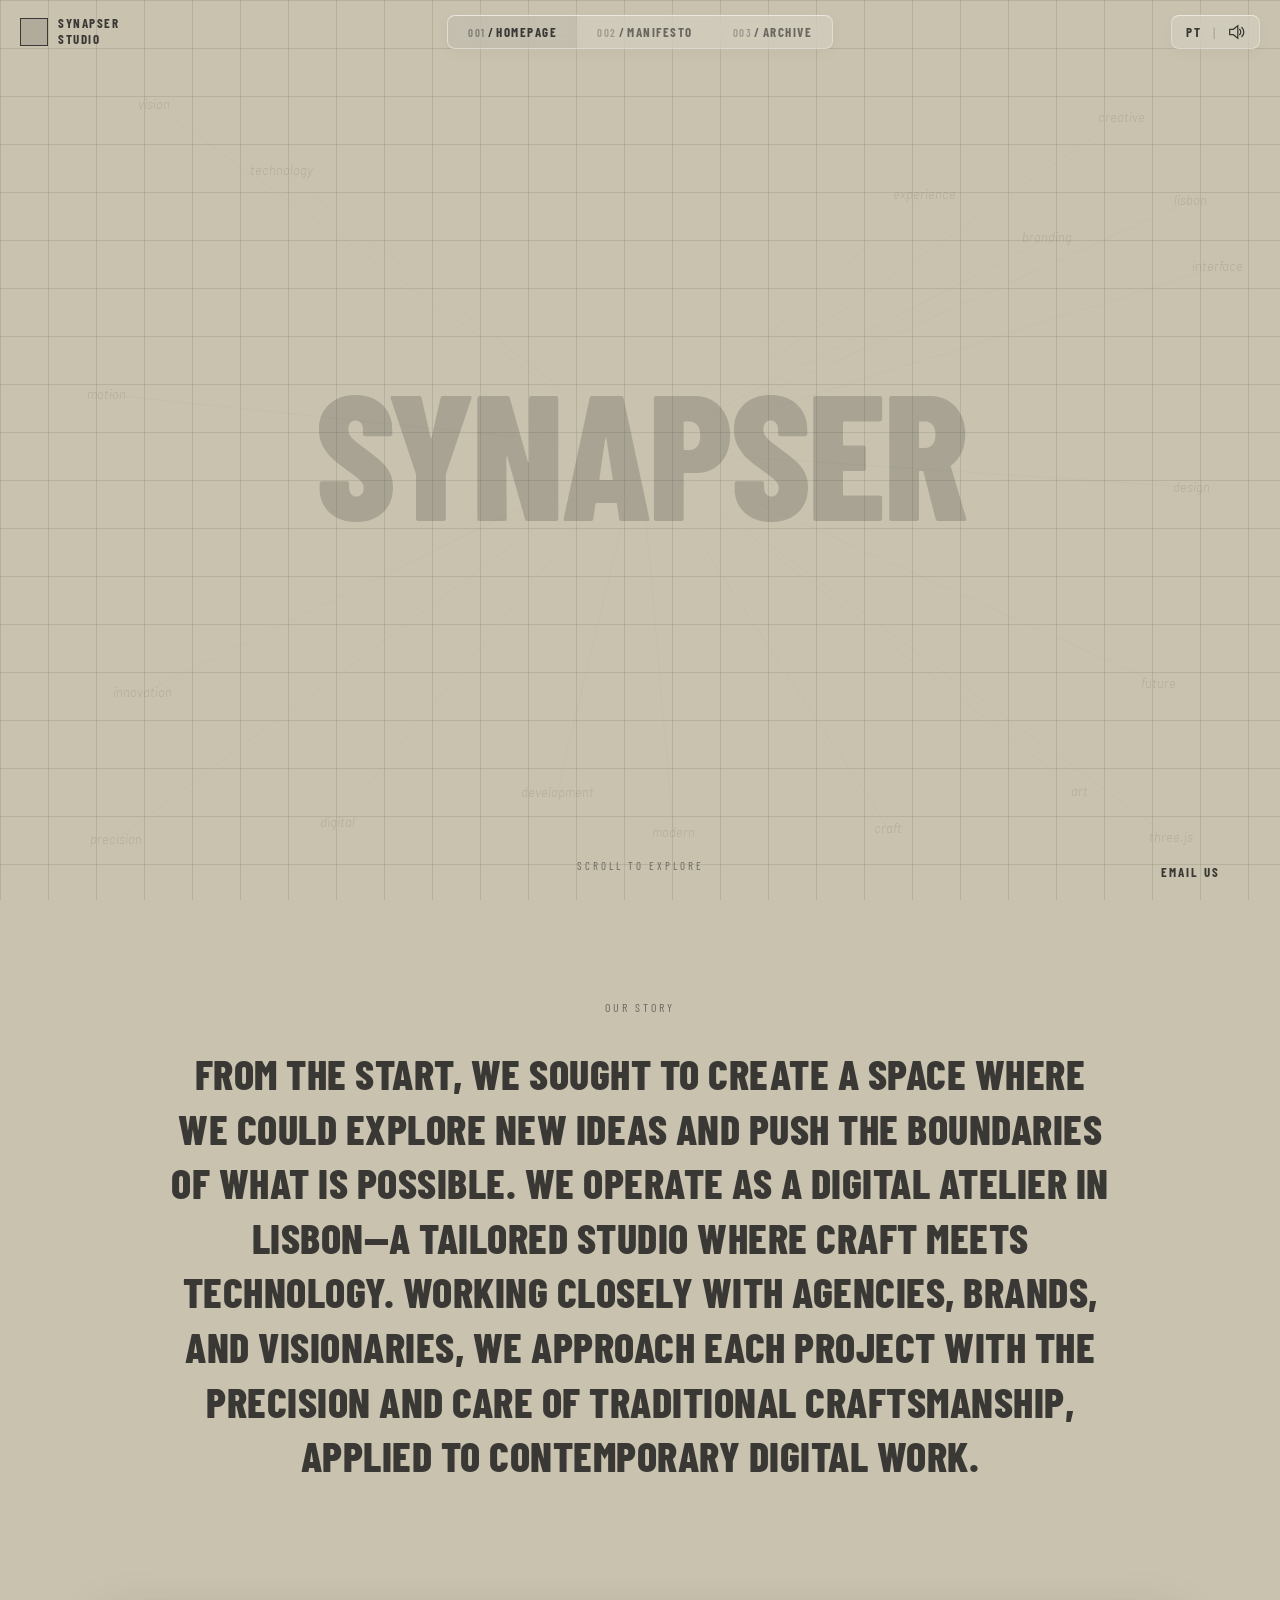
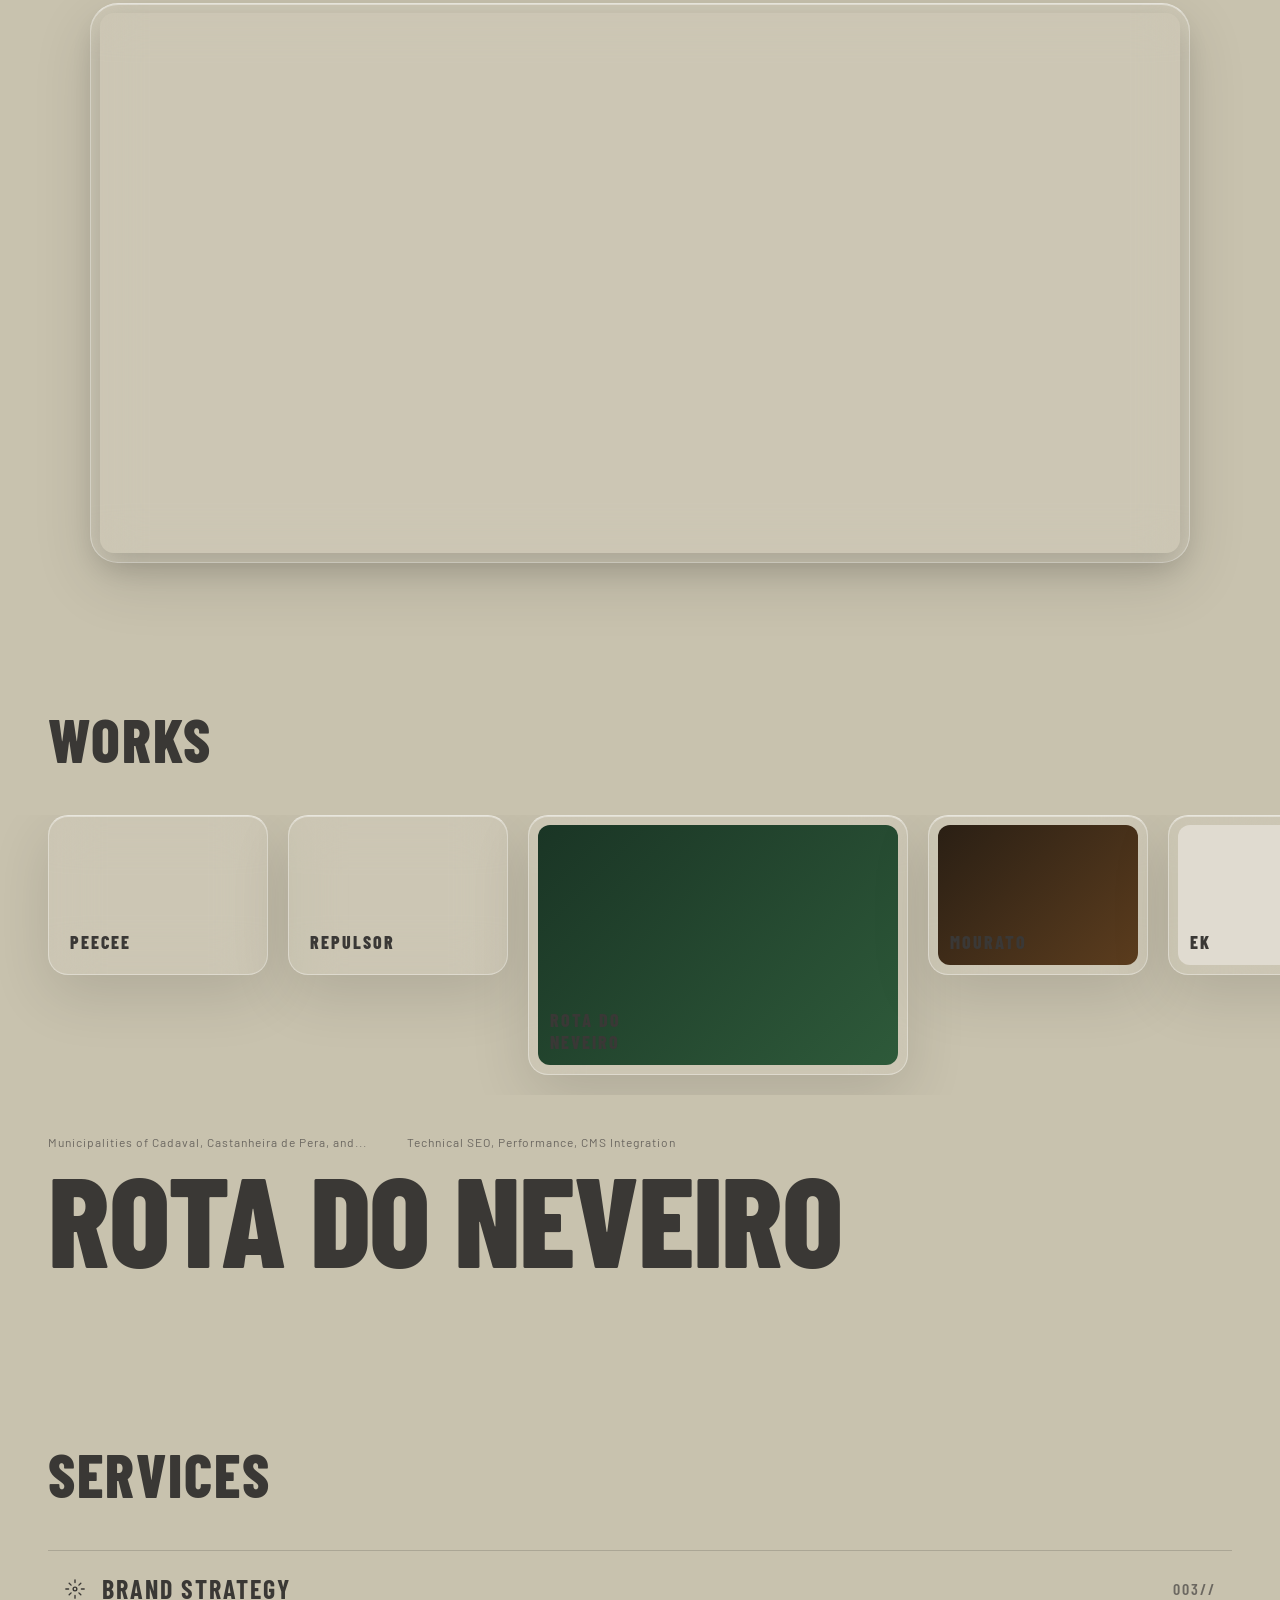
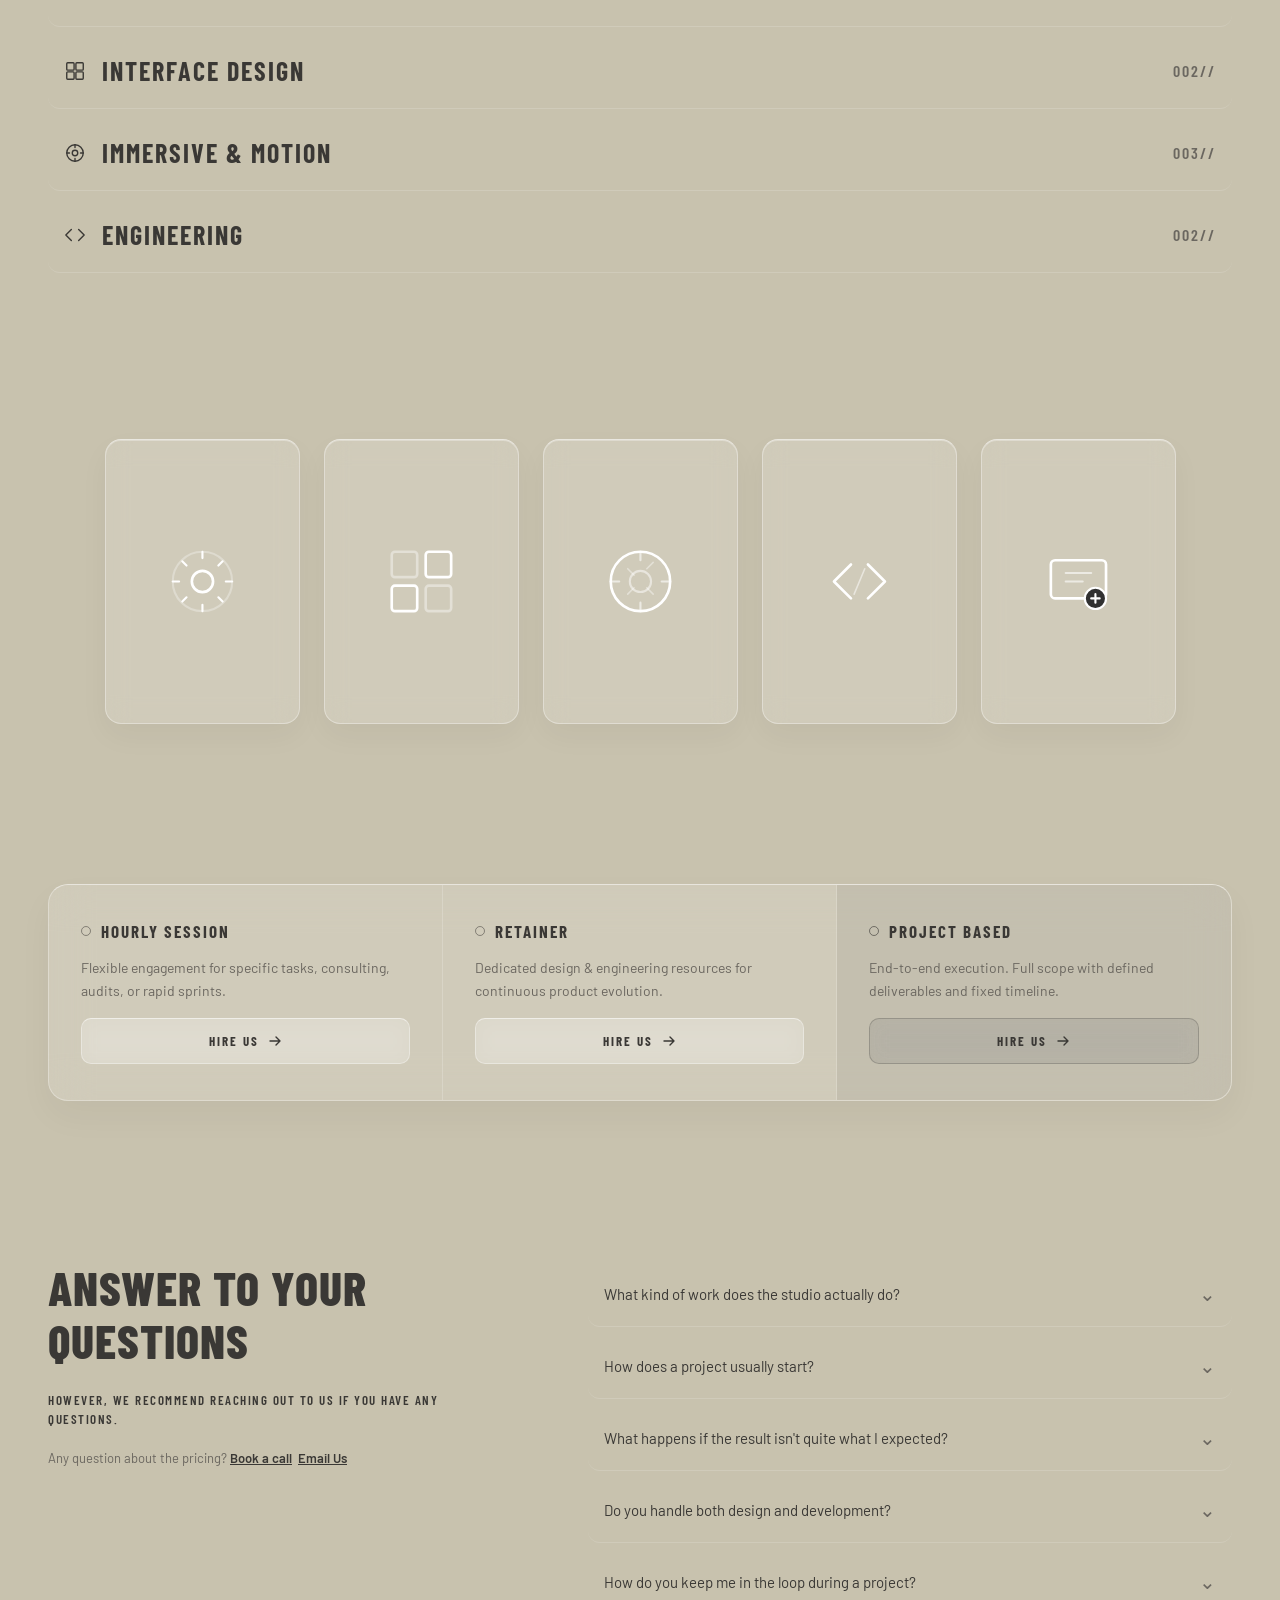
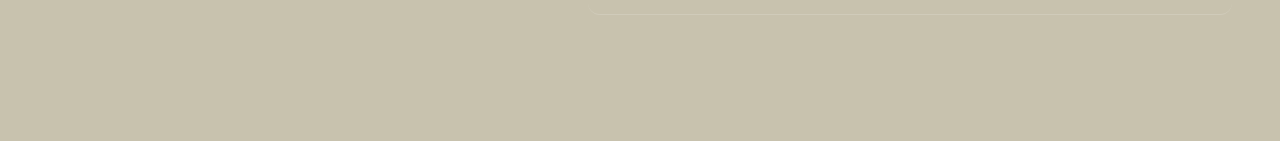
==== index.html @ 46fb8d6a "Initial commit with glassmorphism portfolio site and neuron cards" ====
<!DOCTYPE html>
<html lang="en">

<head>
  <meta charset="UTF-8" />
  <meta name="viewport" content="width=device-width, initial-scale=1.0" />
  <title>Synapser Studio — Digital Atelier Lisbon</title>
  <meta name="description"
    content="Synapser Studio is a digital atelier in Lisbon where craft meets technology. Brand strategy, interface design, immersive motion, and engineering." />
  <link rel="preconnect" href="https://fonts.googleapis.com" />
  <link rel="preconnect" href="https://fonts.gstatic.com" crossorigin />
  <link
    href="https://fonts.googleapis.com/css2?family=Barlow+Condensed:ital,wght@0,300;0,400;0,500;0,600;0,700;0,800;0,900;1,300;1,400;1,600;1,700&family=Barlow:ital,wght@0,300;0,400;0,500;0,600;1,300;1,400&display=swap"
    rel="stylesheet" />
  <link rel="stylesheet" href="style.css" />
</head>

<body>

  <!-- Loader -->
  <div id="loader">
    <div class="loader-logo">
      <div class="spinner loader-spinner">
        <div></div><div></div><div></div><div></div><div></div><div></div>
      </div>
      <span class="loader-text">SYNAPSER STUDIO</span>
    </div>
    <div class="loader-progress">
      <div class="loader-bar" id="loaderBar"></div>
    </div>
  </div>

  <!-- Header -->
  <header id="site-header">
    <div class="header-logo" id="nav-home">
      <div class="spinner logo-spinner">
        <div></div><div></div><div></div><div></div><div></div><div></div>
      </div>
      <div class="logo-text">
        <span>SYNAPSER</span>
        <span>STUDIO</span>
      </div>
    </div>

    <nav class="header-nav">
      <div class="nav-box">
        <a href="#" class="nav-link active" data-page="homepage" id="navHomepage">
          <span class="nav-num">001</span>/<span class="nav-label">HOMEPAGE</span>
        </a>
        <a href="#" class="nav-link" data-page="manifesto" id="navManifesto">
          <span class="nav-num">002</span>/<span class="nav-label">MANIFESTO</span>
        </a>
        <a href="#" class="nav-link" data-page="archive" id="navArchive">
          <span class="nav-num">003</span>/<span class="nav-label">ARCHIVE</span>
        </a>
      </div>
    </nav>

    <div class="header-right">
      <button class="lang-btn" id="langToggle">PT</button>
      <span class="header-divider">|</span>
      <button class="sound-btn" id="soundToggle" title="Toggle sound">
        <svg class="sound-icon" viewBox="0 0 20 20" fill="none" xmlns="http://www.w3.org/2000/svg">
          <path d="M3 7H7L12 3V17L7 13H3V7Z" stroke="#3a3835" stroke-width="1.4" fill="none" />
          <path class="sound-wave-1" d="M14 7C14.8 7.8 15.3 8.8 15.3 10C15.3 11.2 14.8 12.2 14 13" stroke="#3a3835"
            stroke-width="1.4" stroke-linecap="round" />
          <path class="sound-wave-2" d="M16.5 5C17.9 6.4 18.7 8.1 18.7 10C18.7 11.9 17.9 13.6 16.5 15" stroke="#3a3835"
            stroke-width="1.4" stroke-linecap="round" />
        </svg>
      </button>
    </div>
  </header>

  <!-- Footer EMAIL US -->
  <div class="footer-email">
    <a href="mailto:hello@synapserstudio.com">EMAIL US</a>
  </div>

  <!-- ======================== HOMEPAGE ======================== -->
  <div id="page-homepage" class="page active">

    <!-- Hero Section -->
    <section class="hero-section" id="heroSection">
      <canvas id="heroCanvas"></canvas>
      <div class="hero-content">
        <h1 class="hero-title" id="heroTitle">SYNAPSER</h1>
      </div>
      <div class="scroll-cta">SCROLL TO EXPLORE</div>
    </section>

    <!-- Manifesto Teaser -->
    <section class="home-manifesto-section">
      <div class="section-inner">
        <p class="manifesto-label">OUR STORY</p>
        <h2 class="manifesto-body">
          FROM THE START, WE SOUGHT TO CREATE A SPACE WHERE WE COULD EXPLORE NEW IDEAS AND PUSH THE BOUNDARIES OF WHAT
          IS POSSIBLE. WE OPERATE AS A DIGITAL ATELIER IN LISBON—A TAILORED STUDIO WHERE CRAFT MEETS TECHNOLOGY. WORKING
          CLOSELY WITH AGENCIES, BRANDS, AND VISIONARIES, WE APPROACH EACH PROJECT WITH THE PRECISION AND CARE OF
          TRADITIONAL CRAFTSMANSHIP, APPLIED TO CONTEMPORARY DIGITAL WORK.
        </h2>
      </div>
    </section>

    <!-- Video Section -->
    <section class="home-video-section" id="homeVideoSection">
      <div class="glass-wrapper" id="video-player-container">
        <video id="video-player" class="home-video" src="zong.mp4" autoplay muted loop playsinline preload="auto"></video>
        <button id="fullscreen-btn" title="Fullscreen">&#x26F6;</button>
      </div>
    </section>

    <!-- Works Section -->
    <section class="works-section" id="worksSection">
      <div class="section-inner">
        <h2 class="section-title">WORKS</h2>
        <div class="works-track-wrapper">
          <div class="works-track" id="worksTrack">
            <div class="work-item" data-title="MONKEYS STUDIO" data-tags="Branding, Interface Design">
              <div class="glass-wrapper">
                <div class="work-thumb work-thumb-1">
                  <span class="work-name">PEECEE</span>
                </div>
              </div>
            </div>
            <div class="work-item" data-title="REPULSOR" data-tags="Motion, 3D">
              <div class="glass-wrapper">
                <div class="work-thumb work-thumb-2">
                  <span class="work-name">REPULSOR</span>
                </div>
              </div>
            </div>
            <div class="work-item active" data-title="ROTA DO NEVEIRO"
              data-tags="Brand Strategy, Interface, Engineering">
              <div class="glass-wrapper">
                <div class="work-thumb work-thumb-3">
                  <div class="work-thumb-overlay">
                    <!-- <svg width="40" height="40" viewBox="0 0 40 40">
                      <path d="M4 20 L20 4 L36 20" stroke="white" stroke-width="2.5" fill="none" />
                      <path d="M4 30 L20 14 L36 30" stroke="white" stroke-width="2.5" fill="none" />
                    </svg> -->
                    <span class="work-name">ROTA DO<br>NEVEIRO</span>
                  </div>
                </div>
              </div>
            </div>
            <div class="work-item" data-title="MOURATO" data-tags="Branding, Photography">
              <div class="glass-wrapper">
                <div class="work-thumb work-thumb-4">
                  <span class="work-name">MOURATO</span>
                </div>
              </div>
            </div>
            <div class="work-item" data-title="EK STUDIO" data-tags="Interface Design, Development">
              <div class="glass-wrapper">
                <div class="work-thumb work-thumb-5">
                  <span class="work-name">EK</span>
                </div>
              </div>
            </div>
          </div>
        </div>
      </div>
    </section>

    <!-- Featured Work -->
    <section class="featured-work-section" id="featuredWork">
      <div class="featured-meta">
        <span class="feat-category">Municipalities of Cadaval, Castanheira de Pera, and...</span>
        <span class="feat-tags">Technical SEO, Performance, CMS Integration</span>
      </div>
      <h2 class="featured-title">ROTA DO NEVEIRO</h2>
    </section>

    <!-- Services Section -->
    <section class="services-section" id="servicesSection">
      <div class="section-inner">
        <h2 class="section-title">SERVICES</h2>
        <div class="services-list">
          <div class="service-item">
            <div class="service-left">
              <svg class="service-icon" viewBox="0 0 24 24" fill="none">
                <circle cx="12" cy="12" r="2" stroke="#3a3835" stroke-width="1.5" />
                <path
                  d="M12 2v3M12 19v3M2 12h3M19 12h3M5.64 5.64l2.12 2.12M16.24 16.24l2.12 2.12M5.64 18.36l2.12-2.12M16.24 7.76l2.12-2.12"
                  stroke="#3a3835" stroke-width="1.5" stroke-linecap="round" />
              </svg>
              <span class="service-name">BRAND STRATEGY</span>
            </div>
            <span class="service-num">003//</span>
          </div>
          <div class="service-item">
            <div class="service-left">
              <svg class="service-icon" viewBox="0 0 24 24" fill="none">
                <rect x="3" y="3" width="8" height="8" rx="1" stroke="#3a3835" stroke-width="1.5" />
                <rect x="13" y="3" width="8" height="8" rx="1" stroke="#3a3835" stroke-width="1.5" />
                <rect x="3" y="13" width="8" height="8" rx="1" stroke="#3a3835" stroke-width="1.5" />
                <rect x="13" y="13" width="8" height="8" rx="1" stroke="#3a3835" stroke-width="1.5" />
              </svg>
              <span class="service-name">INTERFACE DESIGN</span>
            </div>
            <span class="service-num">002//</span>
          </div>
          <div class="service-item">
            <div class="service-left">
              <svg class="service-icon" viewBox="0 0 24 24" fill="none">
                <circle cx="12" cy="12" r="9" stroke="#3a3835" stroke-width="1.5" />
                <circle cx="12" cy="12" r="3" stroke="#3a3835" stroke-width="1.5" />
                <path d="M12 3v3M12 18v3M3 12h3M18 12h3" stroke="#3a3835" stroke-width="1.5" stroke-linecap="round" />
              </svg>
              <span class="service-name">IMMERSIVE &amp; MOTION</span>
            </div>
            <span class="service-num">003//</span>
          </div>
          <div class="service-item">
            <div class="service-left">
              <svg class="service-icon" viewBox="0 0 24 24" fill="none">
                <polyline points="16 18 22 12 16 6" stroke="#3a3835" stroke-width="1.5" stroke-linecap="round"
                  stroke-linejoin="round" fill="none" />
                <polyline points="8 6 2 12 8 18" stroke="#3a3835" stroke-width="1.5" stroke-linecap="round"
                  stroke-linejoin="round" fill="none" />
              </svg>
              <span class="service-name">ENGINEERING</span>
            </div>
            <span class="service-num">002//</span>
          </div>
        </div>
      </div>
    </section>

    <!-- Cards Section -->
    <section class="cards-section" id="cardsSection">
      <div class="section-inner">
        <div class="cards-row">

          <!-- Card 1 -->
          <div class="card">
            <svg class="img" viewBox="0 0 80 80" fill="none" xmlns="http://www.w3.org/2000/svg">
              <circle cx="40" cy="40" r="28" stroke="white" stroke-width="2" opacity="0.3" />
              <circle cx="40" cy="40" r="10" stroke="white" stroke-width="2.5" />
              <path d="M40 12v6M40 62v6M12 40h6M62 40h6M21 21l4 4M55 55l4 4M21 59l4-4M55 25l4-4" stroke="white"
                stroke-width="2" stroke-linecap="round" />
            </svg>
            <div class="textBox">
              <p class="text head">BRAND STRATEGY</p>
              <p class="text price">003//</p>
              <span>Positioning & Identity Systems</span>
            </div>
          </div>

          <!-- Card 2 -->
          <div class="card">
            <svg class="img" viewBox="0 0 80 80" fill="none" xmlns="http://www.w3.org/2000/svg">
              <rect x="12" y="12" width="24" height="24" rx="3" stroke="white" stroke-width="2.5" opacity="0.4" />
              <rect x="44" y="12" width="24" height="24" rx="3" stroke="white" stroke-width="2.5" />
              <rect x="12" y="44" width="24" height="24" rx="3" stroke="white" stroke-width="2.5" />
              <rect x="44" y="44" width="24" height="24" rx="3" stroke="white" stroke-width="2.5" opacity="0.4" />
            </svg>
            <div class="textBox">
              <p class="text head">INTERFACE DESIGN</p>
              <p class="text price">002//</p>
              <span>UI/UX & Product Design</span>
            </div>
          </div>

          <!-- Card 3 -->
          <div class="card">
            <svg class="img" viewBox="0 0 80 80" fill="none" xmlns="http://www.w3.org/2000/svg">
              <circle cx="40" cy="40" r="28" stroke="white" stroke-width="2.5" />
              <circle cx="40" cy="40" r="10" stroke="white" stroke-width="2" opacity="0.5" />
              <path d="M40 12v8M40 60v8M12 40h8M60 40h8" stroke="white" stroke-width="2" stroke-linecap="round"
                opacity="0.6" />
              <path d="M28 28l6 6M46 46l6 6M28 52l6-6M46 28l6-6" stroke="white" stroke-width="1.5"
                stroke-linecap="round" opacity="0.4" />
            </svg>
            <div class="textBox">
              <p class="text head">IMMERSIVE & MOTION</p>
              <p class="text price">003//</p>
              <span>3D, Animation & Visual Effects</span>
            </div>
          </div>

          <!-- Card 4 -->
          <div class="card">
            <svg class="img" viewBox="0 0 80 80" fill="none" xmlns="http://www.w3.org/2000/svg">
              <polyline points="48 56 64 40 48 24" stroke="white" stroke-width="2.5" stroke-linecap="round"
                stroke-linejoin="round" />
              <polyline points="32 24 16 40 32 56" stroke="white" stroke-width="2.5" stroke-linecap="round"
                stroke-linejoin="round" />
              <line x1="45" y1="28" x2="35" y2="52" stroke="white" stroke-width="1.5" stroke-linecap="round"
                opacity="0.5" />
            </svg>
            <div class="textBox">
              <p class="text head">ENGINEERING</p>
              <p class="text price">002//</p>
              <span>Web Dev & Software Build</span>
            </div>
          </div>

          <!-- Card 5 -->
          <div class="card">
            <svg class="img" viewBox="0 0 80 80" fill="none" xmlns="http://www.w3.org/2000/svg">
              <rect x="14" y="20" width="52" height="36" rx="4" stroke="white" stroke-width="2.5" />
              <path d="M28 32h24M28 40h16" stroke="white" stroke-width="2" stroke-linecap="round" opacity="0.6" />
              <circle cx="56" cy="56" r="10" fill="#313131" stroke="white" stroke-width="2" />
              <path d="M52 56h8M56 52v8" stroke="white" stroke-width="2" stroke-linecap="round" />
            </svg>
            <div class="textBox">
              <p class="text head">DIGITAL SIGNAGE</p>
              <p class="text price">005//</p>
              <span>Display & Content Systems</span>
            </div>
          </div>

        </div>
      </div>
    </section>

    <!-- Hire / Pricing Section -->
    <section class="pricing-section" id="pricingSection">
      <div class="section-inner">
        <div class="pricing-cards">
          <div class="pricing-card">
            <div class="pricing-card-header">
              <div class="pricing-dot"></div>
              <h3 class="pricing-plan">HOURLY SESSION</h3>
            </div>
            <p class="pricing-desc">Flexible engagement for specific tasks, consulting, audits, or rapid sprints.</p>
            <a href="mailto:hello@synapserstudio.com" class="hire-btn">HIRE US <svg viewBox="0 0 16 16" fill="none">
                <path d="M3 8h10M9 4l4 4-4 4" stroke="currentColor" stroke-width="1.4" stroke-linecap="round"
                  stroke-linejoin="round" />
              </svg></a>
          </div>
          <div class="pricing-card">
            <div class="pricing-card-header">
              <div class="pricing-dot"></div>
              <h3 class="pricing-plan">RETAINER</h3>
            </div>
            <p class="pricing-desc">Dedicated design &amp; engineering resources for continuous product evolution.</p>
            <a href="mailto:hello@synapserstudio.com" class="hire-btn">HIRE US <svg viewBox="0 0 16 16" fill="none">
                <path d="M3 8h10M9 4l4 4-4 4" stroke="currentColor" stroke-width="1.4" stroke-linecap="round"
                  stroke-linejoin="round" />
              </svg></a>
          </div>
          <div class="pricing-card pricing-card-dark">
            <div class="pricing-card-header">
              <div class="pricing-dot pricing-dot-light"></div>
              <h3 class="pricing-plan">PROJECT BASED</h3>
            </div>
            <p class="pricing-desc">End-to-end execution. Full scope with defined deliverables and fixed timeline.</p>
            <a href="mailto:hello@synapserstudio.com" class="hire-btn hire-btn-light">HIRE US <svg viewBox="0 0 16 16"
                fill="none">
                <path d="M3 8h10M9 4l4 4-4 4" stroke="currentColor" stroke-width="1.4" stroke-linecap="round"
                  stroke-linejoin="round" />
              </svg></a>
          </div>
        </div>
      </div>
    </section>

    <!-- FAQ Section -->
    <section class="faq-section" id="faqSection">
      <div class="section-inner">
        <div class="faq-layout">
          <div class="faq-left">
            <h2 class="faq-heading">ANSWER TO YOUR<br>QUESTIONS</h2>
            <p class="faq-subtext">HOWEVER, WE RECOMMEND REACHING OUT TO US IF YOU HAVE ANY QUESTIONS.</p>
            <p class="faq-pricing-q">Any question about the pricing? <a href="#">Book a call</a> &nbsp;<a
                href="mailto:hello@synapserstudio.com">Email Us</a></p>
          </div>
          <div class="faq-right">
            <div class="faq-item">
              <button class="faq-question" id="faq1btn">
                What kind of work does the studio actually do?
                <span class="faq-arrow">&#8964;</span>
              </button>
              <div class="faq-answer" id="faq1">
                <p>We design and build digital experiences — from brand identity and UI/UX to immersive 3D environments,
                  motion design, and full-stack engineering. Our work spans websites, apps, interactive installations,
                  and everything in between.</p>
              </div>
            </div>
            <div class="faq-item">
              <button class="faq-question" id="faq2btn">
                How does a project usually start?
                <span class="faq-arrow">&#8964;</span>
              </button>
              <div class="faq-answer" id="faq2">
                <p>It starts with a conversation. We listen to your goals, understand your audience, and map out the
                  scope. From there we define a clear brief, timeline, and proposal before any work begins.</p>
              </div>
            </div>
            <div class="faq-item">
              <button class="faq-question" id="faq3btn">
                What happens if the result isn't quite what I expected?
                <span class="faq-arrow">&#8964;</span>
              </button>
              <div class="faq-answer" id="faq3">
                <p>We iterate together. Our process includes regular checkpoints and feedback loops to make sure the
                  direction is aligned before we go deep. Revisions are part of the collaboration, not an exception.</p>
              </div>
            </div>
            <div class="faq-item">
              <button class="faq-question" id="faq4btn">
                Do you handle both design and development?
                <span class="faq-arrow">&#8964;</span>
              </button>
              <div class="faq-answer" id="faq4">
                <p>Yes — we're a full-service studio. We handle everything from strategy and design to front-end and
                  back-end engineering. You get one unified team, not scattered freelancers.</p>
              </div>
            </div>
            <div class="faq-item">
              <button class="faq-question" id="faq5btn">
                How do you keep me in the loop during a project?
                <span class="faq-arrow">&#8964;</span>
              </button>
              <div class="faq-answer" id="faq5">
                <p>We use shared project boards, regular video calls, and async updates to keep you informed. You'll
                  always know what we're working on, what's next, and how to give feedback.</p>
              </div>
            </div>
          </div>
        </div>
      </div>
    </section>

  </div><!-- end homepage -->


  <!-- ======================== MANIFESTO ======================== -->
  <div id="page-manifesto" class="page">

    <section class="manifesto-section">
      <div class="section-inner">

        <div class="manifesto-block">
          <p class="manifesto-label">OUR STORY</p>
          <h2 class="manifesto-body">
            FROM THE START, WE SOUGHT TO CREATE A SPACE WHERE WE COULD EXPLORE NEW IDEAS AND PUSH THE BOUNDARIES OF WHAT
            IS POSSIBLE. WE OPERATE AS A DIGITAL ATELIER IN LISBON—A TAILORED STUDIO WHERE CRAFT MEETS TECHNOLOGY.
            WORKING CLOSELY WITH AGENCIES, BRANDS, AND VISIONARIES, WE APPROACH EACH PROJECT WITH THE PRECISION AND CARE
            OF TRADITIONAL CRAFTSMANSHIP, APPLIED TO CONTEMPORARY DIGITAL WORK.
          </h2>
        </div>

        <div class="manifesto-block">
          <p class="manifesto-label">OUR CAPABILITIES</p>
          <h2 class="manifesto-caps">
            3D, WEBSITE DESIGN, WEBSITE DEVELOPMENT, SOFTWARE DEVELOPMENT, PHOTOGRAMMETRY, BRANDING, VIDEO EDITING,
            UI/UX DESIGN, DIGITAL SIGNAGE
          </h2>
        </div>

        <div class="manifesto-contact-block">
          <p class="manifesto-label">GET IN TOUCH</p>
          <div class="manifesto-links">
            <a href="mailto:hello@synapserstudio.com" class="manifesto-link">EMAIL US</a>
            <a href="#" class="manifesto-link">BOOK A CALL</a>
            <a href="#" class="manifesto-link">INSTAGRAM</a>
            <a href="#" class="manifesto-link">BEHANCE</a>
          </div>
        </div>

      </div>
    </section>

  </div><!-- end manifesto -->


  <!-- ======================== ARCHIVE ======================== -->
  <div id="page-archive" class="page archive-page">

    <!-- Archive Toolbar -->
    <div class="archive-toolbar" id="archiveToolbar">
      <!-- Network / List toggle -->
      <button class="archive-view-btn active" id="archiveNetwork" title="Network view">
        <svg viewBox="0 0 20 20"><circle cx="10" cy="10" r="2.5" fill="currentColor"/><circle cx="3" cy="4" r="2" fill="currentColor" opacity=".6"/><circle cx="17" cy="4" r="2" fill="currentColor" opacity=".6"/><circle cx="3" cy="16" r="2" fill="currentColor" opacity=".6"/><circle cx="17" cy="16" r="2" fill="currentColor" opacity=".6"/><line x1="10" y1="10" x2="3" y2="4" stroke="currentColor" stroke-width="1.2"/><line x1="10" y1="10" x2="17" y2="4" stroke="currentColor" stroke-width="1.2"/><line x1="10" y1="10" x2="3" y2="16" stroke="currentColor" stroke-width="1.2"/><line x1="10" y1="10" x2="17" y2="16" stroke="currentColor" stroke-width="1.2"/></svg>
      </button>
      <button class="archive-view-btn" id="archiveListBtn" title="List view">
        <svg viewBox="0 0 20 20">
          <rect x="2" y="4" width="16" height="2" rx="1" fill="currentColor" />
          <rect x="2" y="9" width="16" height="2" rx="1" fill="currentColor" />
          <rect x="2" y="14" width="16" height="2" rx="1" fill="currentColor" />
        </svg>
      </button>
      <!-- Category filters (visible in list mode) -->
      <div class="archive-filters" id="archiveFilters">
        <button class="arch-filter active" data-cat="all">ALL</button>
        <button class="arch-filter" data-cat="game">GAME</button>
        <button class="arch-filter" data-cat="design">DESIGN</button>
        <button class="arch-filter" data-cat="code">CODE</button>
      </div>
    </div>

    <!-- Neuron Network View -->
    <div id="archiveNetwork-view">
      <div id="arch-frame">
        <svg id="arch-lines"></svg>
      </div>
      <div class="arch-legend">
        <span><i class="arch-dot dev"></i>Dev / Code</span>
        <span><i class="arch-dot game"></i>Game</span>
        <span><i class="arch-dot design"></i>Design</span>
      </div>
    </div>

    <!-- Archive List View -->
    <div id="archiveListView" style="display:none;">
      <div class="arch-list-inner">
        <div class="arch-list-header">
          <span>PROJECT</span>
          <span>CATEGORY</span>
          <span>YEAR</span>
        </div>
        <div class="arch-list-item" data-cat="design code">
          <span class="ali-name">ROTA DO NEVEIRO</span>
          <span class="ali-cat"><i class="arch-dot design"></i>Design &nbsp;<i class="arch-dot dev"></i>Code</span>
          <span class="ali-year">2024</span>
        </div>
        <div class="arch-list-item" data-cat="design">
          <span class="ali-name">MONKEYS STUDIO</span>
          <span class="ali-cat"><i class="arch-dot design"></i>Design</span>
          <span class="ali-year">2024</span>
        </div>
        <div class="arch-list-item" data-cat="game code">
          <span class="ali-name">REPULSOR</span>
          <span class="ali-cat"><i class="arch-dot game"></i>Game &nbsp;<i class="arch-dot dev"></i>Code</span>
          <span class="ali-year">2023</span>
        </div>
        <div class="arch-list-item" data-cat="design">
          <span class="ali-name">MOURATO</span>
          <span class="ali-cat"><i class="arch-dot design"></i>Design</span>
          <span class="ali-year">2023</span>
        </div>
        <div class="arch-list-item" data-cat="code design">
          <span class="ali-name">EK STUDIO</span>
          <span class="ali-cat"><i class="arch-dot dev"></i>Code &nbsp;<i class="arch-dot design"></i>Design</span>
          <span class="ali-year">2023</span>
        </div>
        <div class="arch-list-item" data-cat="game">
          <span class="ali-name">PEECEE</span>
          <span class="ali-cat"><i class="arch-dot game"></i>Game</span>
          <span class="ali-year">2023</span>
        </div>
        <div class="arch-list-item" data-cat="code">
          <span class="ali-name">ROBOKI</span>
          <span class="ali-cat"><i class="arch-dot dev"></i>Code</span>
          <span class="ali-year">2022</span>
        </div>
      </div>
    </div>

  </div><!-- end archive -->

  <script>
  /* ---- Neuron-cards network for archive page ---- */
  (function(){
    function initNetwork(){
      const frame = document.getElementById('arch-frame');
      if (!frame) return;
      const svg = document.getElementById('arch-lines');

      const nodeData = [
        { cat:'dev',    eyebrow:'Code · 01',    name:'ROTA DO NEVEIRO',  role:'Interface & Engineering' },
        { cat:'dev',    eyebrow:'Code · 02',    name:'EK STUDIO',        role:'Interface, Development' },
        { cat:'dev',    eyebrow:'Code · 03',    name:'ROBOKI',           role:'Software Build' },
        { cat:'game',   eyebrow:'Game · 04',    name:'REPULSOR',         role:'Motion & 3D Physics' },
        { cat:'game',   eyebrow:'Game · 05',    name:'PEECEE',           role:'Game Design & Code' },
        { cat:'design', eyebrow:'Design · 06',  name:'MONKEYS STUDIO',   role:'Branding, Interface' },
        { cat:'design', eyebrow:'Design · 07',  name:'MOURATO',          role:'Branding, Photography' },
      ];
      const ringEdges = [[0,1],[1,2],[2,3],[3,4],[4,5],[5,6],[6,0]];

      let W = frame.clientWidth, H = frame.clientHeight;
      svg.setAttribute('width', W);
      svg.setAttribute('height', H);

      const nodes = nodeData.map((d) => {
        const el = document.createElement('div');
        el.className = 'arch-card ' + d.cat;
        el.innerHTML = `
          <div class="arch-pulse"></div>
          <div class="arch-eyebrow">${d.eyebrow}</div>
          <div class="arch-name">${d.name}</div>
          <div class="arch-role">${d.role}</div>
        `;
        frame.appendChild(el);
        return { el, cat: d.cat, w:172, h:92, x:0, y:0,
          vx:(Math.random()-0.5)*1.6, vy:(Math.random()-0.5)*1.6, r:0 };
      });

      function measure(){
        nodes.forEach(n => { n.w=n.el.offsetWidth; n.h=n.el.offsetHeight; n.r=Math.sqrt(n.w*n.w+n.h*n.h)/2.15; });
      }
      function layoutInitial(){
        const cx=W/2, cy=H/2, R=Math.min(W,H)*0.30;
        nodes.forEach((n,i) => {
          const a=(i/nodes.length)*Math.PI*2-Math.PI/2;
          n.x=cx+Math.cos(a)*R-n.w/2; n.y=cy+Math.sin(a)*R-n.h/2;
        });
      }
      measure(); layoutInitial();
      nodes.forEach(n => { n.x=Math.max(8,Math.min(W-n.w-8,n.x)); n.y=Math.max(8,Math.min(H-n.h-8,n.y)); });

      const SPEED_FLOOR=0.35;
      function step(){
        nodes.forEach(n => {
          if(n.dragging) return;
          n.x+=n.vx; n.y+=n.vy;
          if(n.x<=6){n.x=6; n.vx=Math.abs(n.vx);}
          if(n.x+n.w>=W-6){n.x=W-6-n.w; n.vx=-Math.abs(n.vx);}
          if(n.y<=6){n.y=6; n.vy=Math.abs(n.vy);}
          if(n.y+n.h>=H-6){n.y=H-6-n.h; n.vy=-Math.abs(n.vy);}
        });
        for(let i=0;i<nodes.length;i++){
          for(let j=i+1;j<nodes.length;j++){
            const a=nodes[i],b=nodes[j];
            const acx=a.x+a.w/2,acy=a.y+a.h/2,bcx=b.x+b.w/2,bcy=b.y+b.h/2;
            let dx=bcx-acx,dy=bcy-acy,dist=Math.sqrt(dx*dx+dy*dy)||0.001;
            const minDist=(a.r+b.r);
            if(dist<minDist){
              const overlap=(minDist-dist)/2,nx=dx/dist,ny=dy/dist;
              if(a.dragging){b.x+=nx*overlap*2;b.y+=ny*overlap*2;}
              else if(b.dragging){a.x-=nx*overlap*2;a.y-=ny*overlap*2;}
              else{a.x-=nx*overlap;a.y-=ny*overlap;b.x+=nx*overlap;b.y+=ny*overlap;}
              const avn=a.vx*nx+a.vy*ny,bvn=b.vx*nx+b.vy*ny,diff=bvn-avn;
              if(!a.dragging){a.vx+=diff*nx*0.5;a.vy+=diff*ny*0.5;}
              if(!b.dragging){b.vx-=diff*nx*0.5;b.vy-=diff*ny*0.5;}
            }
          }
        }
        nodes.forEach(n => {
          if(n.dragging) return;
          const sp=Math.sqrt(n.vx*n.vx+n.vy*n.vy);
          if(sp<SPEED_FLOOR){const boost=SPEED_FLOOR/(sp||0.001);n.vx*=boost;n.vy*=boost;}
          const sp2=Math.sqrt(n.vx*n.vx+n.vy*n.vy);
          if(sp2>2.6){n.vx*=2.6/sp2;n.vy*=2.6/sp2;}
          n.el.style.transform=`translate3d(${n.x}px,${n.y}px,0)`;
        });
        drawLines();
        if(frame.closest('.page.active')) requestAnimationFrame(step);
        else { window._archNetworkRunning=false; }
      }

      const NS='http://www.w3.org/2000/svg';
      const defs=document.createElementNS(NS,'defs');
      svg.appendChild(defs);
      const grad=document.createElementNS(NS,'linearGradient');
      grad.setAttribute('id','archGrad');
      grad.innerHTML=`<stop offset="0%" stop-color="#5ee0c0" stop-opacity="0.0"/><stop offset="50%" stop-color="#9fb4ff" stop-opacity="0.55"/><stop offset="100%" stop-color="#ff6f9c" stop-opacity="0.0"/>`;
      defs.appendChild(grad);
      const edgePaths=ringEdges.map(()=>{
        const p=document.createElementNS(NS,'path');
        p.setAttribute('stroke','url(#archGrad)');p.setAttribute('stroke-width','1.4');
        p.setAttribute('fill','none');p.setAttribute('stroke-linecap','round');
        svg.appendChild(p); return p;
      });
      const pulses=ringEdges.map(()=>{
        const c=document.createElementNS(NS,'circle');
        c.setAttribute('r','2.6');c.setAttribute('fill','#eef0f3');
        c.style.filter='drop-shadow(0 0 4px rgba(255,255,255,0.8))';
        svg.appendChild(c); return {el:c,t:Math.random()};
      });
      function drawLines(){
        ringEdges.forEach((edge,idx)=>{
          const a=nodes[edge[0]],b=nodes[edge[1]];
          const ax=a.x+a.w/2,ay=a.y+a.h/2,bx=b.x+b.w/2,by=b.y+b.h/2;
          const mx=(ax+bx)/2,my=(ay+by)/2,dx=bx-ax,dy=by-ay;
          const len=Math.sqrt(dx*dx+dy*dy)||1,nx=-dy/len,ny=dx/len;
          const bend=18*Math.sin(idx*1.7);
          edgePaths[idx].setAttribute('d',`M ${ax} ${ay} Q ${mx+nx*bend} ${my+ny*bend} ${bx} ${by}`);
          const p=pulses[idx];
          p.t+=0.0035+idx*0.0002; if(p.t>1)p.t-=1;
          const t=p.t,cx2=(1-t)*(1-t)*ax+2*(1-t)*t*(mx+nx*bend)+t*t*bx;
          const cy2=(1-t)*(1-t)*ay+2*(1-t)*t*(my+ny*bend)+t*t*by;
          p.el.setAttribute('cx',cx2);p.el.setAttribute('cy',cy2);
        });
      }
      nodes.forEach(n=>{
        n.el.style.cursor='grab';
        let dragging=false,startPX=0,startPY=0,startX=0,startY=0,lastPX=0,lastPY=0,lastT=0,vEstX=0,vEstY=0;
        n.el.addEventListener('pointerdown',e=>{
          nodes.forEach(m=>m.el.classList.remove('arch-active'));
          n.el.classList.add('arch-active');
          dragging=true;n.dragging=true;n.el.style.cursor='grabbing';
          n.el.setPointerCapture(e.pointerId);
          startPX=e.clientX;startPY=e.clientY;startX=n.x;startY=n.y;
          lastPX=e.clientX;lastPY=e.clientY;lastT=performance.now();vEstX=0;vEstY=0;n.vx=0;n.vy=0;
        });
        n.el.addEventListener('pointermove',e=>{
          if(!dragging)return;
          const now=performance.now(),dt=Math.max(now-lastT,1);
          n.x=Math.max(6,Math.min(W-n.w-6,startX+(e.clientX-startPX)));
          n.y=Math.max(6,Math.min(H-n.h-6,startY+(e.clientY-startPY)));
          vEstX=(e.clientX-lastPX)/dt*16;vEstY=(e.clientY-lastPY)/dt*16;
          lastPX=e.clientX;lastPY=e.clientY;lastT=now;
        });
        function release(e){
          if(!dragging)return;
          dragging=false;n.dragging=false;n.el.style.cursor='grab';
          try{n.el.releasePointerCapture(e.pointerId);}catch(err){}
          const MAXV=5.5;
          n.vx=Math.max(-MAXV,Math.min(MAXV,vEstX));
          n.vy=Math.max(-MAXV,Math.min(MAXV,vEstY));
        }
        n.el.addEventListener('pointerup',release);
        n.el.addEventListener('pointercancel',release);
      });
      window.addEventListener('resize',()=>{
        const nW=frame.clientWidth,nH=frame.clientHeight;
        nodes.forEach(n=>{n.x=Math.max(6,Math.min(nW-n.w-6,n.x*(nW/W)));n.y=Math.max(6,Math.min(nH-n.h-6,n.y*(nH/H)));});
        W=nW;H=nH;svg.setAttribute('width',W);svg.setAttribute('height',H);
      });
      window._archNetworkRunning=true;
      requestAnimationFrame(step);
    }

    /* ---- Toolbar toggle logic ---- */
    let networkInited=false;
    const btnNetwork=document.getElementById('archiveNetwork');
    const btnList=document.getElementById('archiveListBtn');
    const networkView=document.getElementById('archiveNetwork-view');
    const listView=document.getElementById('archiveListView');
    const filters=document.querySelectorAll('.arch-filter');

    function showNetwork(){
      networkView.style.display='block';
      listView.style.display='none';
      document.getElementById('archiveFilters').style.visibility='hidden';
      btnNetwork.classList.add('active');
      btnList.classList.remove('active');
      if(!networkInited){ initNetwork(); networkInited=true; }
      else if(!window._archNetworkRunning){
        window._archNetworkRunning=true;
        requestAnimationFrame(function step(){ /* loop will self-restart via flag */ });
      }
    }

    function showList(){
      networkView.style.display='none';
      listView.style.display='block';
      document.getElementById('archiveFilters').style.visibility='visible';
      btnList.classList.add('active');
      btnNetwork.classList.remove('active');
    }

    btnNetwork.addEventListener('click', showNetwork);
    btnList.addEventListener('click', showList);

    /* Category filter */
    filters.forEach(btn=>{
      btn.addEventListener('click',()=>{
        filters.forEach(b=>b.classList.remove('active'));
        btn.classList.add('active');
        const cat=btn.dataset.cat;
        document.querySelectorAll('.arch-list-item').forEach(row=>{
          row.style.display=(cat==='all'||row.dataset.cat.includes(cat))?'grid':'none';
        });
      });
    });

    /* Auto-init when archive page becomes active */
    const archivePage=document.getElementById('page-archive');
    const observer=new MutationObserver(()=>{
      if(archivePage.classList.contains('active')&&!networkInited){
        showNetwork();
      }
    });
    observer.observe(archivePage,{attributes:true,attributeFilter:['class']});
    if(archivePage.classList.contains('active')) showNetwork();
  })();
  </script>

  <script>
  /* ---- Glass Video Player ---- */
  (function(){
    const video = document.getElementById('video-player');
    const playerContainer = document.getElementById('video-player-container');
    const fullscreenBtn = document.getElementById('fullscreen-btn');
    if (!video || !playerContainer || !fullscreenBtn) return;

    // Click video to toggle play/pause
    video.addEventListener('click', () => {
      if (video.paused) { video.play(); }
      else { video.pause(); }
    });

    // Fullscreen toggle
    fullscreenBtn.addEventListener('click', () => {
      if (!document.fullscreenElement) {
        playerContainer.requestFullscreen().catch(err => console.log(err.message));
      } else {
        document.exitFullscreen();
      }
    });
  })();
  </script>

  <script src="main.js"></script>
</body>

</html>
---- style.css ----
/* ============================================
   SYNAPSER STUDIO — CSS Clone
   ============================================ */

*,
*::before,
*::after {
  box-sizing: border-box;
  margin: 0;
  padding: 0;
}

:root {
  --bg: #c8c2ae;
  --bg-dark: #3a3835;
  --text: #3a3835;
  --text-muted: #6b6760;
  --text-light: #9e9890;
  --accent: #3a3835;
  --grid-color: rgba(58, 56, 53, 0.12);
  --font-cond: 'Barlow Condensed', sans-serif;
  --font-body: 'Barlow', sans-serif;
  --header-h: 64px;
}

html {
  scroll-behavior: smooth;
}

body {
  background-color: var(--bg);
  color: var(--text);
  font-family: var(--font-body);
  overflow-x: hidden;
  cursor: none;
}

/* Custom cursor */
body::after {
  content: '';
  position: fixed;
  width: 8px;
  height: 8px;
  background: var(--text);
  border-radius: 50%;
  pointer-events: none;
  z-index: 9999;
  transform: translate(-50%, -50%);
  transition: width 0.2s, height 0.2s, opacity 0.2s;
  top: var(--cy, -20px);
  left: var(--cx, -20px);
}

/* ============================================
   GRID BACKGROUND
   ============================================ */
body::before {
  content: '';
  position: fixed;
  inset: 0;
  background-image:
    linear-gradient(var(--grid-color) 1px, transparent 1px),
    linear-gradient(90deg, var(--grid-color) 1px, transparent 1px);
  background-size: 48px 48px;
  pointer-events: none;
  z-index: 0;
}

/* ============================================
   3D CUBE SPINNER (Uiverse.io by bociKond)
   ============================================ */
.spinner {
  width: 70.4px;
  height: 70.4px;
  --clr: rgb(247, 197, 159);
  --clr-alpha: rgba(247, 197, 159, 0.1);
  animation: spinner 1.6s infinite ease;
  transform-style: preserve-3d;
}

.spinner>div {
  background-color: var(--clr-alpha);
  height: 100%;
  position: absolute;
  width: 100%;
  border: 3.5px solid var(--clr);
}

.spinner div:nth-of-type(1) {
  transform: translateZ(-35.2px) rotateY(180deg);
}

.spinner div:nth-of-type(2) {
  transform: rotateY(-270deg) translateX(50%);
  transform-origin: top right;
}

.spinner div:nth-of-type(3) {
  transform: rotateY(270deg) translateX(-50%);
  transform-origin: center left;
}

.spinner div:nth-of-type(4) {
  transform: rotateX(90deg) translateY(-50%);
  transform-origin: top center;
}

.spinner div:nth-of-type(5) {
  transform: rotateX(-90deg) translateY(50%);
  transform-origin: bottom center;
}

.spinner div:nth-of-type(6) {
  transform: translateZ(35.2px);
}

@keyframes spinner {
  0% {
    transform: rotate(45deg) rotateX(-25deg) rotateY(25deg);
  }

  50% {
    transform: rotate(45deg) rotateX(-385deg) rotateY(25deg);
  }

  100% {
    transform: rotate(45deg) rotateX(-385deg) rotateY(385deg);
  }
}

/* Loader size — larger, warm peach */
.loader-spinner {
  width: 56px;
  height: 56px;
  --clr: rgb(247, 197, 159);
  --clr-alpha: rgba(247, 197, 159, 0.1);
}

.loader-spinner>div {
  border-width: 3px;
}

/* Header logo size — compact, dark studio tone */
.logo-spinner {
  width: 28px;
  height: 28px;
  --clr: #3a3835;
  --clr-alpha: rgba(58, 56, 53, 0.08);
  flex-shrink: 0;
}

.logo-spinner>div {
  border-width: 1.8px;
}



/* ============================================
   LOADER LAYOUT
   ============================================ */
#loader {
  position: fixed;
  inset: 0;
  background: var(--bg);
  z-index: 10000;
  display: flex;
  flex-direction: column;
  align-items: center;
  justify-content: center;
  gap: 40px;
  transition: opacity 0.6s ease, visibility 0.6s ease;
}

#loader.hidden {
  opacity: 0;
  visibility: hidden;
  pointer-events: none;
}

.loader-logo {
  display: flex;
  flex-direction: column;
  align-items: center;
  gap: 24px;
}

.loader-text {
  font-family: var(--font-cond);
  font-weight: 700;
  font-size: 18px;
  letter-spacing: 4px;
  color: var(--text);
  opacity: 0.6;
}

.loader-progress {
  width: 200px;
  height: 1px;
  background: rgba(58, 56, 53, 0.2);
  position: relative;
  overflow: hidden;
}

.loader-bar {
  height: 100%;
  width: 0%;
  background: rgb(247, 197, 159);
  transition: width 0.1s linear;
}

/* ============================================
   HEADER
   ============================================ */
#site-header {
  position: fixed;
  top: 0;
  left: 0;
  right: 0;
  height: var(--header-h);
  display: flex;
  align-items: center;
  justify-content: space-between;
  padding: 0 20px;
  z-index: 1000;
  background: transparent;
}

.header-logo {
  display: flex;
  align-items: center;
  gap: 10px;
  cursor: pointer;
  text-decoration: none;
  color: var(--text);
}

.logo-icon {
  width: 36px;
  height: 36px;
  flex-shrink: 0;
}

.logo-text {
  display: flex;
  flex-direction: column;
  font-family: var(--font-cond);
  font-weight: 700;
  font-size: 13px;
  letter-spacing: 1.5px;
  line-height: 1.2;
}

.header-nav {
  position: absolute;
  left: 50%;
  transform: translateX(-50%);
}

.nav-box {
  display: flex;
  align-items: center;
  background: rgba(255, 255, 255, 0.15);
  backdrop-filter: blur(10px);
  -webkit-backdrop-filter: blur(10px);
  border: 1px solid rgba(255, 255, 255, 0.35);
  border-top: 1px solid rgba(255, 255, 255, 0.55);
  border-radius: 8px;
  overflow: hidden;
  box-shadow: 0 4px 15px rgba(0, 0, 0, 0.03);
}

.nav-link {
  padding: 8px 20px;
  font-family: var(--font-cond);
  font-weight: 600;
  font-size: 13px;
  letter-spacing: 1.5px;
  color: var(--text-muted);
  text-decoration: none;
  transition: color 0.2s, background 0.2s;
  display: flex;
  align-items: center;
  gap: 2px;
  cursor: pointer;
  position: relative;
}

.nav-link:hover {
  color: var(--text);
}

.nav-link.active {
  color: var(--text);
  background: rgba(58, 56, 53, 0.08);
}

.nav-num {
  opacity: 0.5;
  font-size: 11px;
}

.nav-label {
  font-weight: 700;
}

.header-right {
  display: flex;
  align-items: center;
  gap: 12px;
  background: rgba(255, 255, 255, 0.15);
  backdrop-filter: blur(10px);
  -webkit-backdrop-filter: blur(10px);
  border: 1px solid rgba(255, 255, 255, 0.35);
  border-top: 1px solid rgba(255, 255, 255, 0.55);
  border-radius: 8px;
  padding: 7px 14px;
  box-shadow: 0 4px 15px rgba(0, 0, 0, 0.03);
}

.lang-btn,
.sound-btn {
  background: none;
  border: none;
  cursor: pointer;
  font-family: var(--font-cond);
  font-weight: 700;
  font-size: 13px;
  letter-spacing: 1.5px;
  color: var(--text);
  padding: 0;
  display: flex;
  align-items: center;
}

.sound-icon {
  width: 18px;
  height: 18px;
}

.header-divider {
  color: rgba(58, 56, 53, 0.3);
  font-size: 14px;
}

/* ============================================
   HONORS BADGE
   ============================================ */
.honors-badge {
  position: fixed;
  right: 0;
  top: 50%;
  transform: translateY(-50%);
  background: var(--bg-dark);
  color: white;
  width: 40px;
  display: flex;
  flex-direction: column;
  align-items: center;
  padding: 14px 0 12px;
  z-index: 500;
  gap: 10px;
}

.honors-w {
  font-family: var(--font-cond);
  font-weight: 800;
  font-size: 15px;
  letter-spacing: 0.5px;
}

.honors-label {
  font-family: var(--font-cond);
  font-size: 11px;
  letter-spacing: 2px;
  writing-mode: vertical-rl;
  text-orientation: mixed;
  transform: rotate(180deg);
  opacity: 0.8;
}

/* ============================================
   FOOTER EMAIL
   ============================================ */
.footer-email {
  position: fixed;
  bottom: 20px;
  right: 60px;
  z-index: 500;
}

.footer-email a {
  font-family: var(--font-cond);
  font-weight: 700;
  font-size: 13px;
  letter-spacing: 2px;
  color: var(--text);
  text-decoration: none;
  transition: opacity 0.2s;
}

.footer-email a:hover {
  opacity: 0.6;
}

/* ============================================
   PAGES
   ============================================ */
.page {
  display: none;
  min-height: 100vh;
  position: relative;
  z-index: 1;
}

.page.active {
  display: block;
}

.section-inner {
  max-width: 1400px;
  margin: 0 auto;
  padding: 0 48px;
}

/* ============================================
   HERO SECTION
   ============================================ */
.hero-section {
  position: relative;
  height: 100vh;
  display: flex;
  align-items: center;
  justify-content: center;
  overflow: hidden;
}

#heroCanvas {
  position: absolute;
  inset: 0;
  width: 100%;
  height: 100%;
  pointer-events: none;
}

.hero-content {
  position: relative;
  z-index: 2;
  text-align: center;
}

.hero-title {
  font-family: var(--font-cond);
  font-weight: 800;
  font-size: clamp(80px, 14vw, 200px);
  letter-spacing: -0.02em;
  color: var(--text);
  opacity: 0.22;
  line-height: 1;
  user-select: none;
  transition: opacity 0.4s;
}

.hero-title:hover {
  opacity: 0.35;
}

.scroll-cta {
  position: absolute;
  bottom: 28px;
  left: 50%;
  transform: translateX(-50%);
  font-family: var(--font-cond);
  font-size: 11px;
  letter-spacing: 3px;
  color: var(--text-muted);
  animation: scrollBounce 2s ease-in-out infinite;
}

@keyframes scrollBounce {

  0%,
  100% {
    transform: translateX(-50%) translateY(0);
  }

  50% {
    transform: translateX(-50%) translateY(-5px);
  }
}

/* ============================================
   HOME MANIFESTO TEASER
   ============================================ */
.home-manifesto-section {
  padding: 100px 0 80px;
  text-align: center;
}

.home-manifesto-section .manifesto-label {
  margin-bottom: 32px;
}

.home-manifesto-section .manifesto-body {
  text-align: center;
  max-width: 940px;
  margin: 0 auto;
}

/* ============================================
   HOME VIDEO SECTION — Glass Player
   ============================================ */
.home-video-section {
  width: 100%;
  padding: 40px 48px 60px;
  display: flex;
  justify-content: center;
  align-items: center;
}

/* Glass outer frame */
.glass-wrapper {
  position: relative;
  width: 100%;
  max-width: 1100px;
  padding: 9px;
  background: rgba(255, 255, 255, 0.08);
  backdrop-filter: blur(25px);
  -webkit-backdrop-filter: blur(25px);
  border: 1px solid rgba(255, 255, 255, 0.35);
  border-top: 1px solid rgba(255, 255, 255, 0.55);
  border-radius: 28px;
  box-shadow:
    0 20px 60px rgba(0, 0, 0, 0.12),
    inset 0 1px 0 rgba(255, 255, 255, 0.4);
}

.home-video {
  width: 100%;
  display: block;
  border-radius: 14px;
  box-shadow: 0 12px 32px rgba(0, 0, 0, 0.18);
  cursor: pointer;
  object-fit: cover;
  max-height: 65vh;
}

/* Floating fullscreen button */
#fullscreen-btn {
  position: absolute;
  bottom: 34px;
  right: 34px;
  background: rgba(255, 255, 255, 0.15);
  backdrop-filter: blur(30px) saturate(150%);
  -webkit-backdrop-filter: blur(30px) saturate(150%);
  border: 1px solid rgba(255, 255, 255, 0.45);
  border-top: 1px solid rgba(255, 255, 255, 0.7);
  color: white;
  font-size: 16px;
  padding: 10px 14px;
  border-radius: 12px;
  cursor: pointer;
  line-height: 1;
  box-shadow: 0 8px 24px rgba(0, 0, 0, 0.15);
  opacity: 0;
  visibility: hidden;
  transition: all 0.25s ease;
}

.glass-wrapper:hover #fullscreen-btn {
  opacity: 1;
  visibility: visible;
}

#fullscreen-btn:hover {
  background: rgba(255, 255, 255, 0.28);
  border-color: rgba(255, 255, 255, 0.65);
  transform: translateY(-2px);
  box-shadow: 0 5px 16px rgba(255, 255, 255, 0.18);
}


/* ============================================
   WORKS SECTION
   ============================================ */
.works-section {
  padding: 80px 0 40px;
}

.section-title {
  font-family: var(--font-cond);
  font-weight: 800;
  font-size: clamp(36px, 5vw, 60px);
  letter-spacing: 2px;
  color: var(--text);
  margin-bottom: 40px;
}

.works-track-wrapper {
  overflow-x: auto;
  overflow-y: hidden;
  scrollbar-width: none;
  -ms-overflow-style: none;
  cursor: grab;
  margin: 0 -48px;
  padding: 0 48px;
}

.works-track-wrapper::-webkit-scrollbar {
  display: none;
}

.works-track-wrapper.grabbing {
  cursor: grabbing;
}

.works-track {
  display: flex;
  gap: 20px;
  width: max-content;
  padding-bottom: 20px;
}

.work-item {
  position: relative;
  flex-shrink: 0;
  transition: transform 0.3s;
}

.work-item:hover {
  transform: scale(1.02);
}

.work-item .glass-wrapper {
  width: fit-content;
  max-width: none;
  border-radius: 20px;
  transition: all 0.35s cubic-bezier(0.25, 1, 0.5, 1);
}

.work-thumb {
  width: 200px;
  height: 140px;
  background: var(--bg-dark);
  display: flex;
  align-items: flex-end;
  padding: 12px;
  position: relative;
  overflow: hidden;
  border-radius: 12px;
  border: none;
  box-shadow: none;
  transition: width 0.35s cubic-bezier(0.25, 1, 0.5, 1), height 0.35s cubic-bezier(0.25, 1, 0.5, 1);
}

.work-item.active .work-thumb {
  width: 360px;
  height: 240px;
}

.work-thumb-1 {
  background: url('pc main.png') center center / cover no-repeat;
}

.work-thumb-2 {
  background: url('roboki.png') center center / cover no-repeat;
}

.work-thumb-3 {
  background: linear-gradient(135deg, #1a3525, #2e5a3a);
}

.work-thumb-4 {
  background: linear-gradient(135deg, #2a1f14, #5c3d1e);
}

.work-thumb-5 {
  background: #e0dbd0;
}

.work-name {
  font-family: var(--font-cond);
  font-weight: 800;
  font-size: 18px;
  letter-spacing: 2px;
  color: #3a3836;
}

.work-thumb-5 .work-name {
  color: var(--text);
}

.work-thumb-overlay {
  position: absolute;
  inset: 0;
  display: flex;
  flex-direction: column;
  /* align-items: center; */
  justify-content: flex-end;
  padding: 12px;
}

.work-name-overlay {
  font-family: var(--font-cond);
  font-weight: 800;
  font-size: 22px;
  letter-spacing: 2px;
  color: white;
  text-align: center;
  line-height: 1.2;
}

/* ============================================
   FEATURED WORK
   ============================================ */
.featured-work-section {
  padding: 0 48px 80px;
}

.featured-meta {
  display: flex;
  gap: 40px;
  margin-bottom: 8px;
}

.feat-category,
.feat-tags {
  font-family: var(--font-body);
  font-size: 12px;
  letter-spacing: 1px;
  color: var(--text-muted);
}

.featured-title {
  font-family: var(--font-cond);
  font-weight: 800;
  font-size: clamp(50px, 10vw, 130px);
  letter-spacing: -0.01em;
  color: var(--text);
  line-height: 0.95;
}

/* ============================================
   SERVICES
   ============================================ */
.services-section {
  padding: 80px 0;
}

.services-list {
  border-top: 1px solid rgba(58, 56, 53, 0.2);
}

.service-item {
  display: flex;
  align-items: center;
  justify-content: space-between;
  padding: 22px 16px;
  border-bottom: 1px solid rgba(255, 255, 255, 0.15);
  cursor: pointer;
  transition: all 0.3s cubic-bezier(0.25, 1, 0.5, 1);
  border-radius: 12px;
  margin-bottom: 6px;
}

.service-item:hover {
  background: rgba(255, 255, 255, 0.22);
  backdrop-filter: blur(10px);
  -webkit-backdrop-filter: blur(10px);
  border-bottom: 1px solid rgba(255, 255, 255, 0.35);
  border-top: 1px solid rgba(255, 255, 255, 0.45);
  box-shadow: 
    0 12px 30px rgba(0, 0, 0, 0.03),
    inset 0 1px 0 rgba(255, 255, 255, 0.3);
  transform: translateY(-2px);
}

.service-left {
  display: flex;
  align-items: center;
  gap: 16px;
}

.service-icon {
  width: 22px;
  height: 22px;
  flex-shrink: 0;
}

.service-name {
  font-family: var(--font-cond);
  font-weight: 700;
  font-size: clamp(18px, 2.5vw, 26px);
  letter-spacing: 2px;
  color: var(--text);
}

.service-num {
  font-family: var(--font-cond);
  font-weight: 600;
  font-size: 16px;
  letter-spacing: 2px;
  color: var(--text-muted);
}

/* ============================================
   CARDS SECTION (Uiverse hover cards)
   ============================================ */
.cards-section {
  padding: 80px 0;
}

.cards-row {
  display: flex;
  justify-content: center;
  align-items: center;
  gap: 24px;
  flex-wrap: wrap;
}

/* From Uiverse.io by JohnnyCSilva */
.card {
  width: 195px;
  height: 285px;
  background: rgba(255, 255, 255, 0.15);
  backdrop-filter: blur(12px);
  -webkit-backdrop-filter: blur(12px);
  border-radius: 16px;
  display: flex;
  flex-direction: column;
  align-items: center;
  justify-content: center;
  color: #3a3836;
  transition: all 0.25s ease-in-out;
  position: relative;
  overflow: hidden;
  flex-shrink: 0;
  border: 1px solid rgba(255, 255, 255, 0.35);
  border-top: 1px solid rgba(255, 255, 255, 0.55);
  box-shadow: 
    0 12px 30px rgba(0, 0, 0, 0.04),
    inset 0 1px 0 rgba(255, 255, 255, 0.3);
}

.card .img {
  height: 30%;
  width: auto;
  position: absolute;
  transition: 0.2s ease-in-out;
  z-index: 1;
}

.card .textBox {
  opacity: 0;
  color: #3a3836;
  display: flex;
  flex-direction: column;
  align-items: center;
  justify-content: center;
  gap: 15px;
  transition: 0.2s ease-in-out;
  z-index: 2;
  padding: 0 16px;
  text-align: center;
}

.card .textBox>.text {
  font-weight: bold;
}

.card .textBox>.head {
  font-size: 14px;
  letter-spacing: 1.5px;
  font-family: var(--font-cond);
}

.card .textBox>.price {
  font-size: 17px;
  font-family: var(--font-cond);
  opacity: 0.6;
}

.card .textBox>span {
  font-size: 12px;
  color: #3a3836;
  font-family: var(--font-body);
  line-height: 1.5;
}

.card:hover>.textBox {
  opacity: 1;
}

.card:hover>.img {
  height: 65%;
  filter: blur(7px);
  animation: cardIconFloat 3s infinite;
}

@keyframes cardIconFloat {
  0% {
    transform: translateY(0);
  }

  50% {
    transform: translateY(-20px);
  }

  100% {
    transform: translateY(0);
  }
}

.card:hover {
  transform: scale(1.04) rotate(-1deg);
}

/* ============================================
   PRICING CARDS
   ============================================ */
.pricing-section {
  padding: 80px 0;
}

.pricing-cards {
  display: grid;
  grid-template-columns: repeat(3, 1fr);
  gap: 0;
  background: rgba(255, 255, 255, 0.15);
  backdrop-filter: blur(20px);
  -webkit-backdrop-filter: blur(20px);
  border: 1px solid rgba(255, 255, 255, 0.3);
  border-top: 1px solid rgba(255, 255, 255, 0.5);
  border-radius: 20px;
  overflow: hidden;
  box-shadow: 0 15px 35px rgba(0, 0, 0, 0.04);
}

.pricing-card {
  padding: 36px 32px;
  border-right: 1px solid rgba(255, 255, 255, 0.2);
  display: flex;
  flex-direction: column;
  gap: 16px;
  transition: all 0.3s ease;
}

.pricing-card:last-child {
  border-right: none;
}

.pricing-card:hover {
  background: rgba(255, 255, 255, 0.1);
}

.pricing-card-dark {
  background: rgba(58, 56, 53, 0.08);
  color: var(--text);
}

.pricing-card-header {
  display: flex;
  align-items: center;
  gap: 10px;
}

.pricing-dot {
  width: 10px;
  height: 10px;
  border: 1.5px solid rgba(58, 56, 53, 0.5);
  border-radius: 50%;
  flex-shrink: 0;
}

.pricing-dot-light {
  border-color: rgba(58, 56, 53, 0.6);
}

.pricing-plan {
  font-family: var(--font-cond);
  font-weight: 700;
  font-size: 17px;
  letter-spacing: 2px;
}

.pricing-desc {
  font-family: var(--font-body);
  font-size: 14px;
  line-height: 1.6;
  color: var(--text-muted);
  flex: 1;
}

.pricing-card-dark .pricing-desc {
  color: var(--text-muted);
}

.hire-btn {
  display: flex;
  align-items: center;
  justify-content: center;
  gap: 8px;
  padding: 14px 20px;
  background: rgba(255, 255, 255, 0.2);
  backdrop-filter: blur(10px);
  -webkit-backdrop-filter: blur(10px);
  border: 1px solid rgba(255, 255, 255, 0.35);
  border-top: 1px solid rgba(255, 255, 255, 0.55);
  border-radius: 10px;
  font-family: var(--font-cond);
  font-weight: 700;
  font-size: 13px;
  letter-spacing: 2px;
  color: var(--text);
  text-decoration: none;
  transition: all 0.25s ease;
  cursor: pointer;
}

.hire-btn:hover {
  background: var(--text);
  color: var(--bg);
  transform: translateY(-2px);
  box-shadow: 0 8px 20px rgba(0, 0, 0, 0.1);
}

.hire-btn svg {
  width: 16px;
  height: 16px;
}

.hire-btn-light {
  background: rgba(58, 56, 53, 0.08);
  border-color: rgba(58, 56, 53, 0.25);
  color: var(--text);
}

.hire-btn-light:hover {
  background: var(--text);
  color: white;
}

/* ============================================
   FAQ
   ============================================ */
.faq-section {
  padding: 80px 0 120px;
}

.faq-layout {
  display: grid;
  grid-template-columns: 1fr 1.4fr;
  gap: 80px;
  align-items: start;
}

.faq-heading {
  font-family: var(--font-cond);
  font-weight: 800;
  font-size: clamp(28px, 4vw, 48px);
  letter-spacing: 1px;
  line-height: 1.1;
  margin-bottom: 24px;
  color: var(--text);
}

.faq-subtext {
  font-family: var(--font-cond);
  font-weight: 600;
  font-size: 13px;
  letter-spacing: 1.5px;
  color: var(--text);
  margin-bottom: 20px;
  line-height: 1.5;
}

.faq-pricing-q {
  font-family: var(--font-body);
  font-size: 13px;
  color: var(--text-muted);
}

.faq-pricing-q a {
  color: var(--text);
  font-weight: 600;
  text-decoration: underline;
  cursor: pointer;
}

.faq-item {
  border-bottom: 1px solid rgba(255, 255, 255, 0.15);
  border-radius: 12px;
  margin-bottom: 6px;
  padding: 0 16px;
  transition: all 0.3s cubic-bezier(0.25, 1, 0.5, 1);
}

.faq-item:hover, .faq-item.open {
  background: rgba(255, 255, 255, 0.2);
  backdrop-filter: blur(10px);
  -webkit-backdrop-filter: blur(10px);
  border-bottom: 1px solid rgba(255, 255, 255, 0.35);
  border-top: 1px solid rgba(255, 255, 255, 0.45);
  box-shadow: 
    0 10px 30px rgba(0, 0, 0, 0.02),
    inset 0 1px 0 rgba(255, 255, 255, 0.35);
}

.faq-question {
  width: 100%;
  background: none;
  border: none;
  display: flex;
  align-items: center;
  justify-content: space-between;
  padding: 20px 0;
  font-family: var(--font-body);
  font-size: 15px;
  color: var(--text);
  cursor: pointer;
  text-align: left;
  gap: 20px;
}

.faq-arrow {
  font-size: 20px;
  flex-shrink: 0;
  transition: transform 0.3s;
  color: var(--text-muted);
}

.faq-item.open .faq-arrow {
  transform: rotate(180deg);
}

.faq-answer {
  max-height: 0;
  overflow: hidden;
  transition: max-height 0.4s ease, padding 0.3s;
}

.faq-item.open .faq-answer {
  max-height: 300px;
  padding-bottom: 20px;
}

.faq-answer p {
  font-family: var(--font-body);
  font-size: 14px;
  line-height: 1.7;
  color: var(--text-muted);
}

/* ============================================
   MANIFESTO PAGE
   ============================================ */
.manifesto-section {
  padding: 120px 0;
}

.manifesto-block {
  margin-bottom: 80px;
}

.manifesto-label {
  font-family: var(--font-cond);
  font-size: 12px;
  letter-spacing: 3px;
  color: var(--text-muted);
  margin-bottom: 28px;
}

.manifesto-body {
  font-family: var(--font-cond);
  font-weight: 800;
  font-size: clamp(22px, 3.5vw, 42px);
  letter-spacing: 0.5px;
  line-height: 1.3;
  color: var(--text);
  text-align: center;
  max-width: 1000px;
  margin: 0 auto;
}

.manifesto-caps {
  font-family: var(--font-cond);
  font-weight: 800;
  font-size: clamp(28px, 4.5vw, 60px);
  letter-spacing: 0.5px;
  line-height: 1.15;
  color: var(--text);
  text-align: center;
}

.manifesto-contact-block {
  text-align: center;
  padding-top: 40px;
}

.manifesto-links {
  display: flex;
  flex-direction: column;
  align-items: center;
  gap: 4px;
  margin-top: 24px;
}

.manifesto-link {
  font-family: var(--font-cond);
  font-weight: 800;
  font-size: clamp(32px, 5vw, 68px);
  letter-spacing: 2px;
  color: var(--text);
  text-decoration: underline;
  text-underline-offset: 6px;
  transition: opacity 0.2s;
  line-height: 1.15;
}

.manifesto-link:hover {
  opacity: 0.5;
}

/* ============================================
   ARCHIVE PAGE — Neuron Network
   ============================================ */
.archive-page {
  background:
    radial-gradient(ellipse at 20% 10%, #949080 0%, transparent 55%),
    radial-gradient(ellipse at 85% 90%, #737064 0%, transparent 55%),
    #c8c2ae;
  min-height: 100vh;
  position: relative;
  overflow: hidden;
  color: #eef0f3;
}

/* Network full-screen frame */
#archiveNetwork-view {
  position: fixed;
  inset: 0;
}

#arch-frame {
  position: absolute;
  inset: 0;
}

#arch-lines {
  position: absolute;
  inset: 0;
  pointer-events: none;
}

/* Neuron cards */
.arch-card {
  position: absolute;
  width: 172px;
  border-radius: 14px;
  background: linear-gradient(165deg, rgba(255, 255, 255, 0.05), rgba(255, 255, 255, 0.015));
  border: 1px solid #1b1f29;
  backdrop-filter: blur(6px);
  padding: 14px 16px 16px;
  cursor: default;
  user-select: none;
  will-change: transform;
  transition: border-color .25s ease, box-shadow .25s ease;
}

.arch-card .arch-eyebrow {
  font-size: 10px;
  letter-spacing: 0.14em;
  text-transform: uppercase;
  opacity: 0.75;
  margin-bottom: 6px;
  display: flex;
  align-items: center;
  gap: 6px;
  font-family: 'JetBrains Mono', 'Courier New', monospace;
}

.arch-card .arch-name {
  font-size: 13px;
  font-weight: 700;
  line-height: 1.25;
  color: #3a3836;
  margin-bottom: 4px;
  letter-spacing: 0.5px;
}

.arch-card .arch-role {
  font-size: 11px;
  color: #7b8190;
  line-height: 1.4;
}

.arch-card .arch-pulse {
  position: absolute;
  top: 14px;
  right: 14px;
  width: 8px;
  height: 8px;
  border-radius: 50%;
  animation: archPulse 2.4s ease-in-out infinite;
}

@keyframes archPulse {

  0%,
  100% {
    opacity: .55;
    transform: scale(1);
  }

  50% {
    opacity: 1;
    transform: scale(1.35);
  }
}

.arch-card.dev {
  border-color: rgba(58, 56, 54, 1);
}

.arch-card.dev .arch-pulse {
  background: #5ee0c0;
  box-shadow: 0 0 10px rgba(58, 56, 54, 1);
}

.arch-card.dev .arch-eyebrow {
  color: #479983;
}

.arch-card.game {
  border-color: rgba(58, 56, 54, 1);
}

.arch-card.game .arch-pulse {
  background: #ff6f9c;
  box-shadow: 0 0 10px rgba(58, 56, 54, 1);
}

.arch-card.game .arch-eyebrow {
  color: #9e4863;
}

.arch-card.design {
  border-color: rgba(58, 56, 54, 1);
}

.arch-card.design .arch-pulse {
  background: #ffb35e;
  box-shadow: 0 0 10px rgba(58, 56, 54, 1);
}

.arch-card.design .arch-eyebrow {
  color: #9c6f3c;
}

.arch-card.arch-active {
  z-index: 10;
  border-color: rgba(255, 255, 255, 0.5) !important;
  box-shadow: 0 0 28px rgba(58, 56, 54, 1);
}

/* Toolbar */
.archive-toolbar {
  position: fixed;
  bottom: 32px;
  left: 50%;
  transform: translateX(-50%);
  display: flex;
  align-items: center;
  z-index: 200;
  border: 1px solid rgba(255, 255, 255, 0.35);
  border-top: 1px solid rgba(255, 255, 255, 0.55);
  background: rgba(255, 255, 255, 0.15);
  backdrop-filter: blur(15px);
  -webkit-backdrop-filter: blur(15px);
  border-radius: 12px;
  padding: 6px;
  gap: 4px;
  box-shadow: 0 10px 30px rgba(0, 0, 0, 0.05);
}

.archive-view-btn {
  background: transparent;
  border: none;
  padding: 10px 14px;
  color: rgba(58, 56, 53, 0.6);
  cursor: pointer;
  transition: all 0.2s ease;
  display: flex;
  align-items: center;
  justify-content: center;
  border-radius: 8px;
}

.archive-view-btn svg {
  width: 18px;
  height: 18px;
}

.archive-view-btn.active,
.archive-view-btn:hover {
  background: rgba(255, 255, 255, 0.4);
  color: var(--text);
}

/* Category filter pills */
.archive-filters {
  display: flex;
  gap: 4px;
  padding-left: 6px;
  border-left: 1px solid rgba(255, 255, 255, 0.3);
  visibility: hidden;
}

.arch-filter {
  background: transparent;
  border: 1px solid rgba(58, 56, 53, 0.18);
  color: rgba(58, 56, 53, 0.6);
  font-family: var(--font-cond);
  font-size: 11px;
  font-weight: 700;
  letter-spacing: 1.5px;
  padding: 6px 12px;
  border-radius: 6px;
  cursor: pointer;
  transition: all 0.2s ease;
}

.arch-filter:hover {
  color: var(--text);
  border-color: rgba(58, 56, 53, 0.4);
}

.arch-filter.active[data-cat="all"] {
  background: rgba(255, 255, 255, 0.4);
  color: var(--text);
  border-color: rgba(58, 56, 53, 0.3);
}

.arch-filter.active[data-cat="game"] {
  background: rgba(255, 111, 156, 0.2);
  color: #9e4863;
  border-color: #ff6f9c;
}

.arch-filter.active[data-cat="design"] {
  background: rgba(255, 179, 94, 0.25);
  color: #9c6f3c;
  border-color: #ffb35e;
}

.arch-filter.active[data-cat="code"] {
  background: rgba(94, 224, 192, 0.25);
  color: #479983;
  border-color: #5ee0c0;
}

/* Legend bottom-left */
.arch-legend {
  position: fixed;
  bottom: 32px;
  left: 32px;
  display: flex;
  gap: 18px;
  font-family: 'JetBrains Mono', 'Courier New', monospace;
  font-size: 11px;
  letter-spacing: 0.08em;
  text-transform: uppercase;
  color: #7b8190;
  z-index: 100;
  pointer-events: none;
}

.arch-legend span {
  display: flex;
  align-items: center;
  gap: 7px;
}

/* Dot indicators */
.arch-dot {
  display: inline-block;
  width: 7px;
  height: 7px;
  border-radius: 50%;
  flex-shrink: 0;
}

.arch-dot.dev {
  background: #5ee0c0;
  box-shadow: 0 0 6px rgba(94, 224, 192, 0.6);
}

.arch-dot.game {
  background: #ff6f9c;
  box-shadow: 0 0 6px rgba(255, 111, 156, 0.6);
}

.arch-dot.design {
  background: #ffb35e;
  box-shadow: 0 0 6px rgba(255, 179, 94, 0.6);
}

/* List view */
#archiveListView {
  position: fixed;
  inset: 0;
  overflow-y: auto;
  padding-top: var(--header-h);
}

.arch-list-inner {
  max-width: 900px;
  margin: 80px auto 160px;
  padding: 40px 48px;
  background: rgba(255, 255, 255, 0.15);
  backdrop-filter: blur(15px);
  -webkit-backdrop-filter: blur(15px);
  border: 1px solid rgba(255, 255, 255, 0.3);
  border-top: 1px solid rgba(255, 255, 255, 0.5);
  border-radius: 24px;
  box-shadow: 0 15px 35px rgba(0, 0, 0, 0.04);
}

.arch-list-header {
  display: grid;
  grid-template-columns: 2fr 2fr 1fr;
  gap: 20px;
  padding: 12px 16px;
  border-bottom: 1px solid rgba(255, 255, 255, 0.15);
  font-family: var(--font-cond);
  font-size: 11px;
  letter-spacing: 2px;
  color: rgba(58, 56, 53, 0.4);
  margin-bottom: 8px;
}

.arch-list-item {
  display: grid;
  grid-template-columns: 2fr 2fr 1fr;
  gap: 20px;
  padding: 20px 16px;
  border-bottom: 1px solid rgba(255, 255, 255, 0.1);
  cursor: pointer;
  transition: all 0.25s ease;
  align-items: center;
  border-radius: 10px;
  margin-bottom: 4px;
}

.arch-list-item:hover {
  background: rgba(255, 255, 255, 0.22);
  transform: translateX(4px);
  opacity: 1;
}

.ali-name {
  font-family: var(--font-cond);
  font-weight: 700;
  font-size: 20px;
  letter-spacing: 1.5px;
  color: var(--text);
}

.ali-cat {
  font-family: var(--font-body);
  font-size: 13px;
  color: var(--text-muted);
  display: flex;
  align-items: center;
  gap: 8px;
}

.ali-year {
  font-family: var(--font-body);
  font-size: 13px;
  color: var(--text-light);
  display: flex;
  align-items: center;
}

/* Archive page header overrides */
.archive-page #site-header .logo-icon rect,
.archive-page #site-header .logo-text,
.archive-page #site-header .nav-link,
.archive-page #site-header .lang-btn {
  color: var(--text);
}

/* ============================================
   ANIMATIONS & TRANSITIONS
   ============================================ */
@keyframes fadeInUp {
  from {
    opacity: 0;
    transform: translateY(24px);
  }

  to {
    opacity: 1;
    transform: translateY(0);
  }
}

@keyframes fadeIn {
  from {
    opacity: 0;
  }

  to {
    opacity: 1;
  }
}

.page.active .section-title {
  animation: fadeInUp 0.7s ease both;
}

.page.active .featured-title {
  animation: fadeInUp 0.7s 0.1s ease both;
}

.page.active .manifesto-body,
.page.active .manifesto-caps {
  animation: fadeInUp 0.7s ease both;
}

/* ============================================
   SCROLL ANIMATIONS (JS adds these classes)
   ============================================ */
.reveal {
  opacity: 0;
  transform: translateY(32px);
  transition: opacity 0.7s ease, transform 0.7s ease;
}

.reveal.visible {
  opacity: 1;
  transform: none;
}

/* ============================================
   RESPONSIVE
   ============================================ */
@media (max-width: 900px) {
  .faq-layout {
    grid-template-columns: 1fr;
    gap: 40px;
  }

  .pricing-cards {
    grid-template-columns: 1fr;
  }

  .pricing-card {
    border-right: none;
    border-bottom: 1px solid rgba(58, 56, 53, 0.25);
  }

  .header-nav {
    display: none;
  }

  .section-inner {
    padding: 0 24px;
  }

  .featured-work-section {
    padding: 0 24px 60px;
  }

  .featured-meta {
    flex-direction: column;
    gap: 4px;
  }

  .honors-badge {
    display: none;
  }
}

@media (max-width: 600px) {
  #site-header {
    padding: 0 12px;
  }
  .header-right {
    gap: 8px;
    padding: 5px 10px;
  }
  .hero-title {
    font-size: 60px;
  }
  .featured-title {
    font-size: 44px;
  }
  .works-section {
    padding: 60px 0 20px;
  }
  .section-title {
    font-size: 36px;
  }
  .home-manifesto-section {
    padding: 60px 0 40px;
  }
  .home-video-section {
    padding: 20px 16px 30px;
  }
  .glass-wrapper {
    padding: 10px;
    border-radius: 18px;
  }
  .home-video {
    border-radius: 10px;
  }
  
  /* Archive Network phone overrides */
  .arch-legend {
    display: none;
  }
  .arch-card {
    width: 138px;
    padding: 10px 12px;
    border-radius: 10px;
  }
  .arch-card .arch-name {
    font-size: 11px;
  }
  .arch-card .arch-role {
    font-size: 9.5px;
  }
  .arch-card .arch-eyebrow {
    font-size: 9px;
    margin-bottom: 4px;
  }
  
  /* Archive List phone overrides */
  .arch-list-inner {
    padding: 24px 16px;
    margin: 40px auto 120px;
    border-radius: 16px;
  }
  .arch-list-header {
    display: none;
  }
  .arch-list-item {
    grid-template-columns: 1fr;
    gap: 8px;
    padding: 14px 12px;
  }
  .ali-name {
    font-size: 16px;
  }
  .ali-cat {
    font-size: 11px;
  }
  .ali-year {
    font-size: 11px;
    margin-top: 2px;
  }
  
  /* Archive Toolbar phone overrides */
  .archive-toolbar {
    bottom: 16px;
    padding: 4px;
    gap: 2px;
    border-radius: 8px;
  }
  .archive-view-btn {
    padding: 8px 10px;
  }
  .arch-filter {
    padding: 5px 8px;
    font-size: 10px;
    letter-spacing: 0.8px;
  }
}
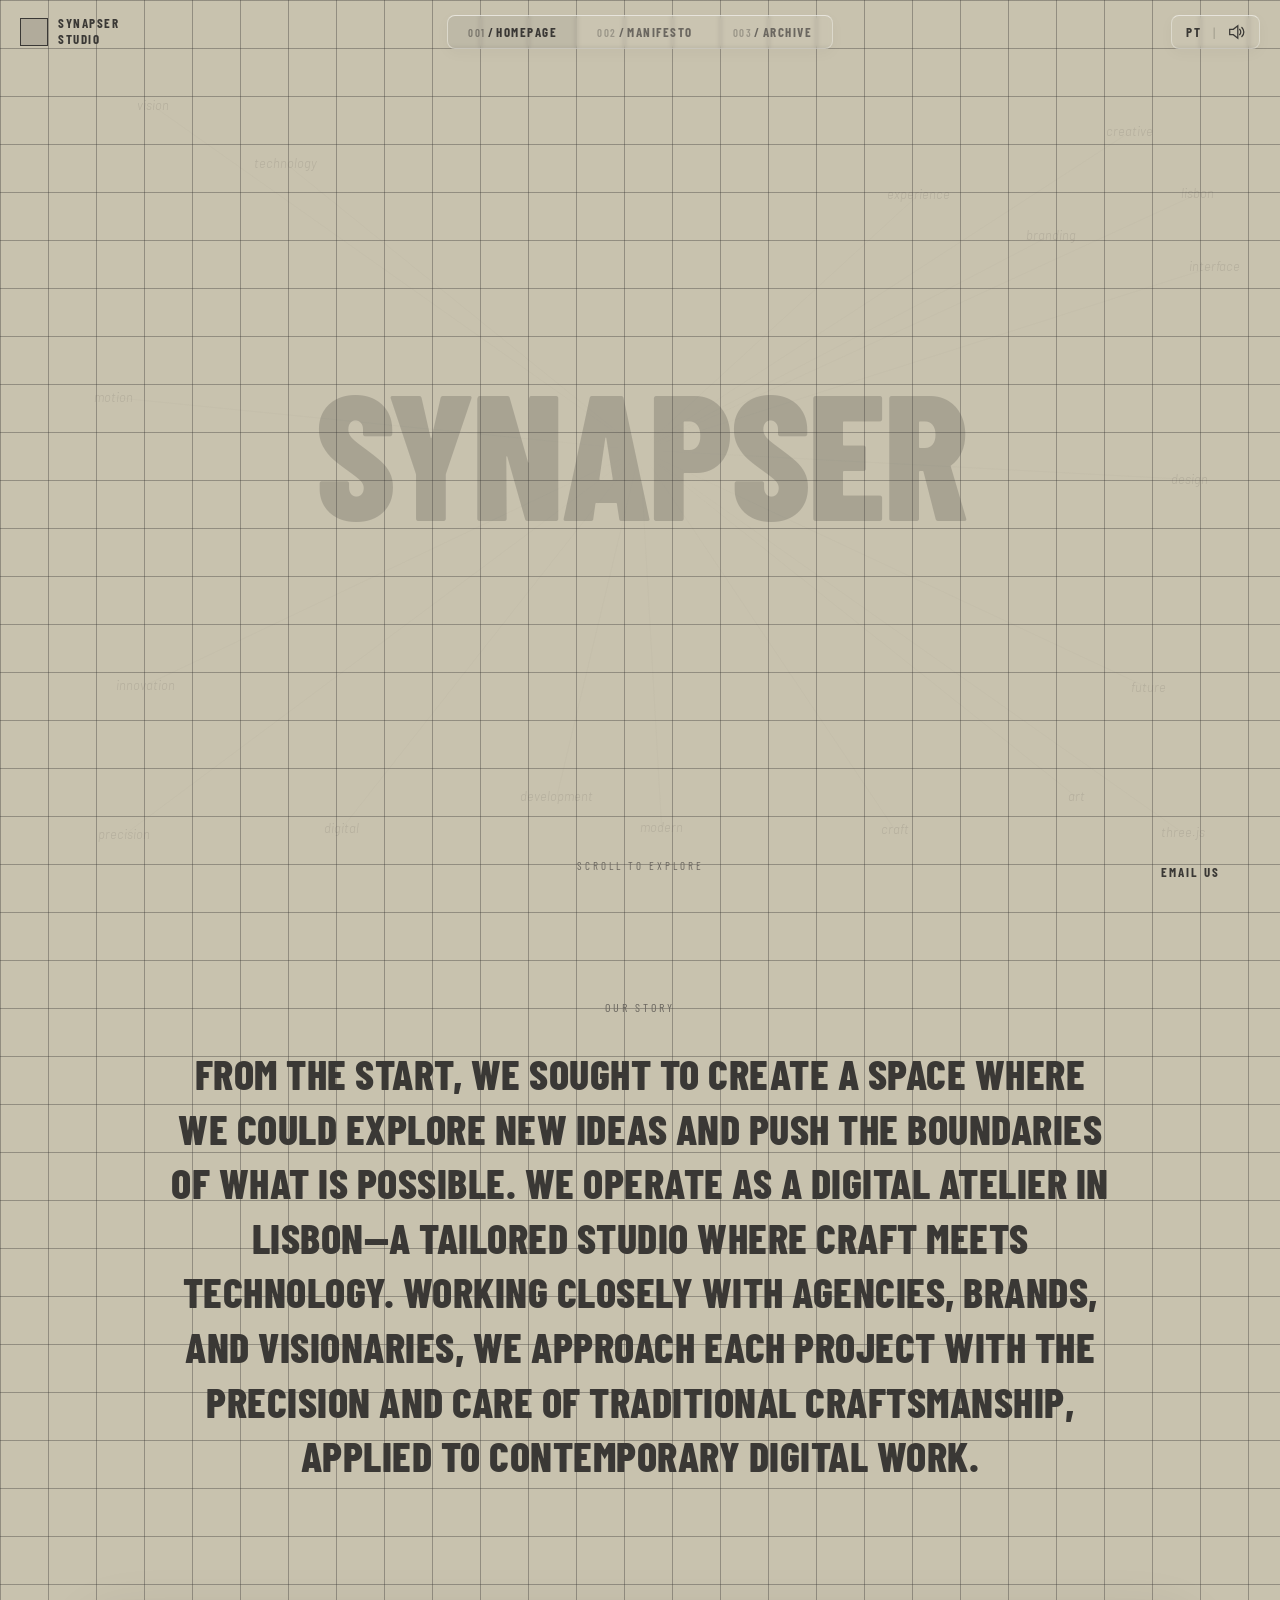
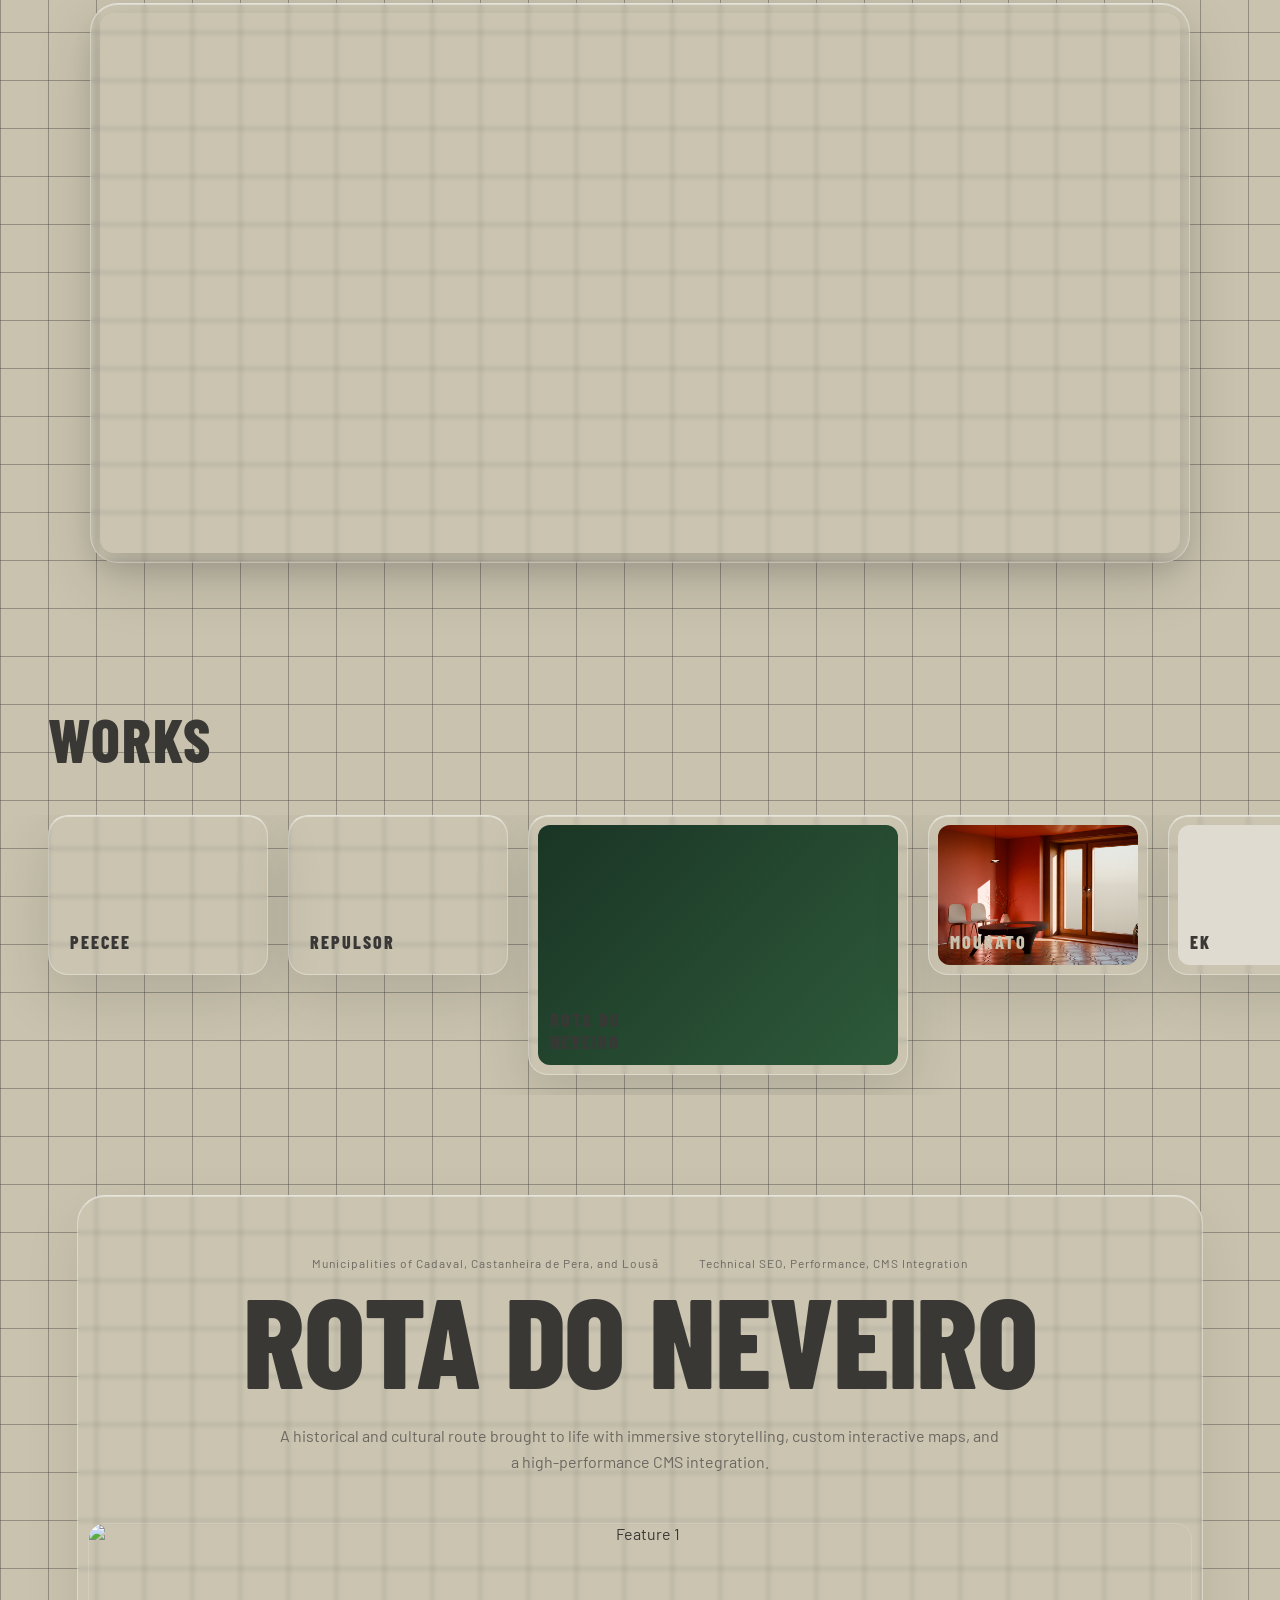
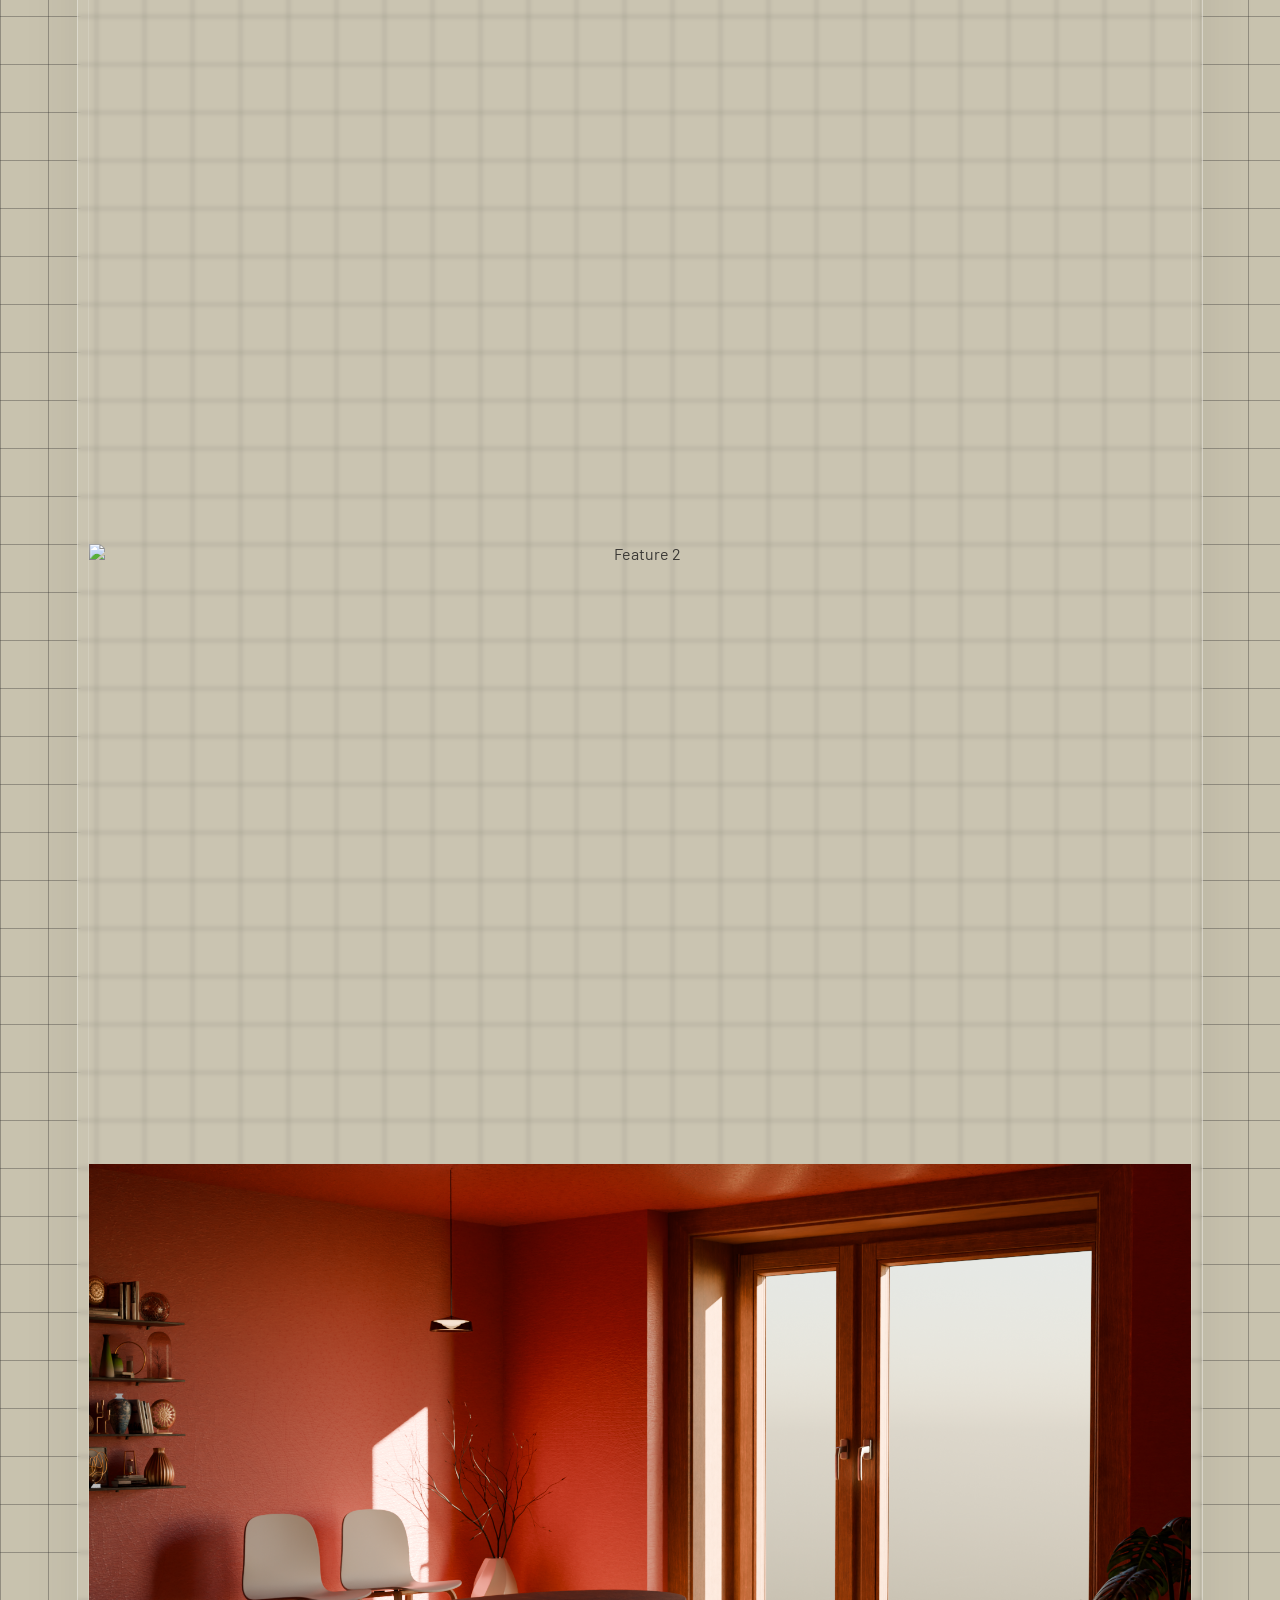
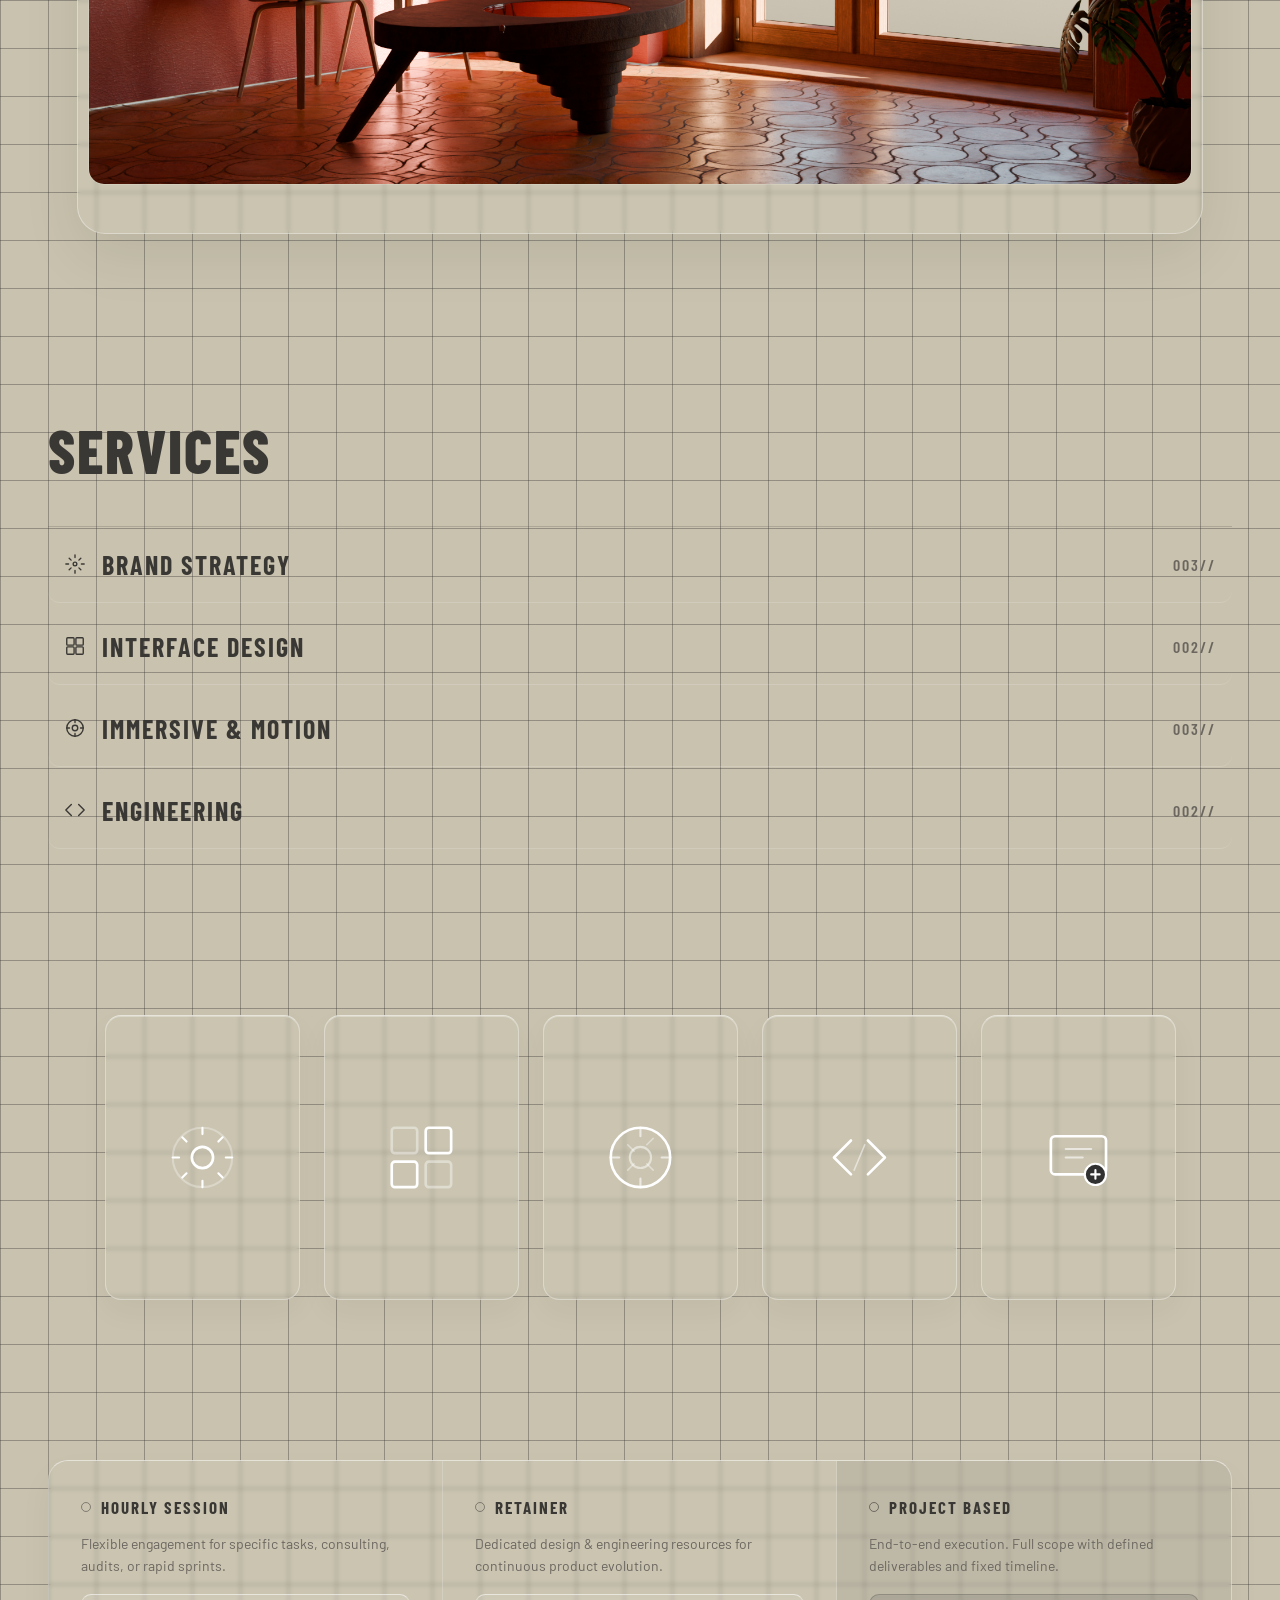
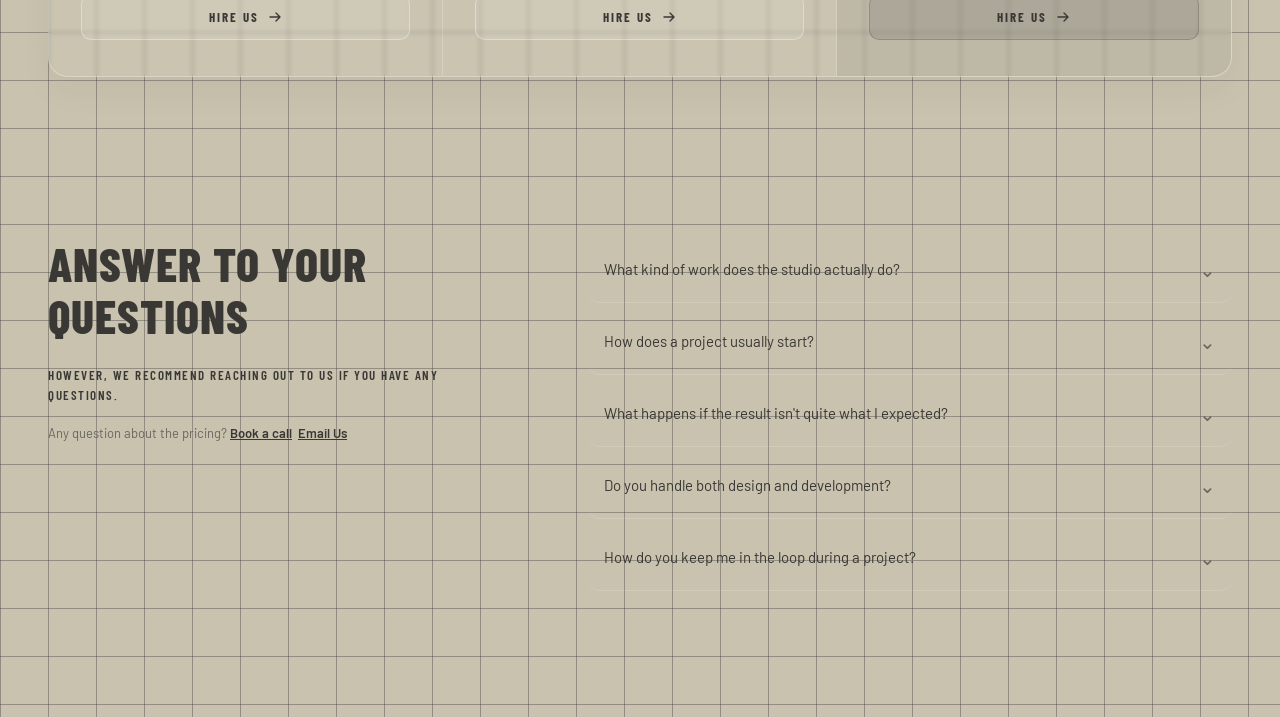
==== commit e6d00353: "feat: update featured work layout and refine UI glassmorphism and grid styles" ====
--- a/index.html
+++ b/index.html
@@ -164,11 +164,19 @@
 
     <!-- Featured Work -->
     <section class="featured-work-section" id="featuredWork">
-      <div class="featured-meta">
-        <span class="feat-category">Municipalities of Cadaval, Castanheira de Pera, and...</span>
-        <span class="feat-tags">Technical SEO, Performance, CMS Integration</span>
-      </div>
-      <h2 class="featured-title">ROTA DO NEVEIRO</h2>
+      <div class="featured-text-content">
+        <div class="featured-meta">
+          <span class="feat-category">Municipalities of Cadaval, Castanheira de Pera, and Lousã</span>
+          <span class="feat-tags">Technical SEO, Performance, CMS Integration</span>
+        </div>
+        <h2 class="featured-title">ROTA DO NEVEIRO</h2>
+        <p class="featured-description">A historical and cultural route brought to life with immersive storytelling, custom interactive maps, and a high-performance CMS integration.</p>
+      </div>
+      <div class="featured-images">
+        <div class="feat-img-wrapper"><img src="ring1.png" alt="Feature 1" class="feat-img" /></div>
+        <div class="feat-img-wrapper"><img src="pc main.png" alt="Feature 2" class="feat-img" /></div>
+        <div class="feat-img-wrapper"><img src="sofa3.png" alt="Feature 3" class="feat-img" /></div>
+      </div>
     </section>
 
     <!-- Services Section -->
--- a/style.css
+++ b/style.css
@@ -17,7 +17,7 @@
   --text-muted: #6b6760;
   --text-light: #9e9890;
   --accent: #3a3835;
-  --grid-color: rgba(58, 56, 53, 0.12);
+  --grid-color: rgba(58, 56, 53, 0.38);
   --font-cond: 'Barlow Condensed', sans-serif;
   --font-body: 'Barlow', sans-serif;
   --header-h: 64px;
@@ -29,6 +29,10 @@
 
 body {
   background-color: var(--bg);
+  background-image:
+    linear-gradient(var(--grid-color) 1px, transparent 1px),
+    linear-gradient(90deg, var(--grid-color) 1px, transparent 1px);
+  background-size: 48px 48px;
   color: var(--text);
   font-family: var(--font-body);
   overflow-x: hidden;
@@ -52,21 +56,6 @@
 }
 
 /* ============================================
-   GRID BACKGROUND
-   ============================================ */
-body::before {
-  content: '';
-  position: fixed;
-  inset: 0;
-  background-image:
-    linear-gradient(var(--grid-color) 1px, transparent 1px),
-    linear-gradient(90deg, var(--grid-color) 1px, transparent 1px);
-  background-size: 48px 48px;
-  pointer-events: none;
-  z-index: 0;
-}
-
-/* ============================================
    3D CUBE SPINNER (Uiverse.io by bociKond)
    ============================================ */
 .spinner {
@@ -259,9 +248,9 @@
 .nav-box {
   display: flex;
   align-items: center;
-  background: rgba(255, 255, 255, 0.15);
-  backdrop-filter: blur(10px);
-  -webkit-backdrop-filter: blur(10px);
+  background: rgba(255, 255, 255, 0.04);
+  backdrop-filter: blur(2px);
+  -webkit-backdrop-filter: blur(2px);
   border: 1px solid rgba(255, 255, 255, 0.35);
   border-top: 1px solid rgba(255, 255, 255, 0.55);
   border-radius: 8px;
@@ -307,9 +296,9 @@
   display: flex;
   align-items: center;
   gap: 12px;
-  background: rgba(255, 255, 255, 0.15);
-  backdrop-filter: blur(10px);
-  -webkit-backdrop-filter: blur(10px);
+  background: rgba(255, 255, 255, 0.04);
+  backdrop-filter: blur(2px);
+  -webkit-backdrop-filter: blur(2px);
   border: 1px solid rgba(255, 255, 255, 0.35);
   border-top: 1px solid rgba(255, 255, 255, 0.55);
   border-radius: 8px;
@@ -523,9 +512,9 @@
   width: 100%;
   max-width: 1100px;
   padding: 9px;
-  background: rgba(255, 255, 255, 0.08);
-  backdrop-filter: blur(25px);
-  -webkit-backdrop-filter: blur(25px);
+  background: rgba(255, 255, 255, 0.04);
+  backdrop-filter: blur(2px);
+  -webkit-backdrop-filter: blur(2px);
   border: 1px solid rgba(255, 255, 255, 0.35);
   border-top: 1px solid rgba(255, 255, 255, 0.55);
   border-radius: 28px;
@@ -662,15 +651,16 @@
 }
 
 .work-thumb-2 {
-  background: url('roboki.png') center center / cover no-repeat;
+  background: url('ring2.png') center center / cover no-repeat;
 }
 
 .work-thumb-3 {
+
   background: linear-gradient(135deg, #1a3525, #2e5a3a);
 }
 
 .work-thumb-4 {
-  background: linear-gradient(135deg, #2a1f14, #5c3d1e);
+  background: url('sofa3.png') center center / cover no-repeat;
 }
 
 .work-thumb-5 {
@@ -687,6 +677,12 @@
 
 .work-thumb-5 .work-name {
   color: var(--text);
+}
+
+
+
+.work-thumb-4 .work-name {
+  color: #c8c2ae;
 }
 
 .work-thumb-overlay {
@@ -713,13 +709,40 @@
    FEATURED WORK
    ============================================ */
 .featured-work-section {
-  padding: 0 48px 80px;
+  max-width: 88%;
+  margin: 60px auto 100px;
+  background: rgba(255, 255, 255, 0.04);
+  backdrop-filter: blur(2px);
+  -webkit-backdrop-filter: blur(2px);
+  border: 1px solid rgba(255, 255, 255, 0.35);
+  border-top: 1px solid rgba(255, 255, 255, 0.55);
+  border-radius: 28px;
+  box-shadow:
+    0 20px 60px rgba(0, 0, 0, 0.08),
+    inset 0 1px 0 rgba(255, 255, 255, 0.4);
+  display: flex;
+  flex-direction: column;
+  align-items: center;
+  text-align: center;
+  overflow: hidden;
+  padding: 60px 10px 48px;
+}
+
+.featured-text-content {
+  padding: 0;
+  width: 100%;
+  display: flex;
+  flex-direction: column;
+  align-items: center;
+  box-sizing: border-box;
 }
 
 .featured-meta {
   display: flex;
+  justify-content: center;
   gap: 40px;
   margin-bottom: 8px;
+  width: 100%;
 }
 
 .feat-category,
@@ -737,6 +760,57 @@
   letter-spacing: -0.01em;
   color: var(--text);
   line-height: 0.95;
+}
+
+.featured-description {
+  font-family: var(--font-body);
+  font-size: 16px;
+  line-height: 1.6;
+  color: var(--text-muted);
+  max-width: 720px;
+  margin-top: 24px;
+  margin-bottom: 0;
+  transition: opacity 0.4s ease, transform 0.4s ease;
+}
+
+.featured-images {
+  display: flex;
+  flex-direction: column;
+  gap: 0;
+  margin-top: 48px;
+  width: 100%;
+  border-radius: 16px;
+  overflow: hidden;
+  border: 1px solid rgba(255, 255, 255, 0.15);
+}
+
+.feat-img-wrapper {
+  width: 100%;
+  aspect-ratio: 16 / 9;
+  overflow: hidden;
+  border-radius: 0;
+  background: transparent;
+  border: none;
+  box-shadow: none;
+  transition: transform 0.5s cubic-bezier(0.25, 1, 0.5, 1), opacity 0.4s ease;
+}
+
+.feat-img {
+  width: 100%;
+  height: 100%;
+  object-fit: cover;
+  display: block;
+  transition: transform 0.8s cubic-bezier(0.25, 1, 0.5, 1);
+}
+
+.feat-img-wrapper:hover .feat-img {
+  transform: scale(1.02);
+}
+
+@media (max-width: 768px) {
+  .featured-images {
+    gap: 24px;
+  }
 }
 
 /* ============================================
@@ -764,11 +838,11 @@
 
 .service-item:hover {
   background: rgba(255, 255, 255, 0.22);
-  backdrop-filter: blur(10px);
-  -webkit-backdrop-filter: blur(10px);
+  backdrop-filter: blur(4px);
+  -webkit-backdrop-filter: blur(4px);
   border-bottom: 1px solid rgba(255, 255, 255, 0.35);
   border-top: 1px solid rgba(255, 255, 255, 0.45);
-  box-shadow: 
+  box-shadow:
     0 12px 30px rgba(0, 0, 0, 0.03),
     inset 0 1px 0 rgba(255, 255, 255, 0.3);
   transform: translateY(-2px);
@@ -821,9 +895,9 @@
 .card {
   width: 195px;
   height: 285px;
-  background: rgba(255, 255, 255, 0.15);
-  backdrop-filter: blur(12px);
-  -webkit-backdrop-filter: blur(12px);
+  background: rgba(255, 255, 255, 0.04);
+  backdrop-filter: blur(2px);
+  -webkit-backdrop-filter: blur(2px);
   border-radius: 16px;
   display: flex;
   flex-direction: column;
@@ -836,7 +910,7 @@
   flex-shrink: 0;
   border: 1px solid rgba(255, 255, 255, 0.35);
   border-top: 1px solid rgba(255, 255, 255, 0.55);
-  box-shadow: 
+  box-shadow:
     0 12px 30px rgba(0, 0, 0, 0.04),
     inset 0 1px 0 rgba(255, 255, 255, 0.3);
 }
@@ -925,9 +999,9 @@
   display: grid;
   grid-template-columns: repeat(3, 1fr);
   gap: 0;
-  background: rgba(255, 255, 255, 0.15);
-  backdrop-filter: blur(20px);
-  -webkit-backdrop-filter: blur(20px);
+  background: rgba(255, 255, 255, 0.04);
+  backdrop-filter: blur(2px);
+  -webkit-backdrop-filter: blur(2px);
   border: 1px solid rgba(255, 255, 255, 0.3);
   border-top: 1px solid rgba(255, 255, 255, 0.5);
   border-radius: 20px;
@@ -1000,9 +1074,9 @@
   justify-content: center;
   gap: 8px;
   padding: 14px 20px;
-  background: rgba(255, 255, 255, 0.2);
-  backdrop-filter: blur(10px);
-  -webkit-backdrop-filter: blur(10px);
+  background: rgba(255, 255, 255, 0.06);
+  backdrop-filter: blur(2px);
+  -webkit-backdrop-filter: blur(2px);
   border: 1px solid rgba(255, 255, 255, 0.35);
   border-top: 1px solid rgba(255, 255, 255, 0.55);
   border-radius: 10px;
@@ -1094,13 +1168,14 @@
   transition: all 0.3s cubic-bezier(0.25, 1, 0.5, 1);
 }
 
-.faq-item:hover, .faq-item.open {
-  background: rgba(255, 255, 255, 0.2);
-  backdrop-filter: blur(10px);
-  -webkit-backdrop-filter: blur(10px);
+.faq-item:hover,
+.faq-item.open {
+  background: rgba(255, 255, 255, 0.04);
+  backdrop-filter: blur(2px);
+  -webkit-backdrop-filter: blur(2px);
   border-bottom: 1px solid rgba(255, 255, 255, 0.35);
   border-top: 1px solid rgba(255, 255, 255, 0.45);
-  box-shadow: 
+  box-shadow:
     0 10px 30px rgba(0, 0, 0, 0.02),
     inset 0 1px 0 rgba(255, 255, 255, 0.35);
 }
@@ -1686,81 +1761,99 @@
   #site-header {
     padding: 0 12px;
   }
+
   .header-right {
     gap: 8px;
     padding: 5px 10px;
   }
+
   .hero-title {
     font-size: 60px;
   }
+
   .featured-title {
     font-size: 44px;
   }
+
   .works-section {
     padding: 60px 0 20px;
   }
+
   .section-title {
     font-size: 36px;
   }
+
   .home-manifesto-section {
     padding: 60px 0 40px;
   }
+
   .home-video-section {
     padding: 20px 16px 30px;
   }
+
   .glass-wrapper {
     padding: 10px;
     border-radius: 18px;
   }
+
   .home-video {
     border-radius: 10px;
   }
-  
+
   /* Archive Network phone overrides */
   .arch-legend {
     display: none;
   }
+
   .arch-card {
     width: 138px;
     padding: 10px 12px;
     border-radius: 10px;
   }
+
   .arch-card .arch-name {
     font-size: 11px;
   }
+
   .arch-card .arch-role {
     font-size: 9.5px;
   }
+
   .arch-card .arch-eyebrow {
     font-size: 9px;
     margin-bottom: 4px;
   }
-  
+
   /* Archive List phone overrides */
   .arch-list-inner {
     padding: 24px 16px;
     margin: 40px auto 120px;
     border-radius: 16px;
   }
+
   .arch-list-header {
     display: none;
   }
+
   .arch-list-item {
     grid-template-columns: 1fr;
     gap: 8px;
     padding: 14px 12px;
   }
+
   .ali-name {
     font-size: 16px;
   }
+
   .ali-cat {
     font-size: 11px;
   }
+
   .ali-year {
     font-size: 11px;
     margin-top: 2px;
   }
-  
+
   /* Archive Toolbar phone overrides */
   .archive-toolbar {
     bottom: 16px;
@@ -1768,9 +1861,11 @@
     gap: 2px;
     border-radius: 8px;
   }
+
   .archive-view-btn {
     padding: 8px 10px;
   }
+
   .arch-filter {
     padding: 5px 8px;
     font-size: 10px;
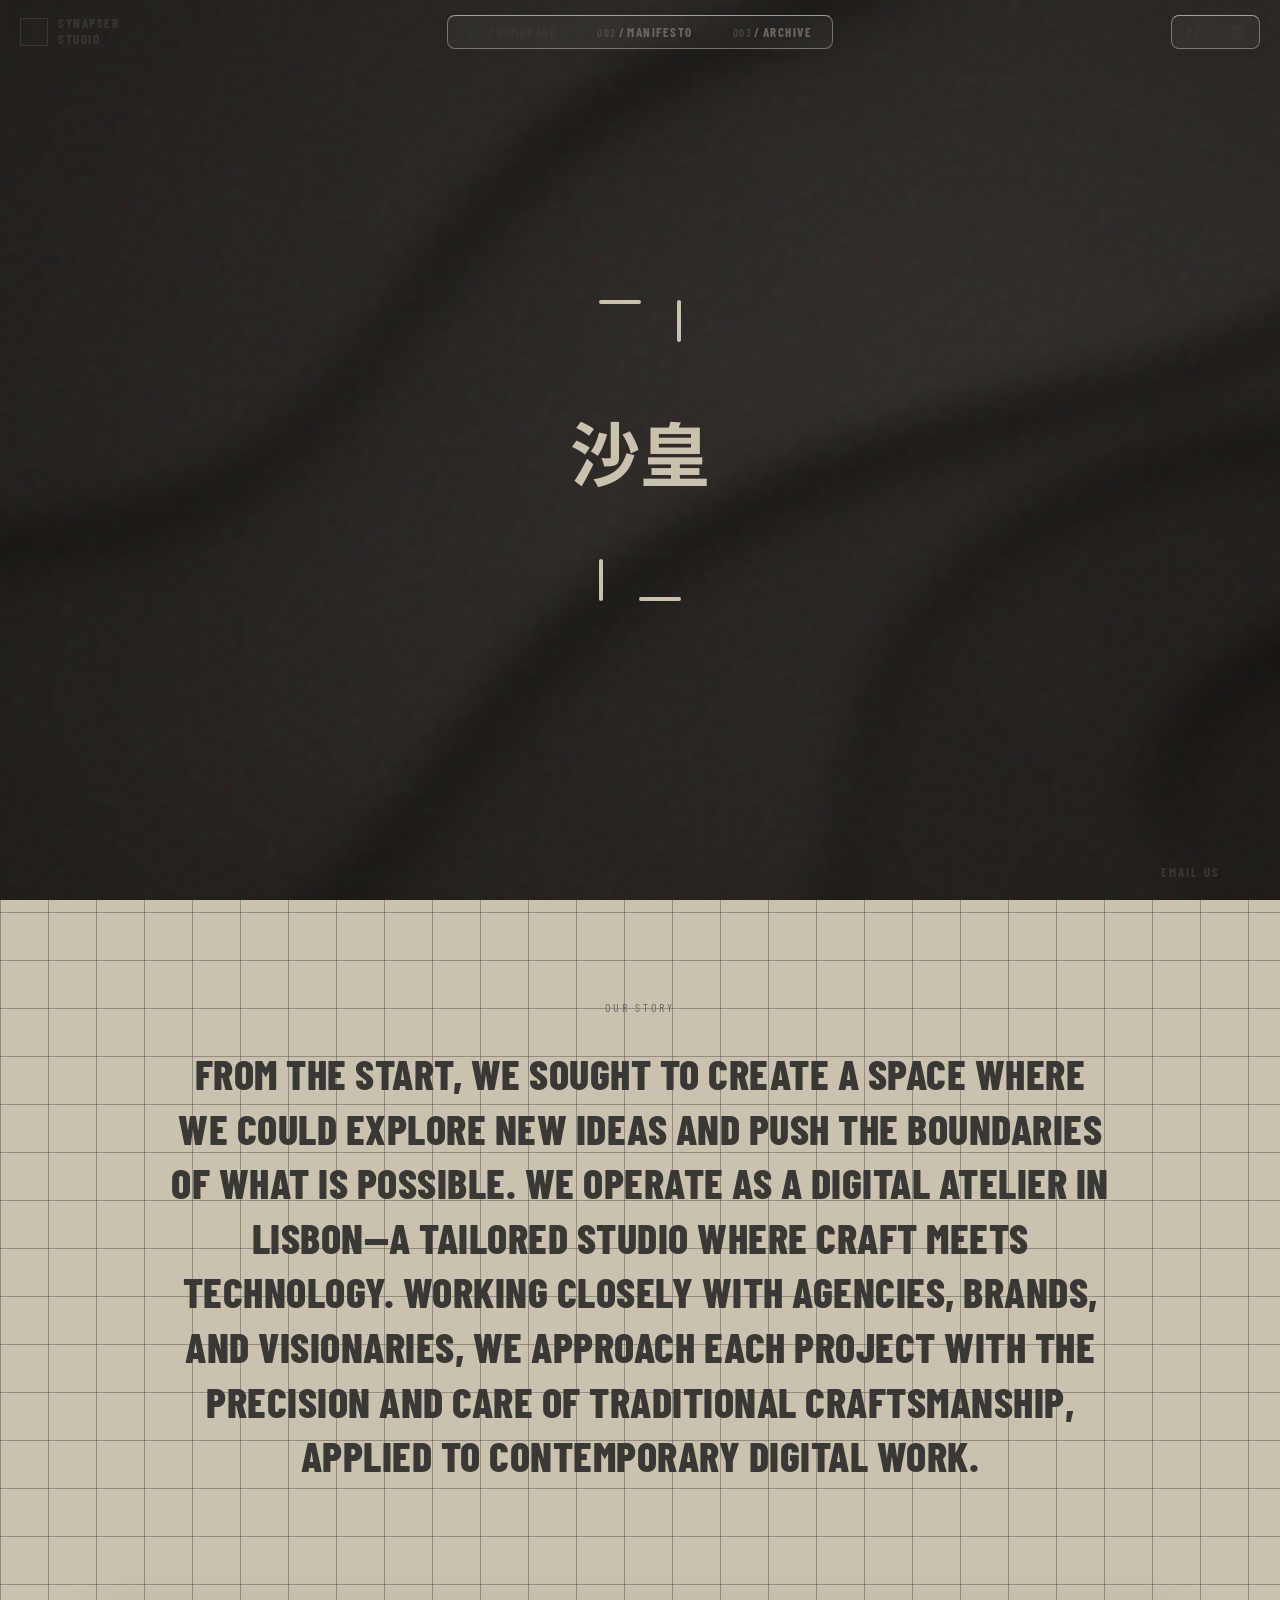
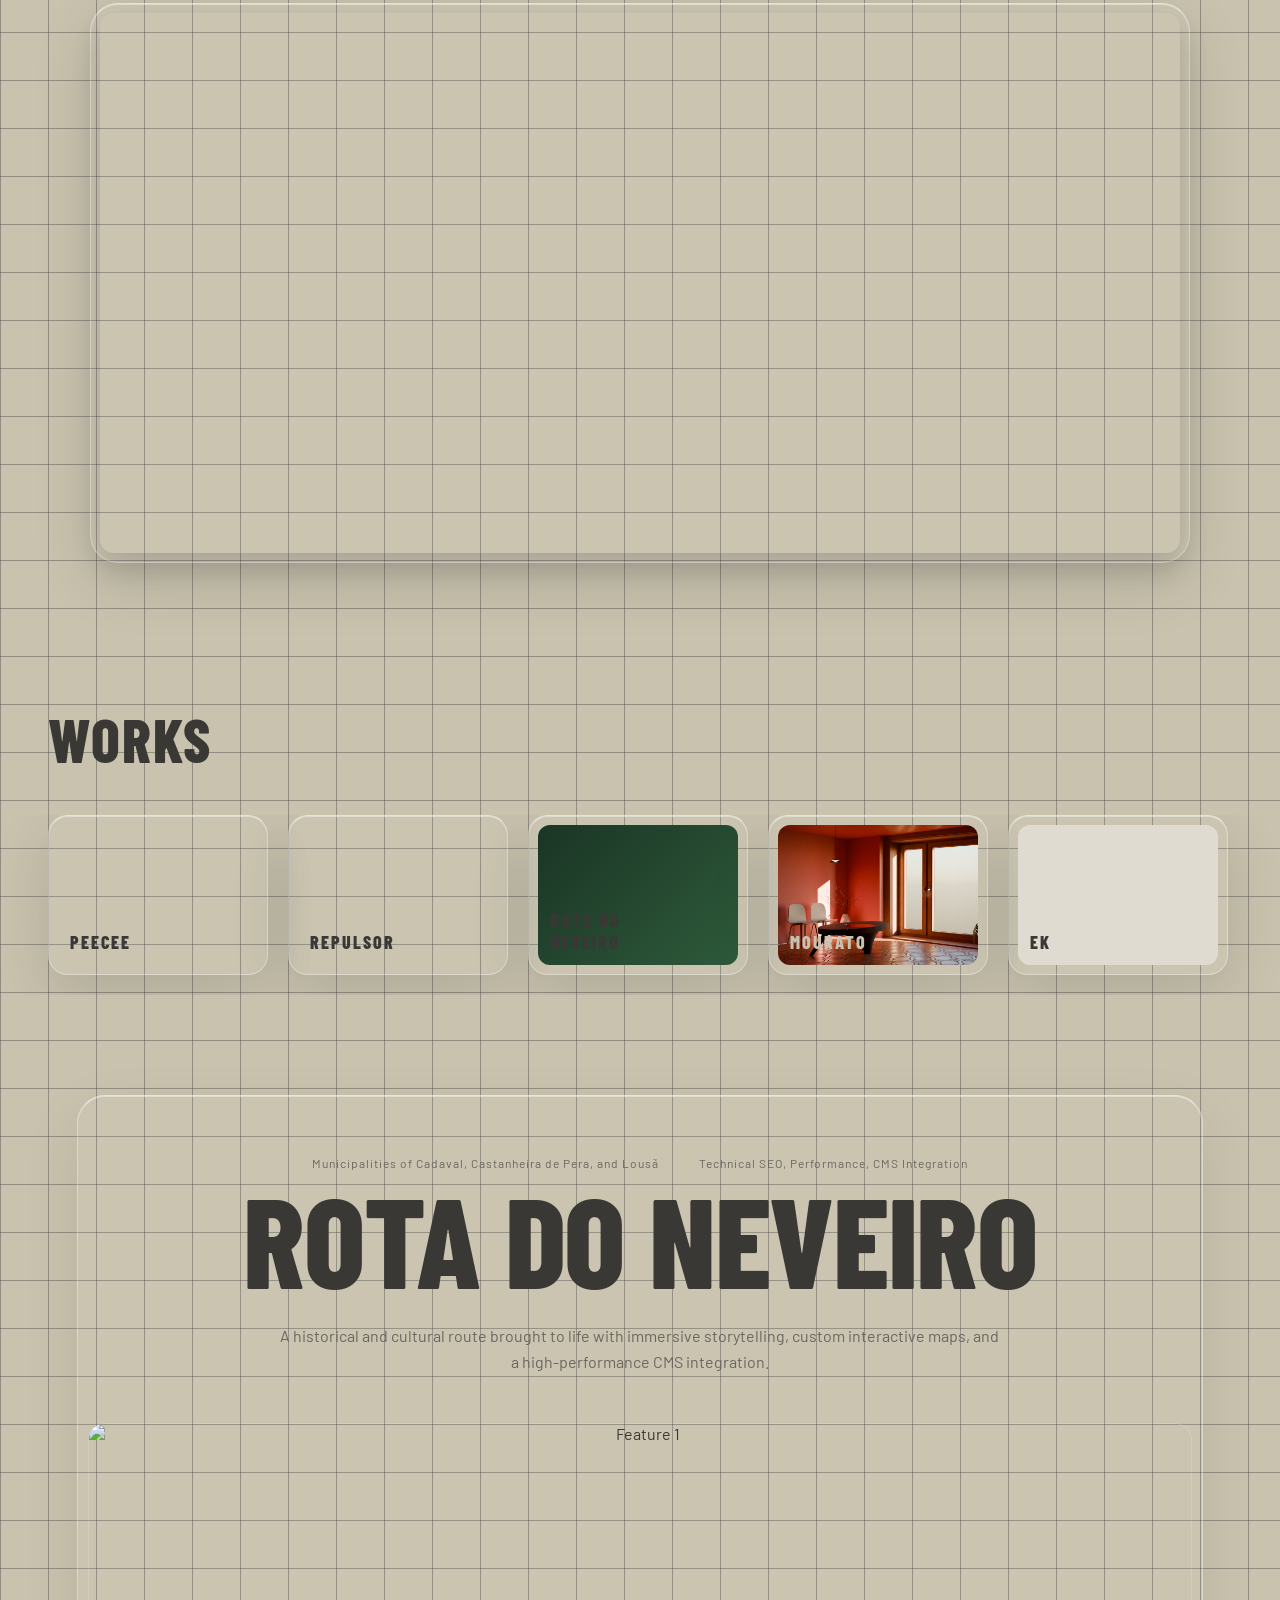
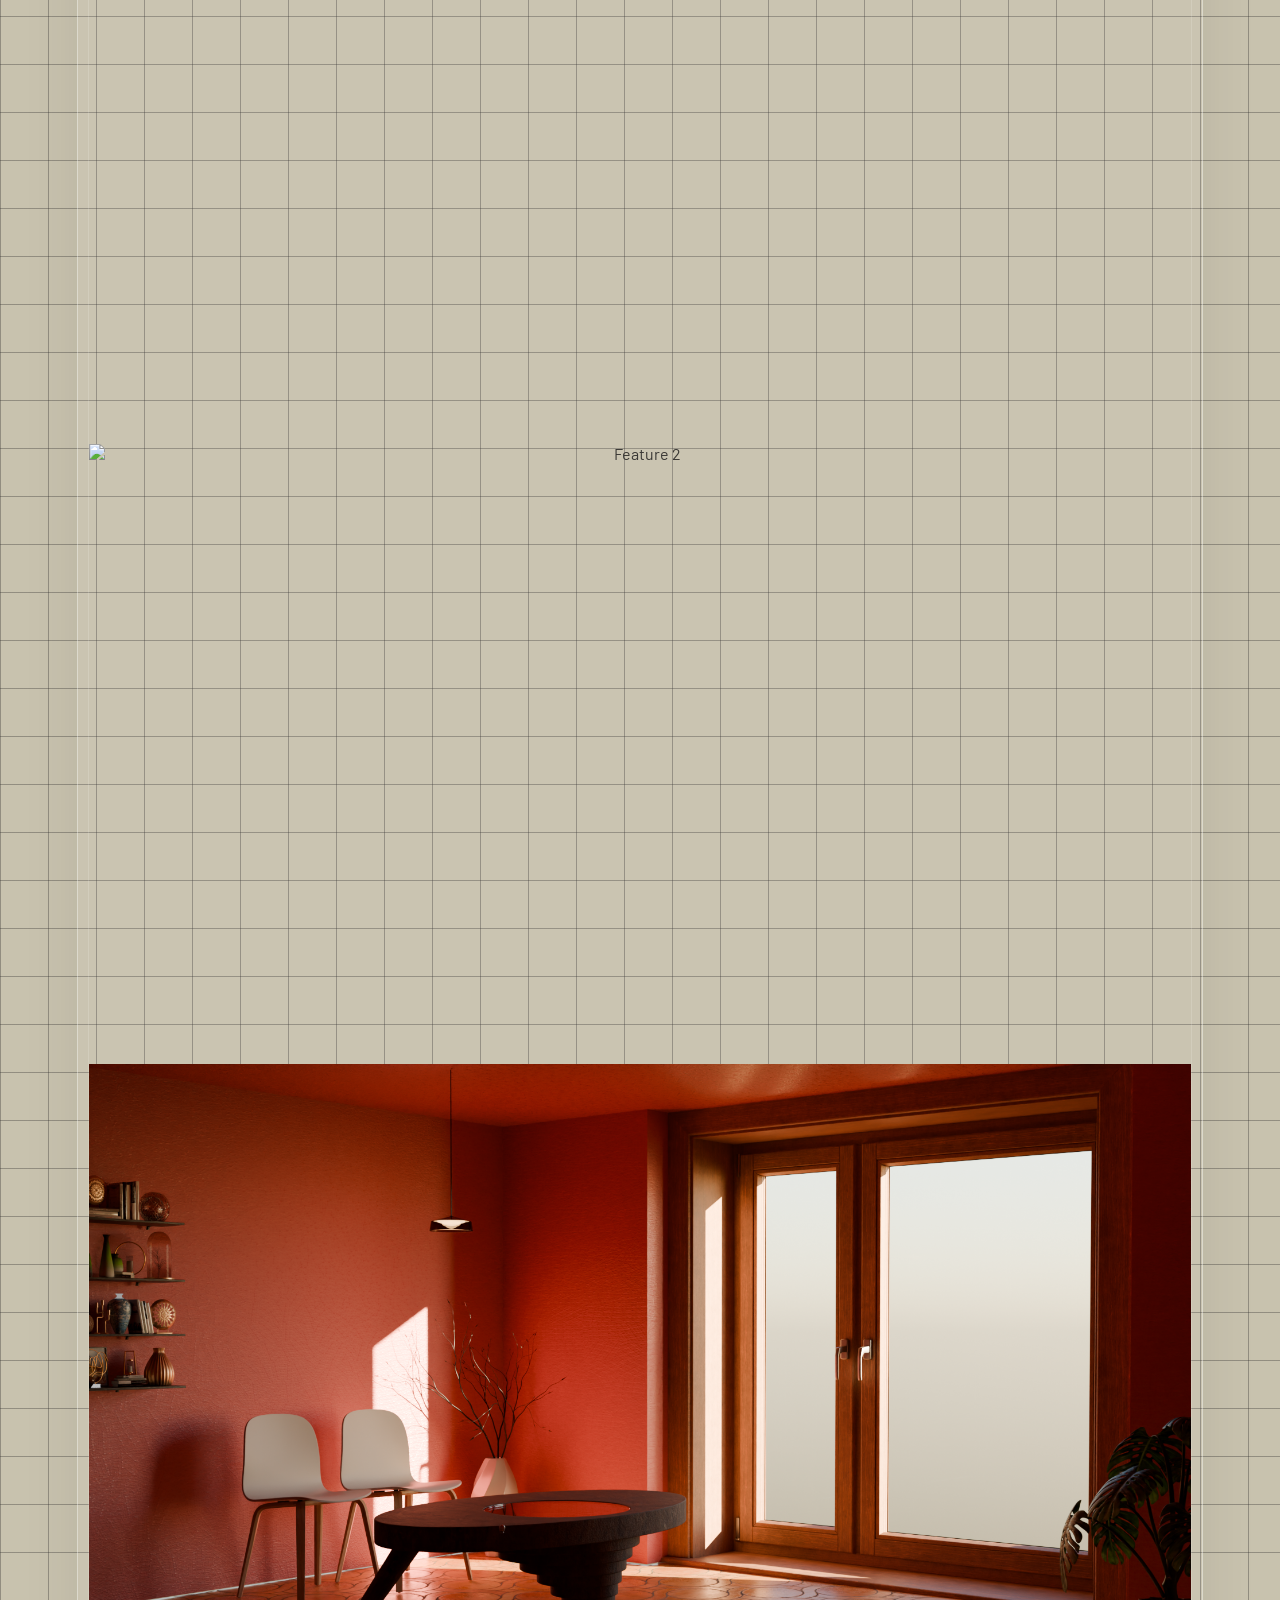
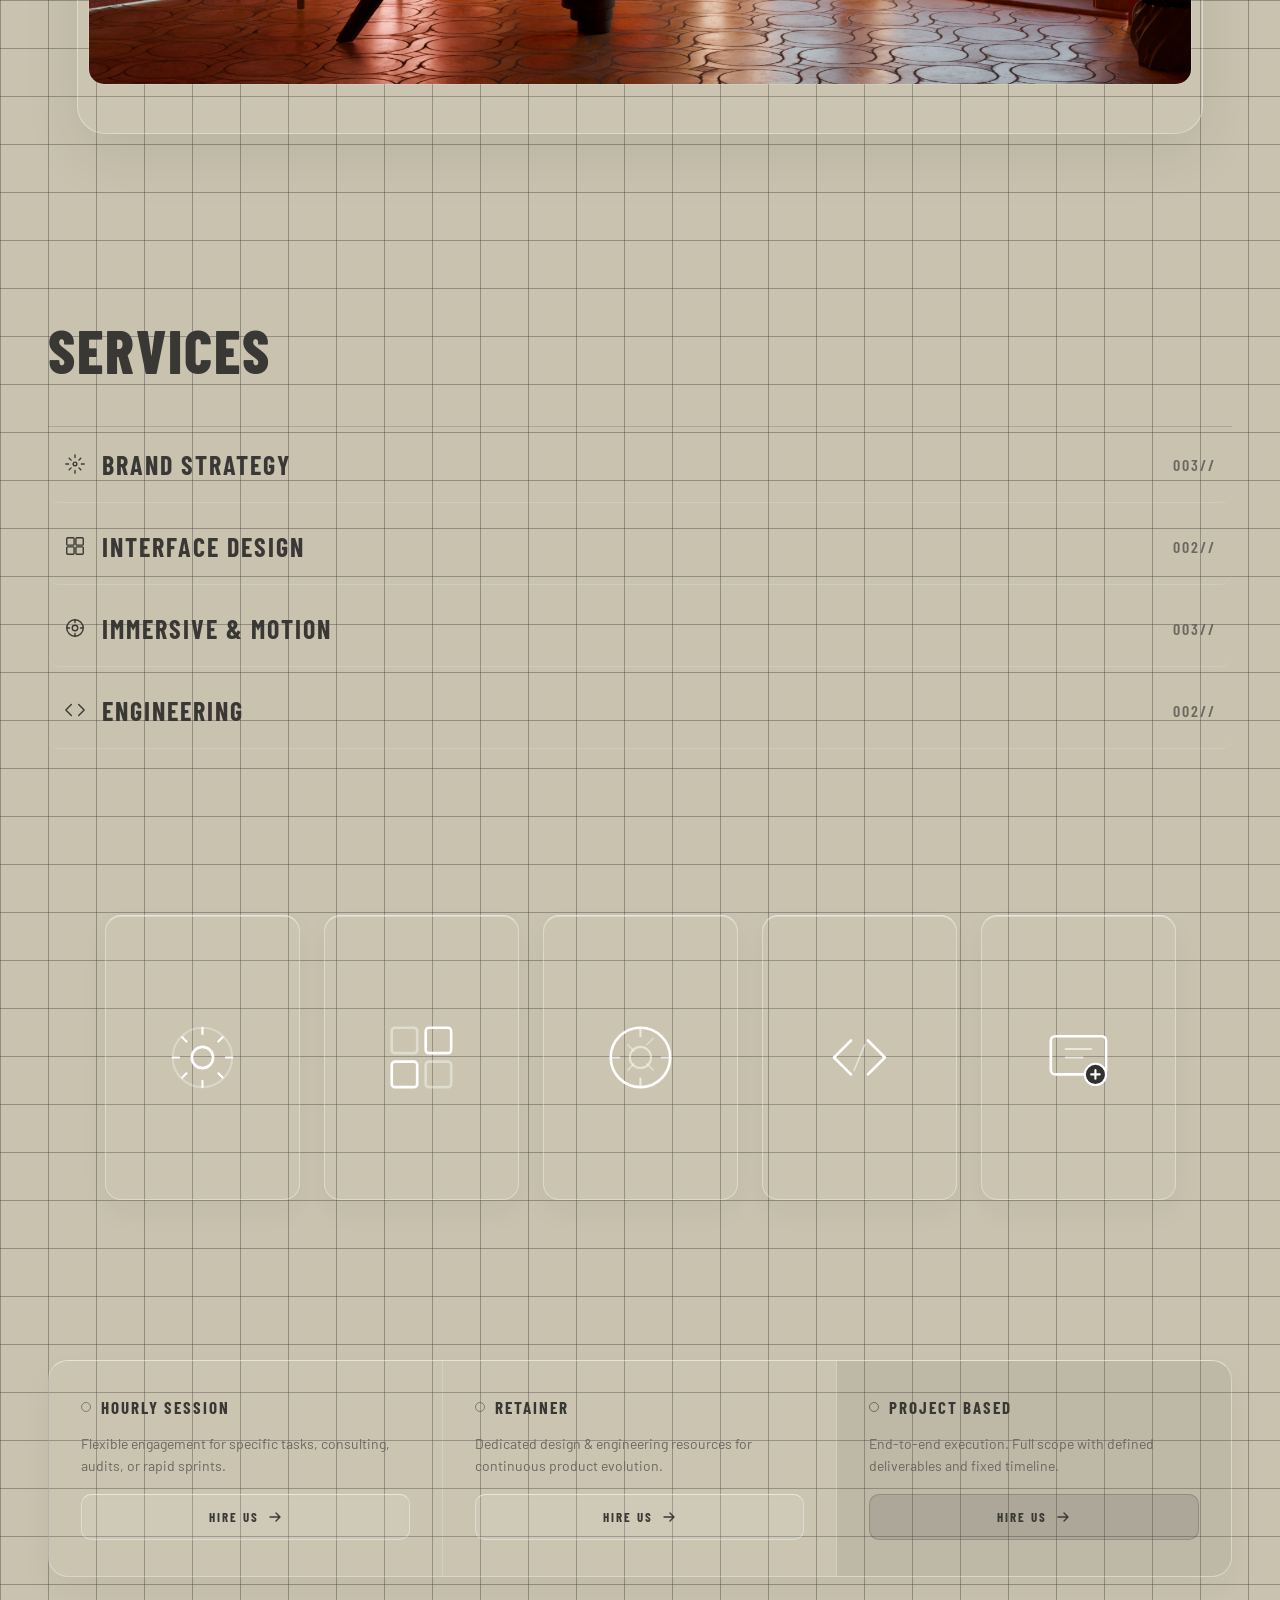
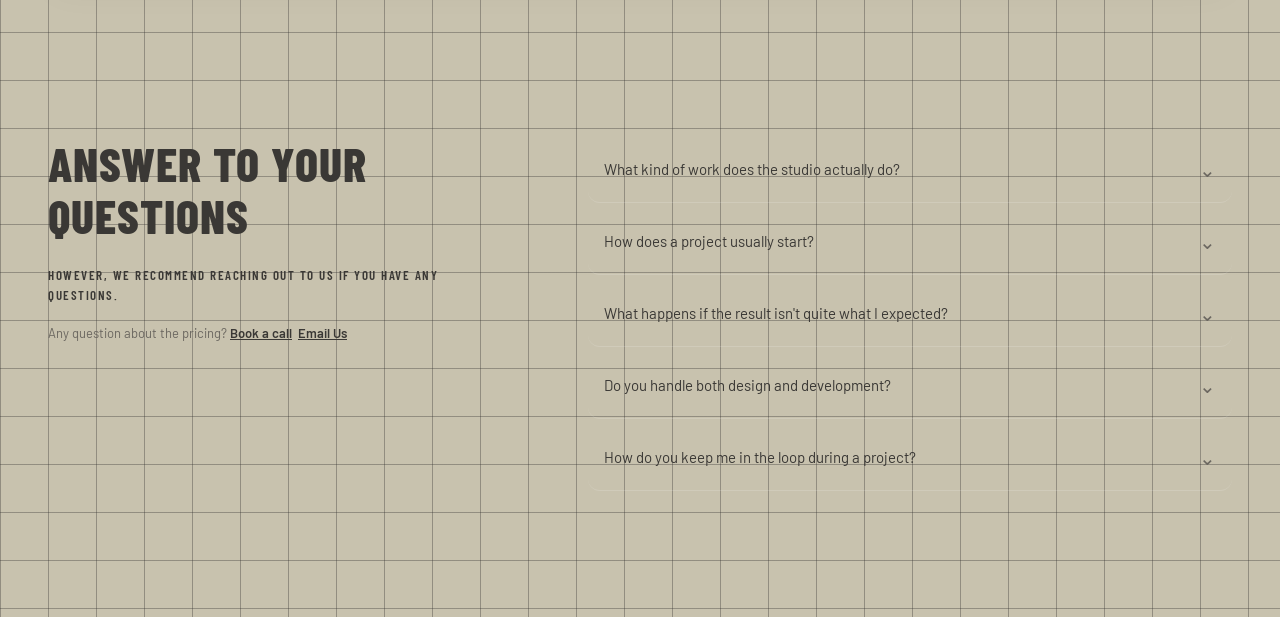
==== commit 2e5632ad: "feat: add hero section with GSAP text animations and supporting assets" ====
--- a/index.html
+++ b/index.html
@@ -13,6 +13,205 @@
     href="https://fonts.googleapis.com/css2?family=Barlow+Condensed:ital,wght@0,300;0,400;0,500;0,600;0,700;0,800;0,900;1,300;1,400;1,600;1,700&family=Barlow:ital,wght@0,300;0,400;0,500;0,600;1,300;1,400&display=swap"
     rel="stylesheet" />
   <link rel="stylesheet" href="style.css" />
+  <link href="https://fonts.googleapis.com/css2?family=Anton&family=Noto+Sans+JP:wght@700&display=swap" rel="stylesheet">
+  <style>
+    :root {
+        --hero-text: #C8C2AE;
+    }
+
+    .hero {
+        position: relative;
+        width: 100vw;
+        height: 100vh;
+        overflow: hidden;
+        display: flex;
+        align-items: center;
+        justify-content: center;
+    }
+
+    /* Background Image */
+    .hero::before {
+        content: "";
+        position: absolute;
+        inset: -8%;
+        background: url("tt/background.png") center center/cover no-repeat;
+        transform: scale(1.15);
+        filter: blur(20px);
+        z-index: 0;
+    }
+
+    /* Dark overlay */
+    .hero::after {
+        content: "";
+        position: absolute;
+        inset: 0;
+        background: linear-gradient(rgba(18, 16, 14, .45), rgba(18, 16, 14, .45));
+        z-index: 1;
+    }
+
+    /* Infinite noise / grain */
+    @keyframes noise-animation {
+        0% { transform: translate(0, 0); }
+        10% { transform: translate(-5%, -5%); }
+        20% { transform: translate(-10%, 5%); }
+        30% { transform: translate(5%, -10%); }
+        40% { transform: translate(-5%, 15%); }
+        50% { transform: translate(-10%, 5%); }
+        60% { transform: translate(15%, 0); }
+        70% { transform: translate(0, 10%); }
+        80% { transform: translate(-15%, 15%); }
+        90% { transform: translate(10%, 5%); }
+        100% { transform: translate(5%, 0); }
+    }
+
+    .grain {
+        position: absolute;
+        top: -50%;
+        left: -50%;
+        width: 200%;
+        height: 200%;
+        z-index: 2;
+        opacity: .15;
+        background-image: url("data:image/svg+xml,%3Csvg viewBox='0 0 200 200' xmlns='http://www.w3.org/2000/svg'%3E%3Cfilter id='noiseFilter'%3E%3CfeTurbulence type='fractalNoise' baseFrequency='0.8' numOctaves='3' stitchTiles='stitch'/%3E%3C/filter%3E%3Crect width='100%25' height='100%25' filter='url(%23noiseFilter)'/%3E%3C/svg%3E");
+        animation: noise-animation 0.2s steps(4) infinite;
+        mix-blend-mode: soft-light;
+        pointer-events: none;
+    }
+
+    .container {
+        position: relative;
+        z-index: 3;
+        width: 100%;
+        height: 100%;
+        display: grid;
+        grid-template-columns: 1fr auto 1fr;
+        align-items: center;
+        padding: 0 9vw;
+    }
+
+    .side {
+        opacity: 0; /* Prevents FOUC before GSAP splits the text */
+        font-family: 'Anton', sans-serif;
+        color: var(--hero-text);
+        font-size: 8vw;
+        line-height: .9;
+        letter-spacing: 2px;
+        text-transform: uppercase;
+        text-shadow:
+            0 2px 4px rgba(0, 0, 0, .35),
+            0 20px 40px rgba(0, 0, 0, .25);
+    }
+
+    .left {
+        justify-self: start;
+    }
+
+    .right {
+        justify-self: end;
+        text-align: right;
+    }
+
+    .center {
+        display: flex;
+        flex-direction: column;
+        align-items: center;
+        justify-content: center;
+        margin: 0 7vw;
+        gap: 18px;
+        perspective: 1000px;
+        transform-style: preserve-3d;
+    }
+
+    .symbol {
+        color: var(--hero-text);
+        font-family: 'Noto Sans JP', sans-serif;
+        font-size: 70px;
+        font-weight: 700;
+        display: inline-block;
+        transform-style: preserve-3d;
+        will-change: transform;
+    }
+
+    /* Corner Brackets */
+    .corner {
+        width: 82px;
+        height: 82px;
+        position: relative;
+    }
+
+    .corner::before,
+    .corner::after {
+        content: "";
+        position: absolute;
+        background: var(--hero-text);
+        border-radius: 4px;
+    }
+
+    .top::before {
+        width: 42px;
+        height: 4px;
+        left: 0;
+        top: 0;
+    }
+
+    .top::after {
+        width: 4px;
+        height: 42px;
+        right: 0;
+        top: 0;
+    }
+
+    .bottom::before {
+        width: 42px;
+        height: 4px;
+        right: 0;
+        bottom: 0;
+    }
+
+    .bottom::after {
+        width: 4px;
+        height: 42px;
+        left: 0;
+        bottom: 0;
+    }
+
+    @media(max-width:900px) {
+        .container {
+            grid-template-columns: 1fr;
+            gap: 40px;
+            text-align: center;
+            padding: 0 15px;
+        }
+
+        .cnter {
+            justify-self: center;
+            text-align: center;
+        }
+
+        .side {
+            font-size: clamp(48px, 16vw, 72px);
+        }
+
+        .symbol {
+            font-size: clamp(40px, 12vw, 56px);
+        }
+
+        .corner {
+            width: 60px;
+            height: 60px;
+        }
+
+        .top::before, .bottom::before {
+            width: 30px;
+            height: 3px;
+        }
+
+        .top::after, .bottom::after {
+            width: 3px;
+            height: 30px;
+        }
+    }
+  </style>
 </head>
 
 <body>
@@ -80,12 +279,34 @@
   <div id="page-homepage" class="page active">
 
     <!-- Hero Section -->
-    <section class="hero-section" id="heroSection">
-      <canvas id="heroCanvas"></canvas>
-      <div class="hero-content">
-        <h1 class="hero-title" id="heroTitle">SYNAPSER</h1>
-      </div>
-      <div class="scroll-cta">SCROLL TO EXPLORE</div>
+    <section class="hero">
+
+        <div class="grain"></div>
+
+        <div class="container">
+
+            <div class="side left cnter">
+                BUILT<br>
+                BOLD
+            </div>
+
+            <div class="center">
+
+                <div class="corner top"></div>
+
+                <div class="symbol">沙皇</div>
+
+                <div class="corner bottom"></div>
+
+            </div>
+
+            <div class="side right cnter">
+                MADE<br>
+                HUMAN
+            </div>
+
+        </div>
+
     </section>
 
     <!-- Manifesto Teaser -->
@@ -804,6 +1025,163 @@
   })();
   </script>
 
+  <!-- GSAP and ScrollTrigger CDN -->
+  <script src="https://cdnjs.cloudflare.com/ajax/libs/gsap/3.12.5/gsap.min.js"></script>
+  <script src="https://cdnjs.cloudflare.com/ajax/libs/gsap/3.12.5/ScrollTrigger.min.js"></script>
+  <script>
+        document.addEventListener('DOMContentLoaded', () => {
+            gsap.registerPlugin(ScrollTrigger);
+
+            function splitTextIntoWords(element) {
+                if (!element) return [];
+                const nodes = Array.from(element.childNodes);
+                element.innerHTML = '';
+                const wordSpans = [];
+
+                nodes.forEach(node => {
+                    if (node.nodeType === Node.TEXT_NODE) {
+                        const text = node.textContent;
+                        const tokens = text.split(/(\s+)/);
+                        tokens.forEach(token => {
+                            if (token.trim() === '') {
+                                element.appendChild(document.createTextNode(token));
+                            } else {
+                                const outerSpan = document.createElement('span');
+                                outerSpan.style.display = 'inline-block';
+                                outerSpan.style.overflow = 'hidden';
+                                outerSpan.style.verticalAlign = 'top';
+
+                                const innerSpan = document.createElement('span');
+                                innerSpan.className = 'split-word';
+                                innerSpan.textContent = token;
+                                innerSpan.style.display = 'inline-block';
+                                innerSpan.style.willChange = 'transform, opacity';
+
+                                gsap.set(innerSpan, { y: 40, opacity: 0 });
+
+                                outerSpan.appendChild(innerSpan);
+                                element.appendChild(outerSpan);
+                                wordSpans.push(innerSpan);
+                            }
+                        });
+                    } else if (node.nodeType === Node.ELEMENT_NODE) {
+                        element.appendChild(node.cloneNode(true));
+                    }
+                });
+
+                return wordSpans;
+            }
+
+            const initAnimation = () => {
+                const leftWords = splitTextIntoWords(document.querySelector('.side.left'));
+                const rightWords = splitTextIntoWords(document.querySelector('.side.right'));
+
+                // Set parent opacity to 1 now that children are set to opacity: 0 and y: 40
+                gsap.set(['.side.left', '.side.right'], { opacity: 1 });
+
+                // Animate left words (BUILT BOLD)
+                if (leftWords.length > 0) {
+                    gsap.to(leftWords, {
+                        y: 0,
+                        opacity: 1,
+                        duration: 2,
+                        ease: 'power3.out',
+                        stagger: 0.12, // delay = 120ms
+                        scrollTrigger: {
+                            trigger: '.side.left',
+                            start: 'top 90%-=100px', // threshold = 0.1, rootMargin = -100px
+                            once: true
+                        }
+                    });
+                }
+
+                // Animate right words (MADE HUMAN)
+                if (rightWords.length > 0) {
+                    gsap.to(rightWords, {
+                        y: 0,
+                        opacity: 1,
+                        duration: 3,
+                        ease: 'power3.out',
+                        stagger: 0.14,
+                        scrollTrigger: {
+                            trigger: '.side.right',
+                            start: 'top 90%-=100px',
+                            once: true
+                        }
+                    });
+                }
+            };
+
+            // 3D Look-at-Cursor Effect and Extruded 3D Layers for the Symbol
+            const symbol = document.querySelector('.symbol');
+            if (symbol) {
+                const text = symbol.textContent.trim();
+                symbol.innerHTML = '';
+                symbol.style.position = 'relative';
+                symbol.style.transformStyle = 'preserve-3d';
+                symbol.style.display = 'inline-block';
+                
+                const layers = 25; // 25 layers for thick 3D extrusion depth
+                const baseColor = [200, 194, 174]; // RGB of var(--text) #C8C2AE
+                
+                for (let i = 0; i < layers; i++) {
+                    const span = document.createElement('span');
+                    span.textContent = text;
+                    span.style.position = i === 0 ? 'relative' : 'absolute';
+                    span.style.top = '0';
+                    span.style.left = '0';
+                    span.style.width = '100%';
+                    span.style.height = '100%';
+                    span.style.transform = `translateZ(${-i}px)`;
+                    span.style.transformStyle = 'preserve-3d';
+                    
+                    // Progressive shading
+                    const factor = 1 - (i / layers) * 0.65;
+                    const r = Math.round(baseColor[0] * factor);
+                    const g = Math.round(baseColor[1] * factor);
+                    const b = Math.round(baseColor[2] * factor);
+                    span.style.color = `rgb(${r}, ${g}, ${b})`;
+                    
+                    if (i === 0) {
+                        span.style.textShadow = '0 15px 30px rgba(0, 0, 0, 0.7)';
+                    }
+                    
+                    symbol.appendChild(span);
+                }
+
+                window.addEventListener('mousemove', (e) => {
+                    const rect = symbol.getBoundingClientRect();
+                    const symbolX = rect.left + rect.width / 2;
+                    const symbolY = rect.top + rect.height / 2;
+
+                    const deltaX = e.clientX - symbolX;
+                    const deltaY = e.clientY - symbolY;
+
+                    // Calculate rotations
+                    const maxRotation = 45;
+                    const rotX = gsap.utils.clamp(-maxRotation, maxRotation, -(deltaY / window.innerHeight) * 75);
+                    const rotY = gsap.utils.clamp(-maxRotation, maxRotation, (deltaX / window.innerWidth) * 75);
+
+                    gsap.to(symbol, {
+                        rotationX: rotX,
+                        rotationY: rotY,
+                        transformPerspective: 1000,
+                        ease: 'power2.out',
+                        duration: 0.6,
+                        overwrite: 'auto'
+                    });
+                });
+            }
+
+            // Safely wait for fonts to load to prevent size shifting issues
+            if (document.fonts) {
+                document.fonts.ready.then(initAnimation);
+            } else {
+                initAnimation();
+            }
+        });
+  </script>
+
   <script src="main.js"></script>
 </body>
 
--- a/style.css
+++ b/style.css
@@ -616,7 +616,7 @@
 }
 
 .work-item:hover {
-  transform: scale(1.02);
+  transform: none;
 }
 
 .work-item .glass-wrapper {
@@ -641,7 +641,7 @@
   transition: width 0.35s cubic-bezier(0.25, 1, 0.5, 1), height 0.35s cubic-bezier(0.25, 1, 0.5, 1);
 }
 
-.work-item.active .work-thumb {
+.work-item:hover .work-thumb {
   width: 360px;
   height: 240px;
 }
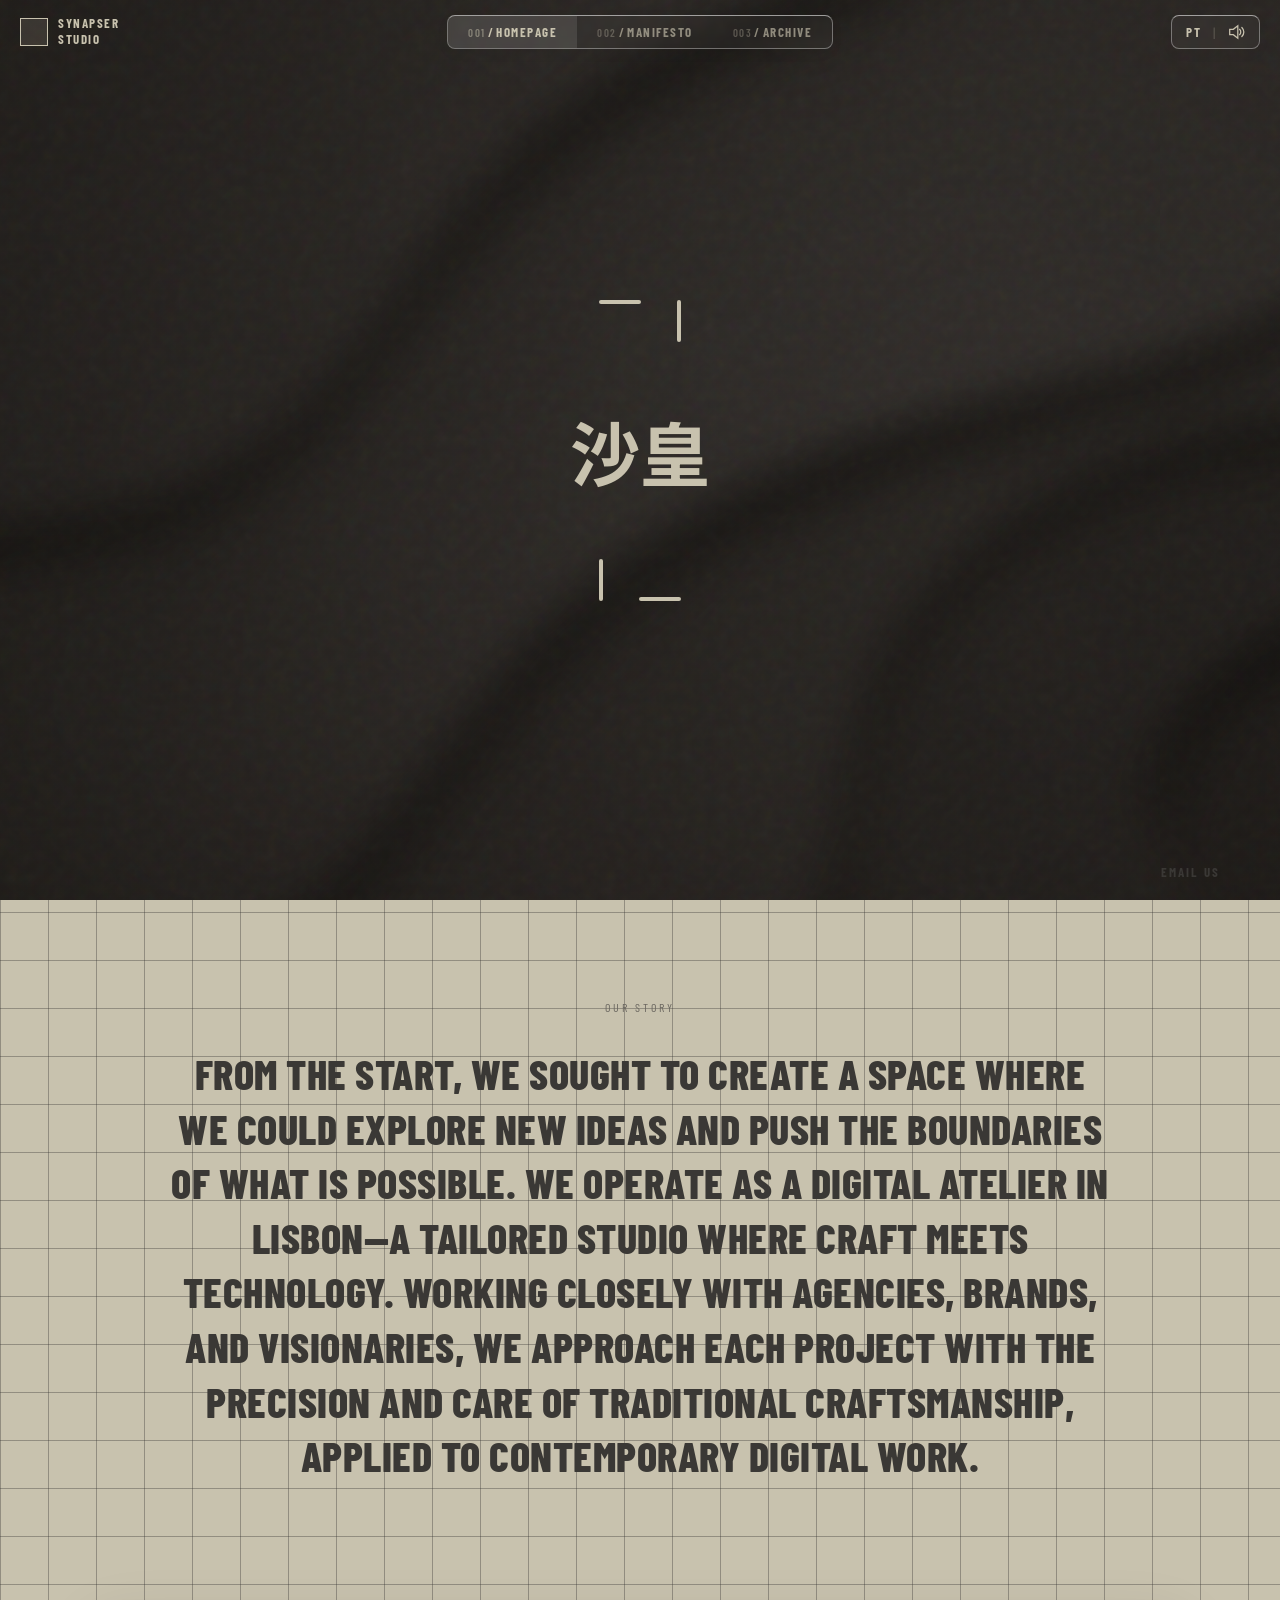
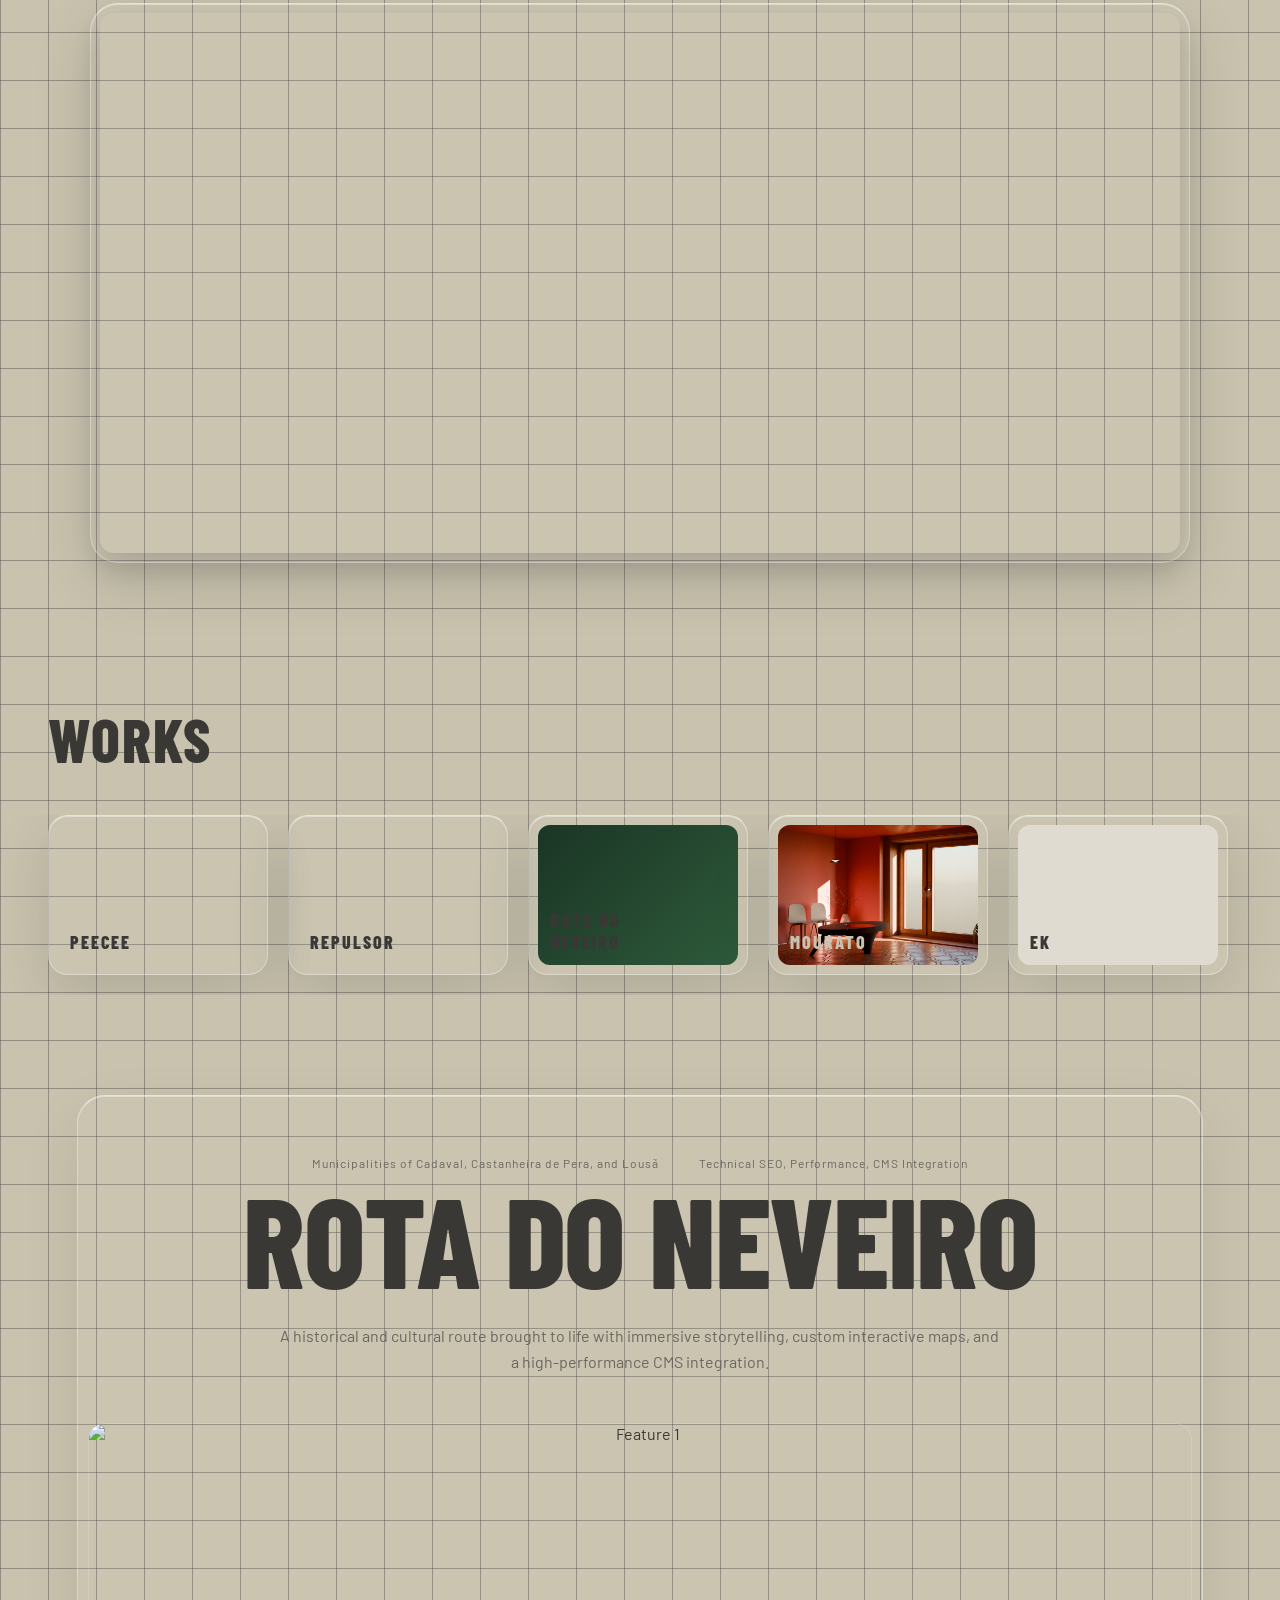
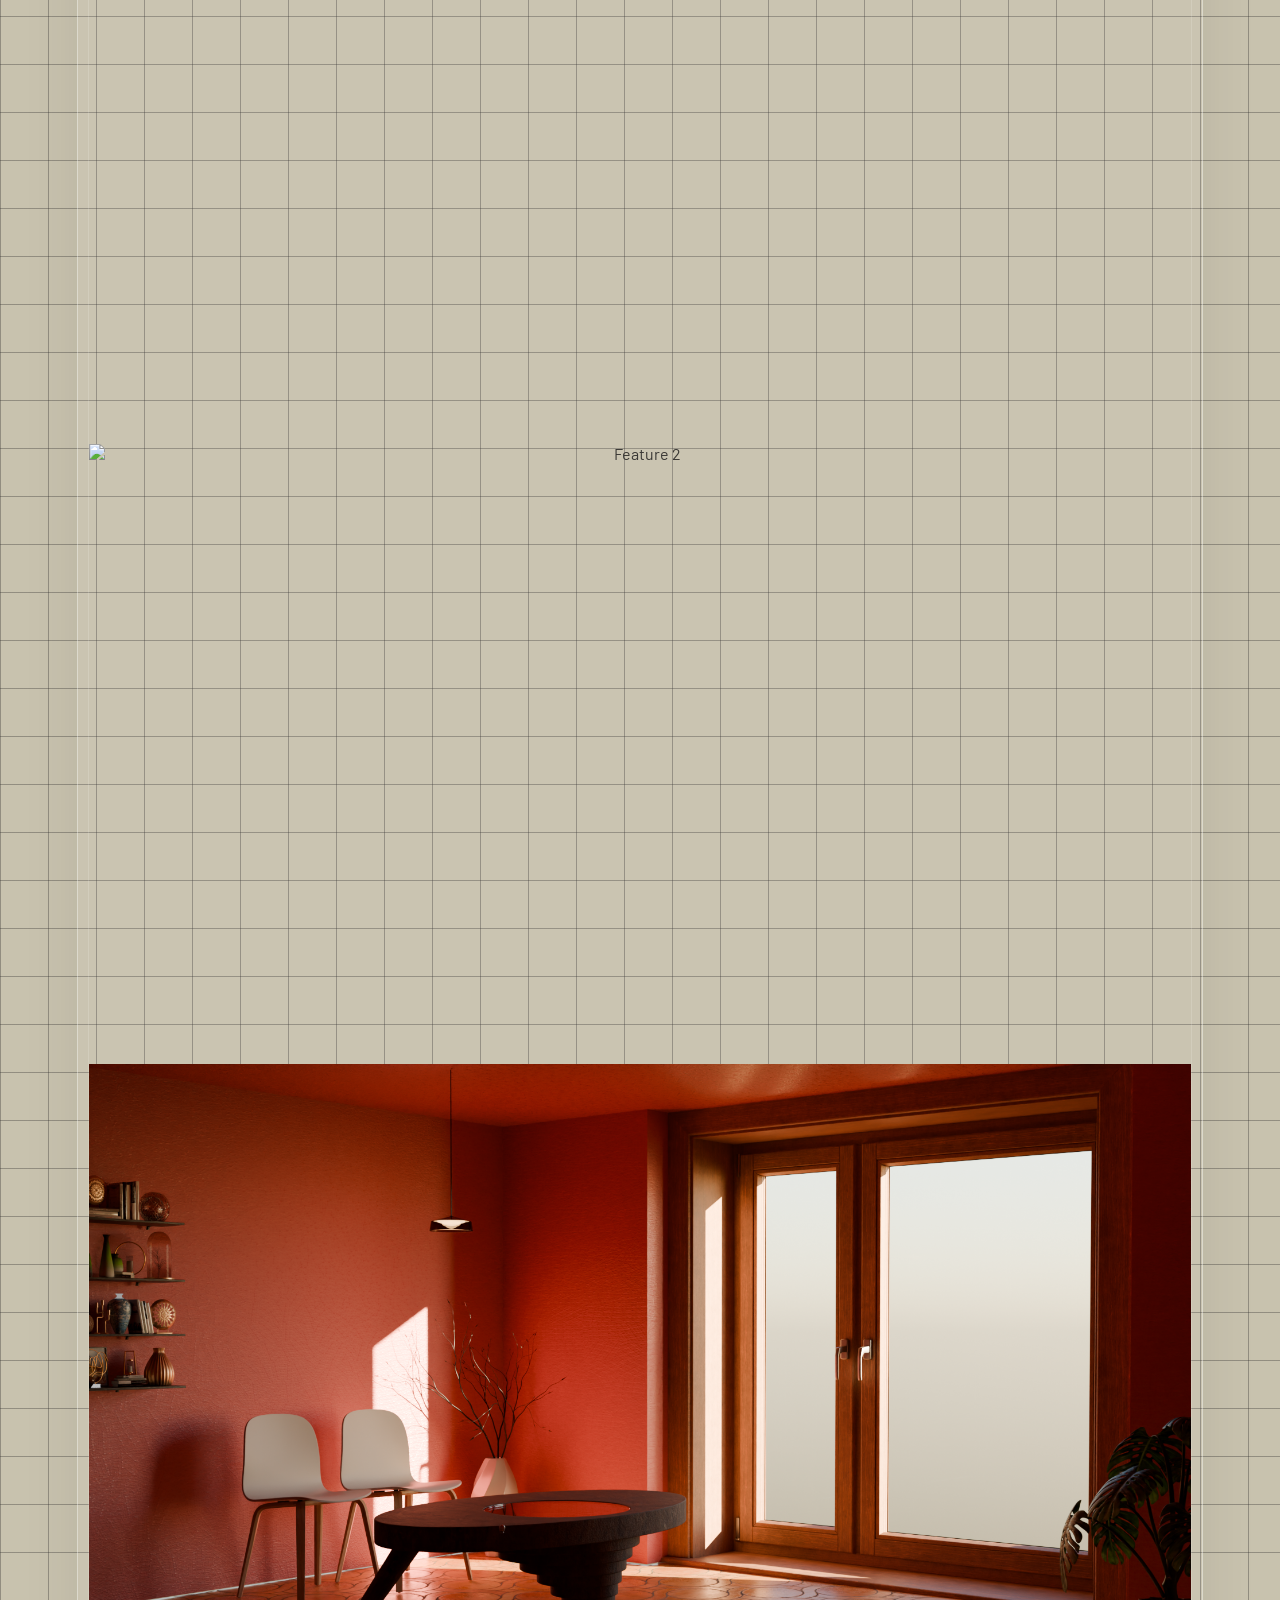
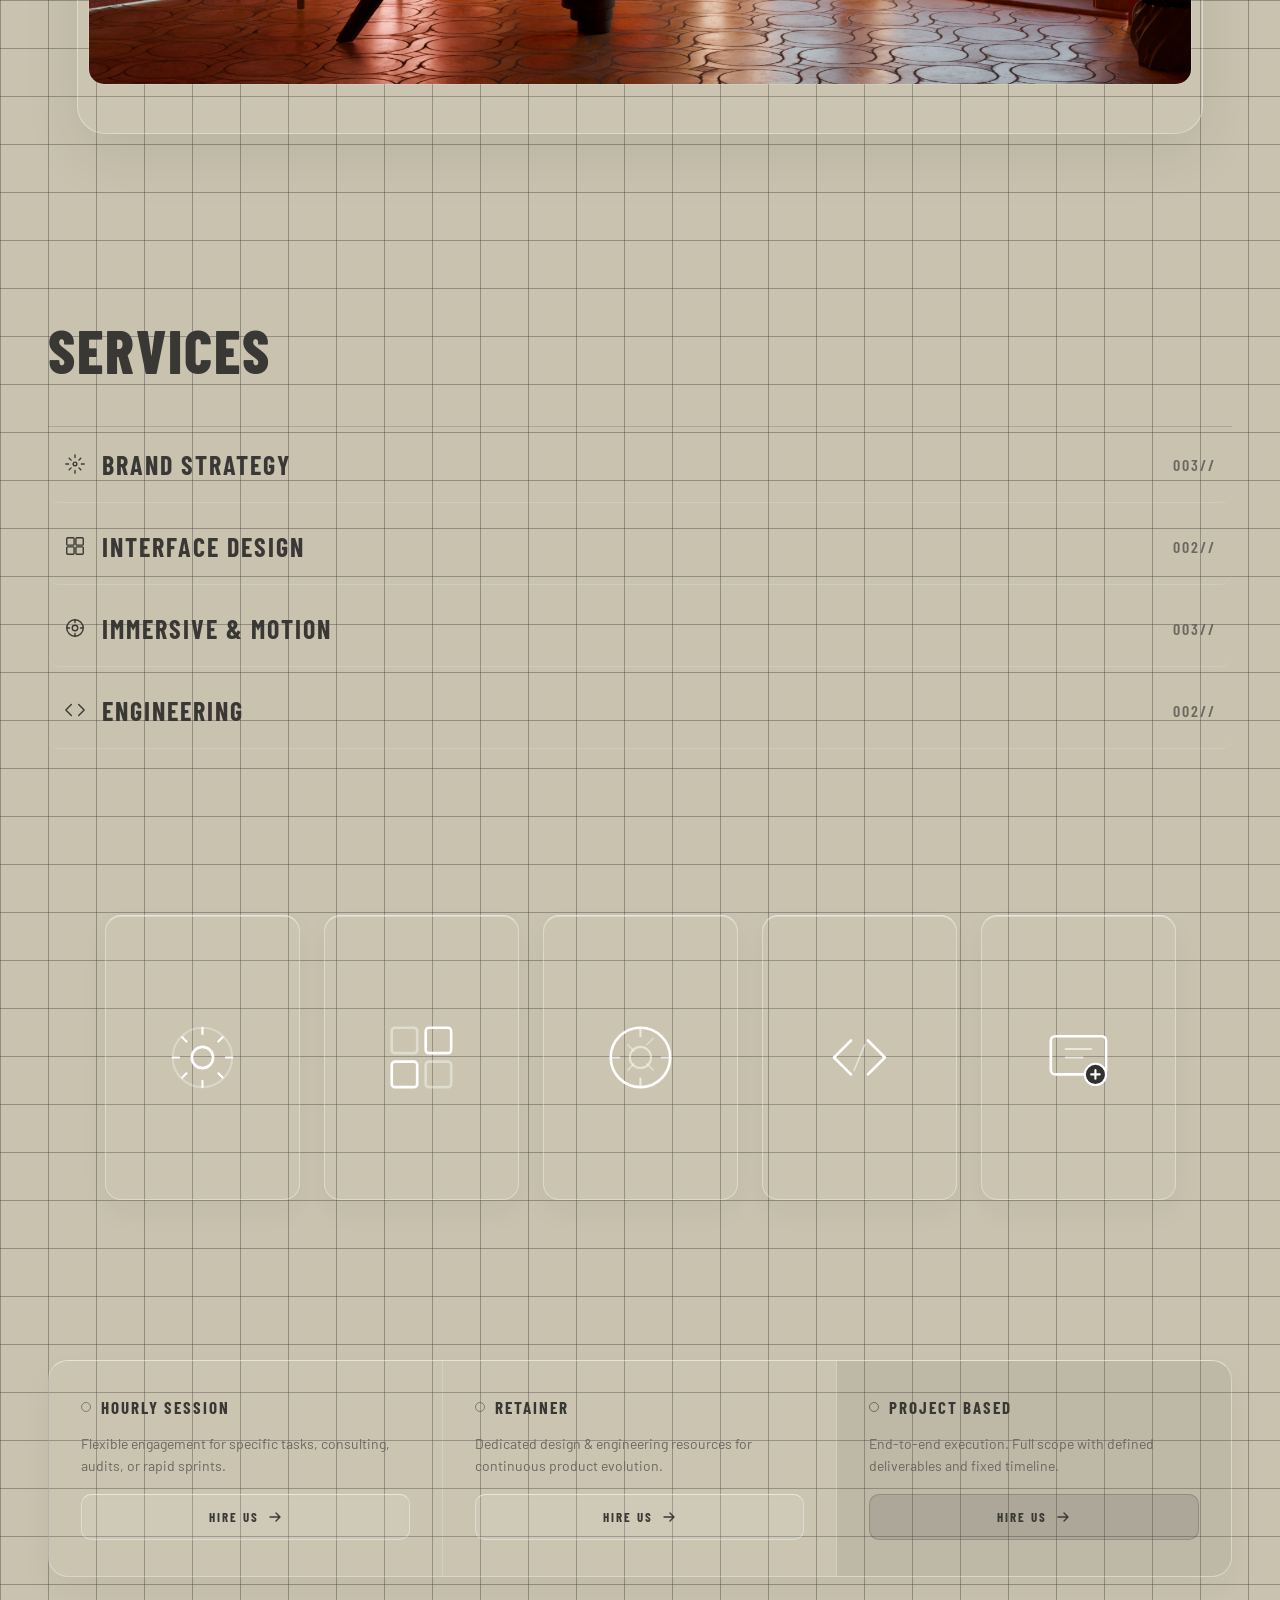
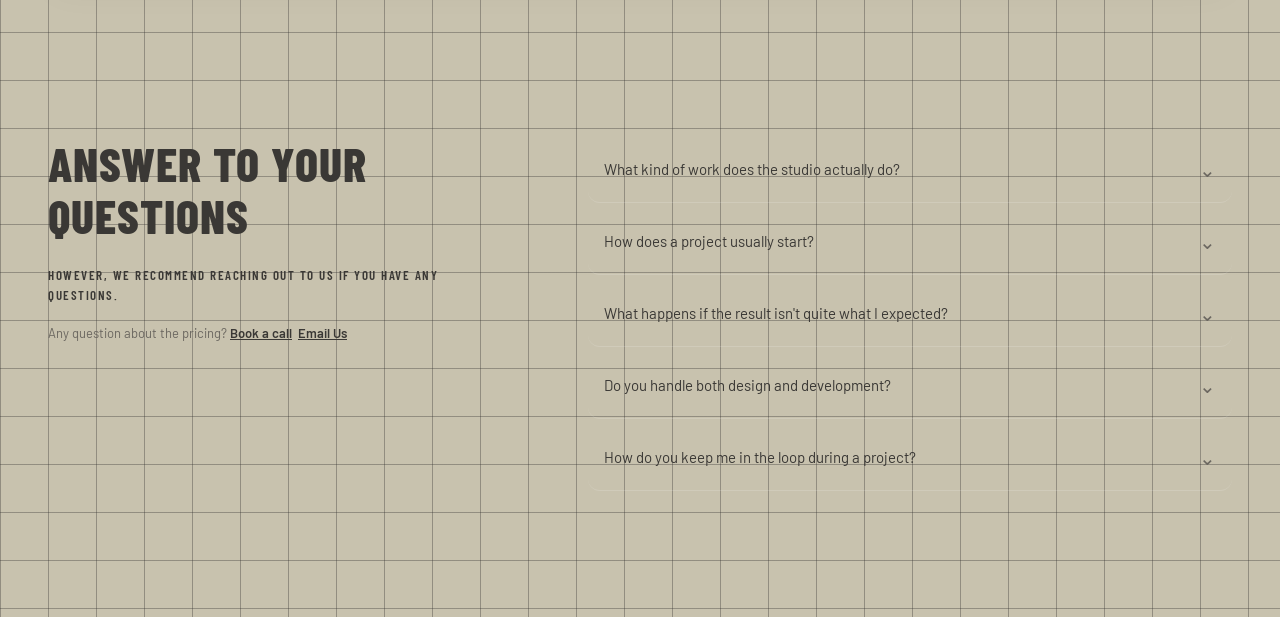
==== commit 47300e49: "feat: implement hero section with GSAP animation and noise effects" ====
--- a/index.html
+++ b/index.html
@@ -21,7 +21,8 @@
 
     .hero {
         position: relative;
-        width: 100vw;
+        width: 100%;
+        max-width: 100%;
         height: 100vh;
         overflow: hidden;
         display: flex;
--- a/style.css
+++ b/style.css
@@ -25,6 +25,8 @@
 
 html {
   scroll-behavior: smooth;
+  overflow-x: hidden;
+  width: 100%;
 }
 
 body {
@@ -36,6 +38,7 @@
   color: var(--text);
   font-family: var(--font-body);
   overflow-x: hidden;
+  width: 100%;
   cursor: none;
 }
 
@@ -329,6 +332,42 @@
 .header-divider {
   color: rgba(58, 56, 53, 0.3);
   font-size: 14px;
+}
+
+/* Dark background theme for site header (text is light) */
+#site-header.theme-dark .logo-text {
+  color: #c8c2ae;
+}
+
+#site-header.theme-dark .logo-spinner {
+  --clr: #c8c2ae;
+  --clr-alpha: rgba(200, 194, 174, 0.08);
+}
+
+#site-header.theme-dark .nav-link {
+  color: rgba(200, 194, 174, 0.65);
+}
+
+#site-header.theme-dark .nav-link:hover,
+#site-header.theme-dark .nav-link.active {
+  color: #c8c2ae;
+}
+
+#site-header.theme-dark .nav-link.active {
+  background: rgba(255, 255, 255, 0.1);
+}
+
+#site-header.theme-dark .lang-btn,
+#site-header.theme-dark .sound-btn {
+  color: #c8c2ae;
+}
+
+#site-header.theme-dark .sound-icon path {
+  stroke: #c8c2ae;
+}
+
+#site-header.theme-dark .header-divider {
+  color: rgba(200, 194, 174, 0.3);
 }
 
 /* ============================================
@@ -1658,10 +1697,10 @@
 }
 
 /* Archive page header overrides */
-.archive-page #site-header .logo-icon rect,
-.archive-page #site-header .logo-text,
-.archive-page #site-header .nav-link,
-.archive-page #site-header .lang-btn {
+.archive-mode #site-header .logo-icon rect,
+.archive-mode #site-header .logo-text,
+.archive-mode #site-header .nav-link,
+.archive-mode #site-header .lang-btn {
   color: var(--text);
 }
 
@@ -1740,6 +1779,11 @@
   }
 
   .section-inner {
+    padding: 0 24px;
+  }
+
+  .works-track-wrapper {
+    margin: 0 -24px;
     padding: 0 24px;
   }
 
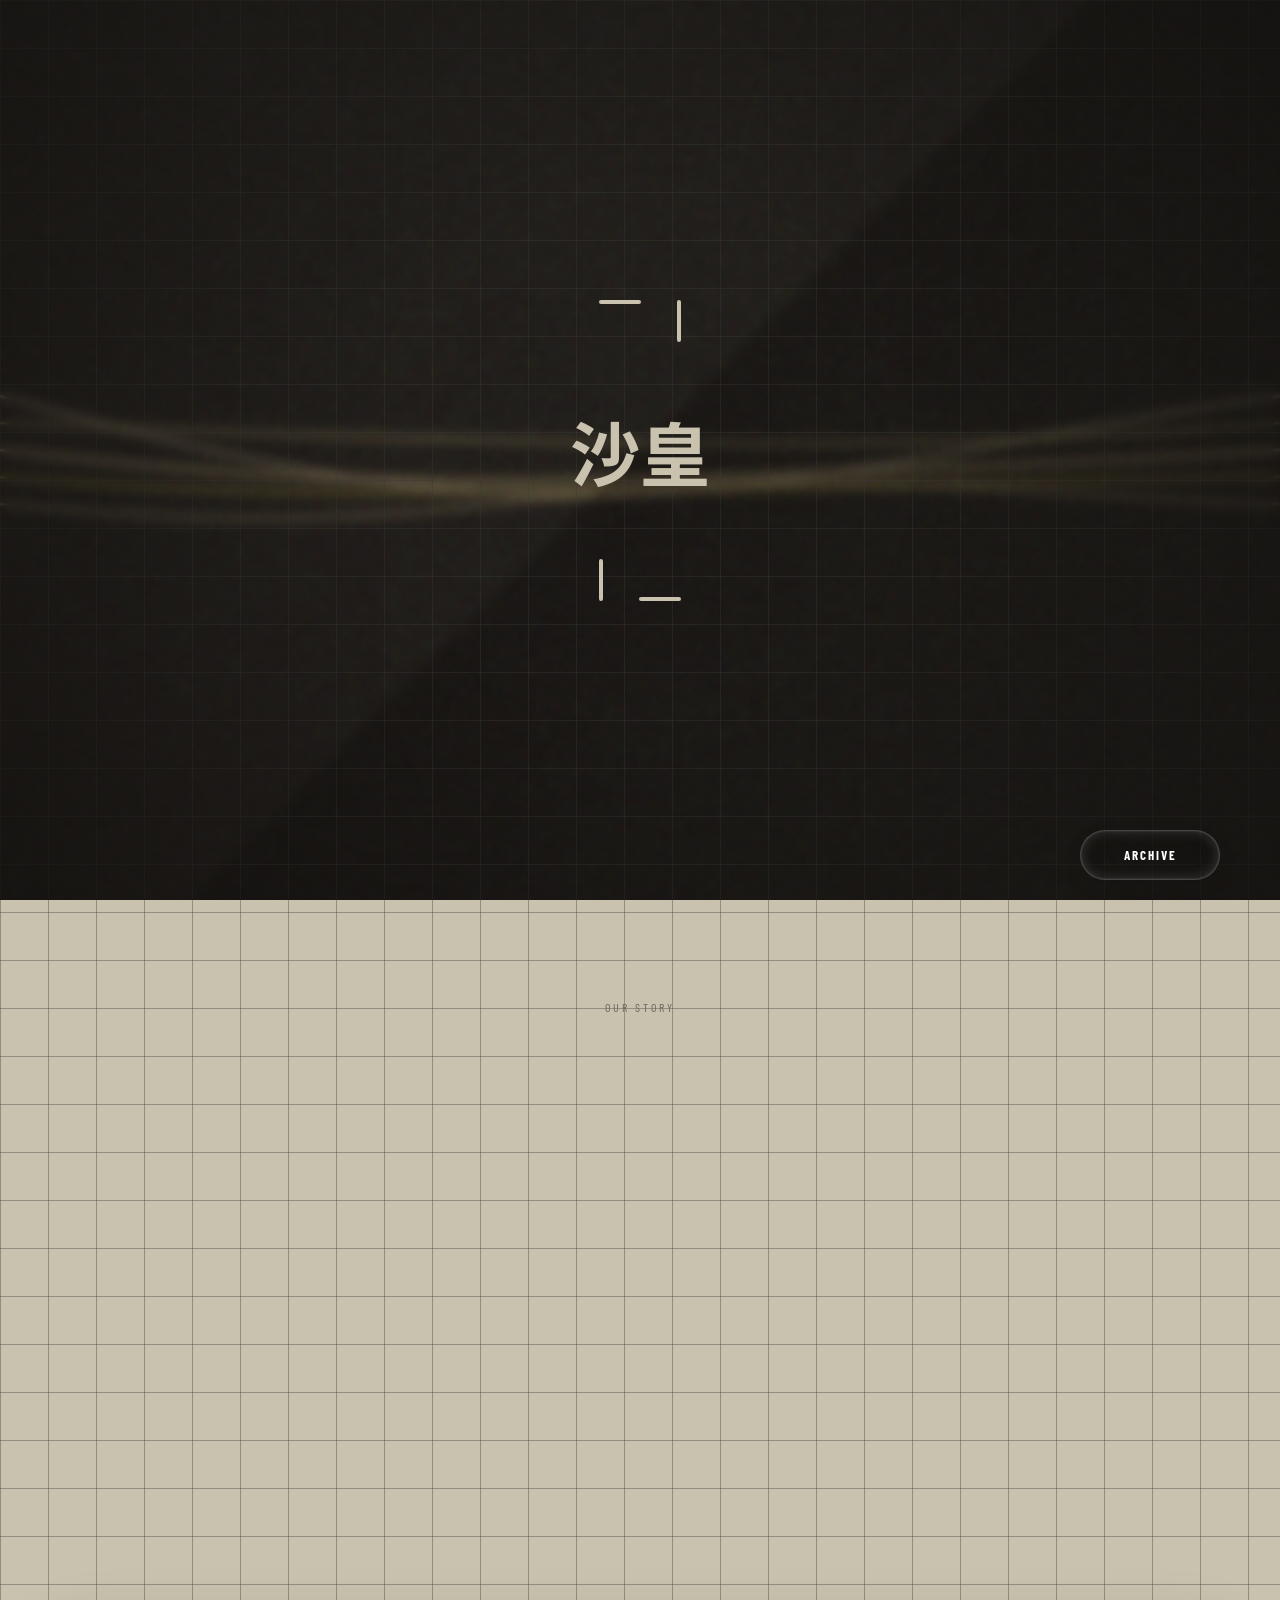
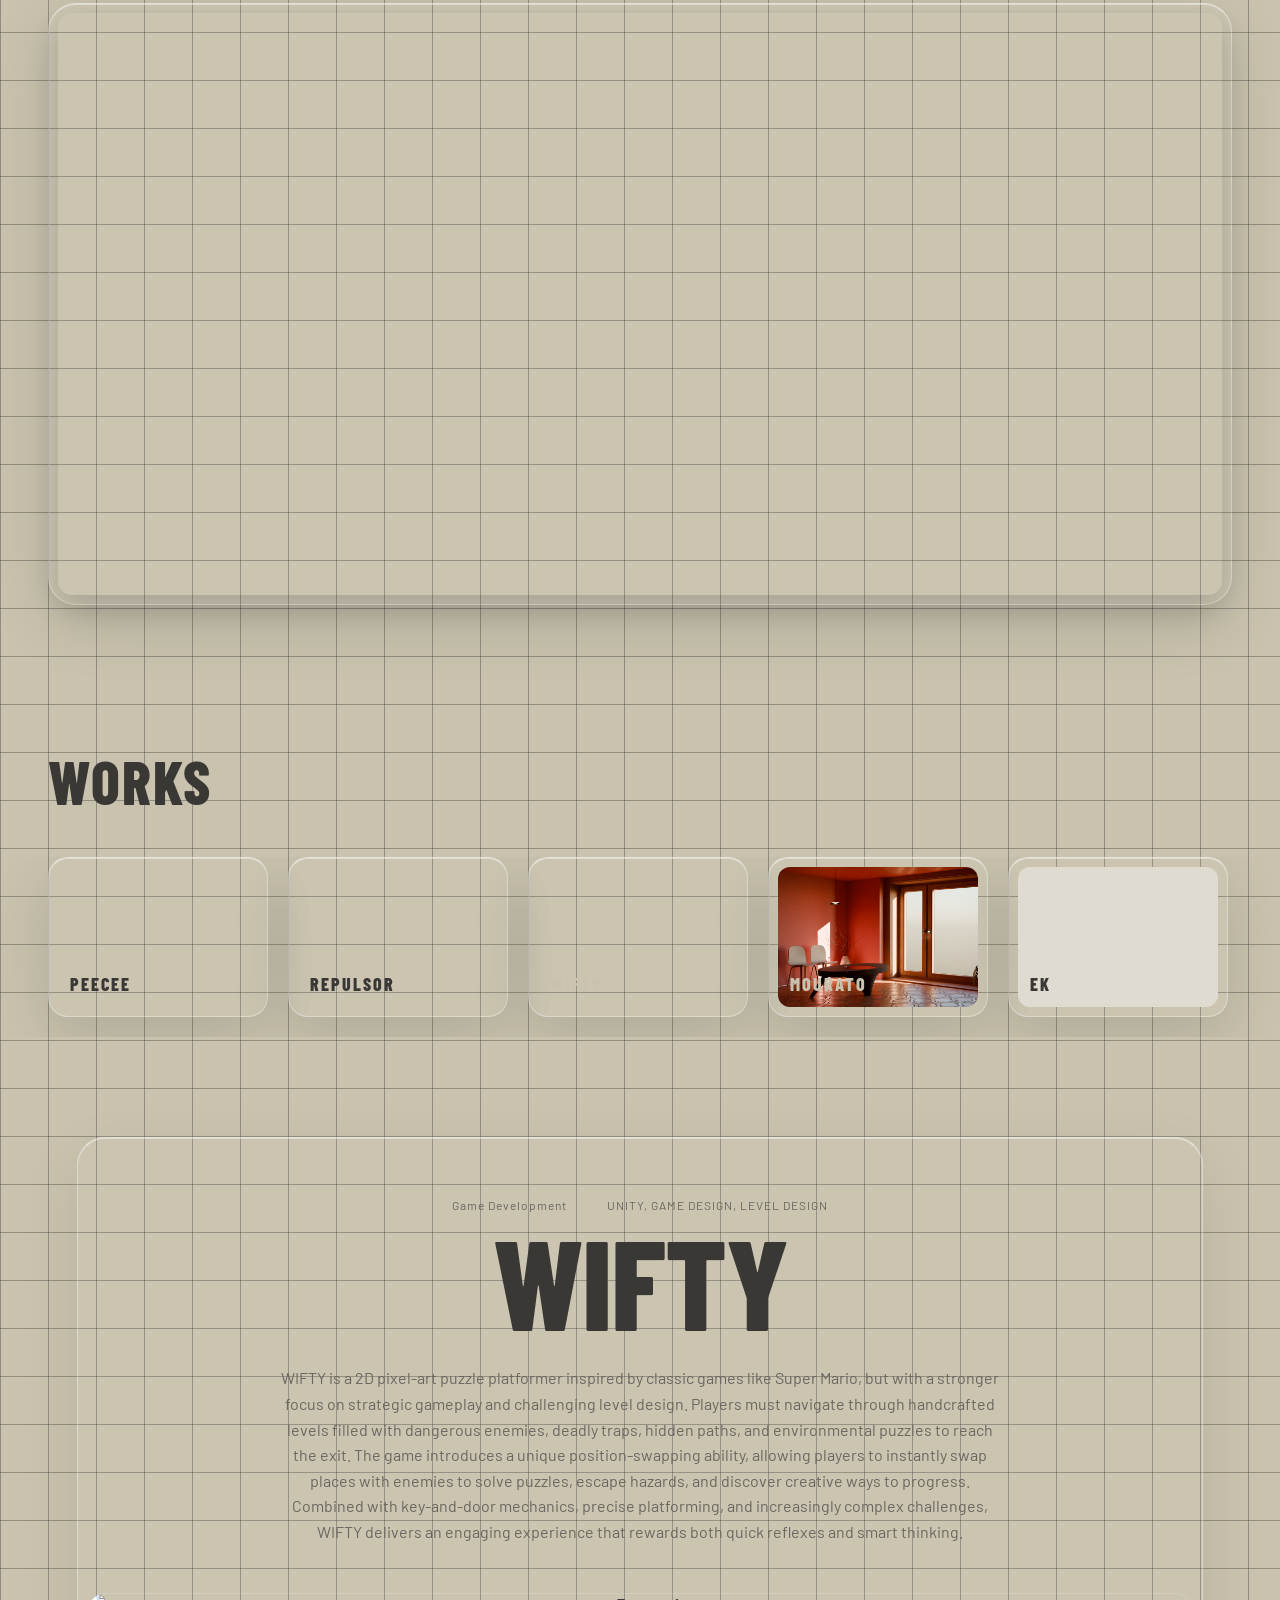
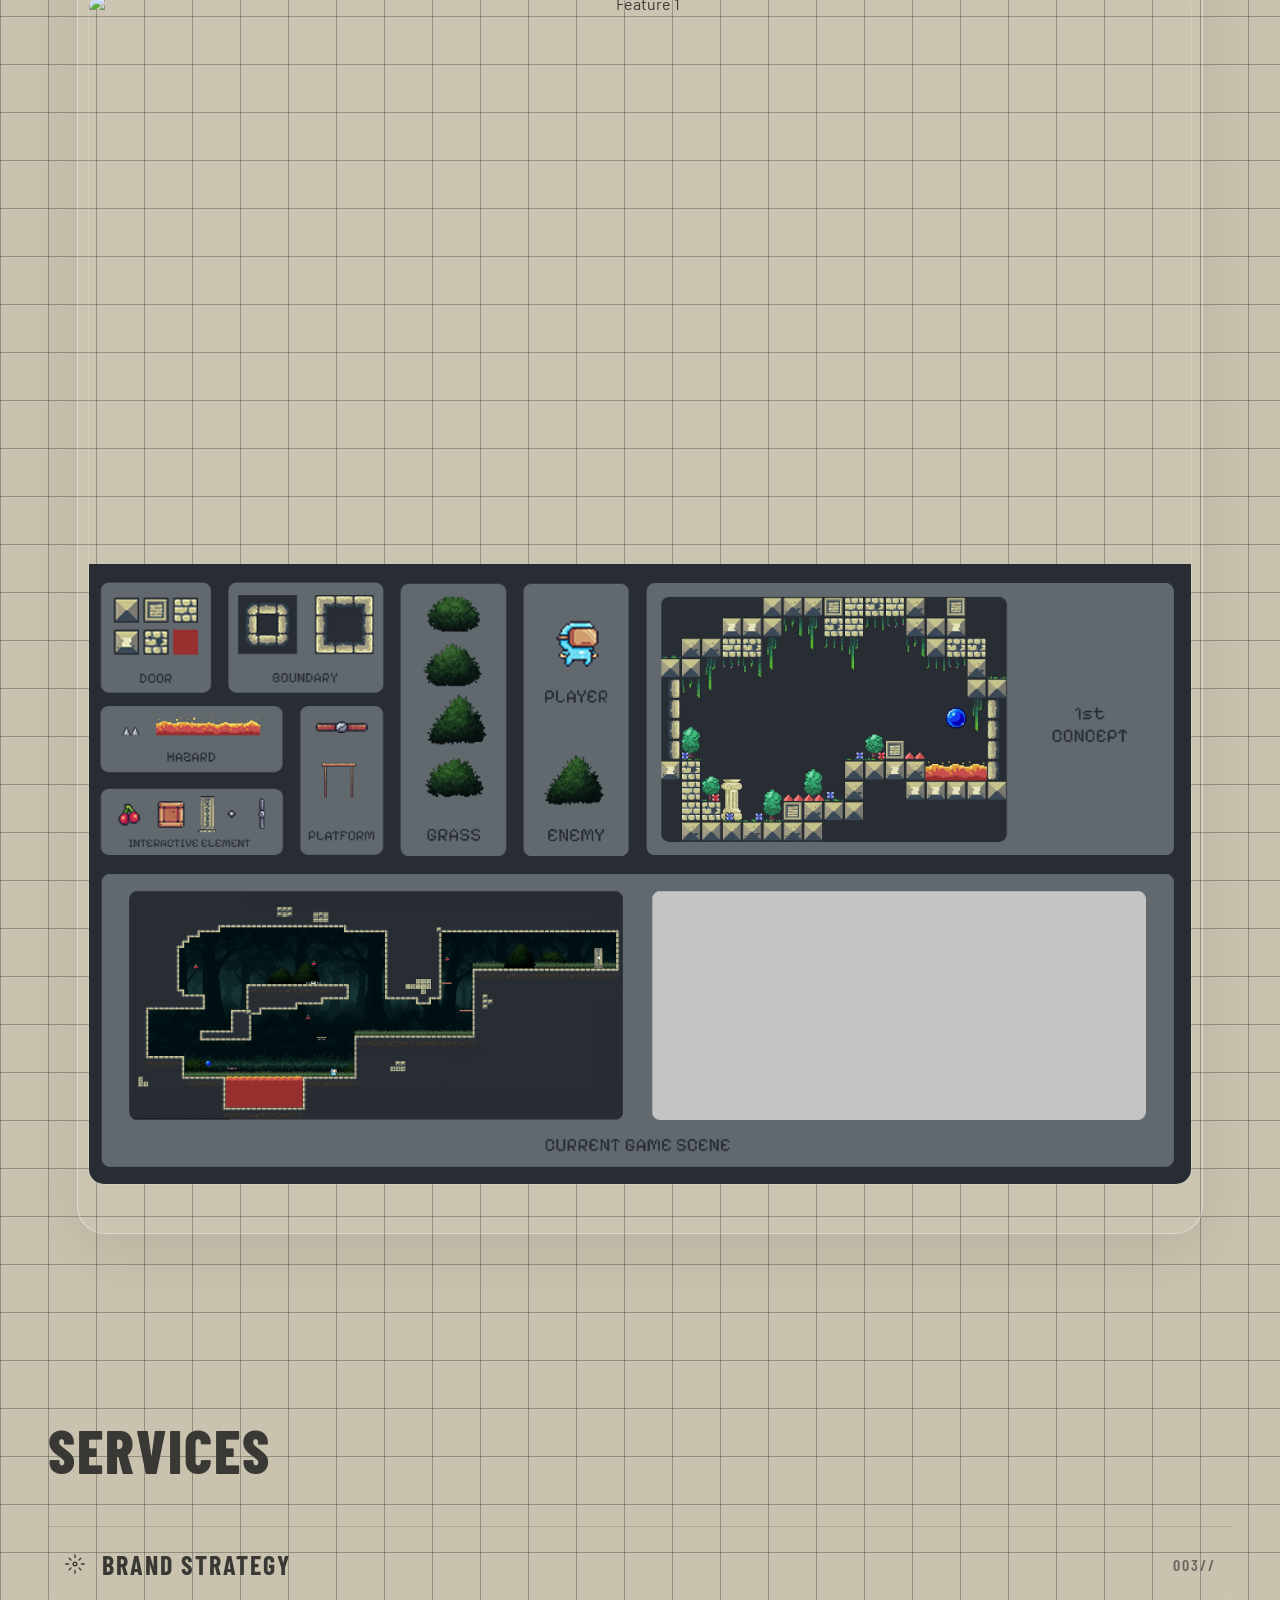
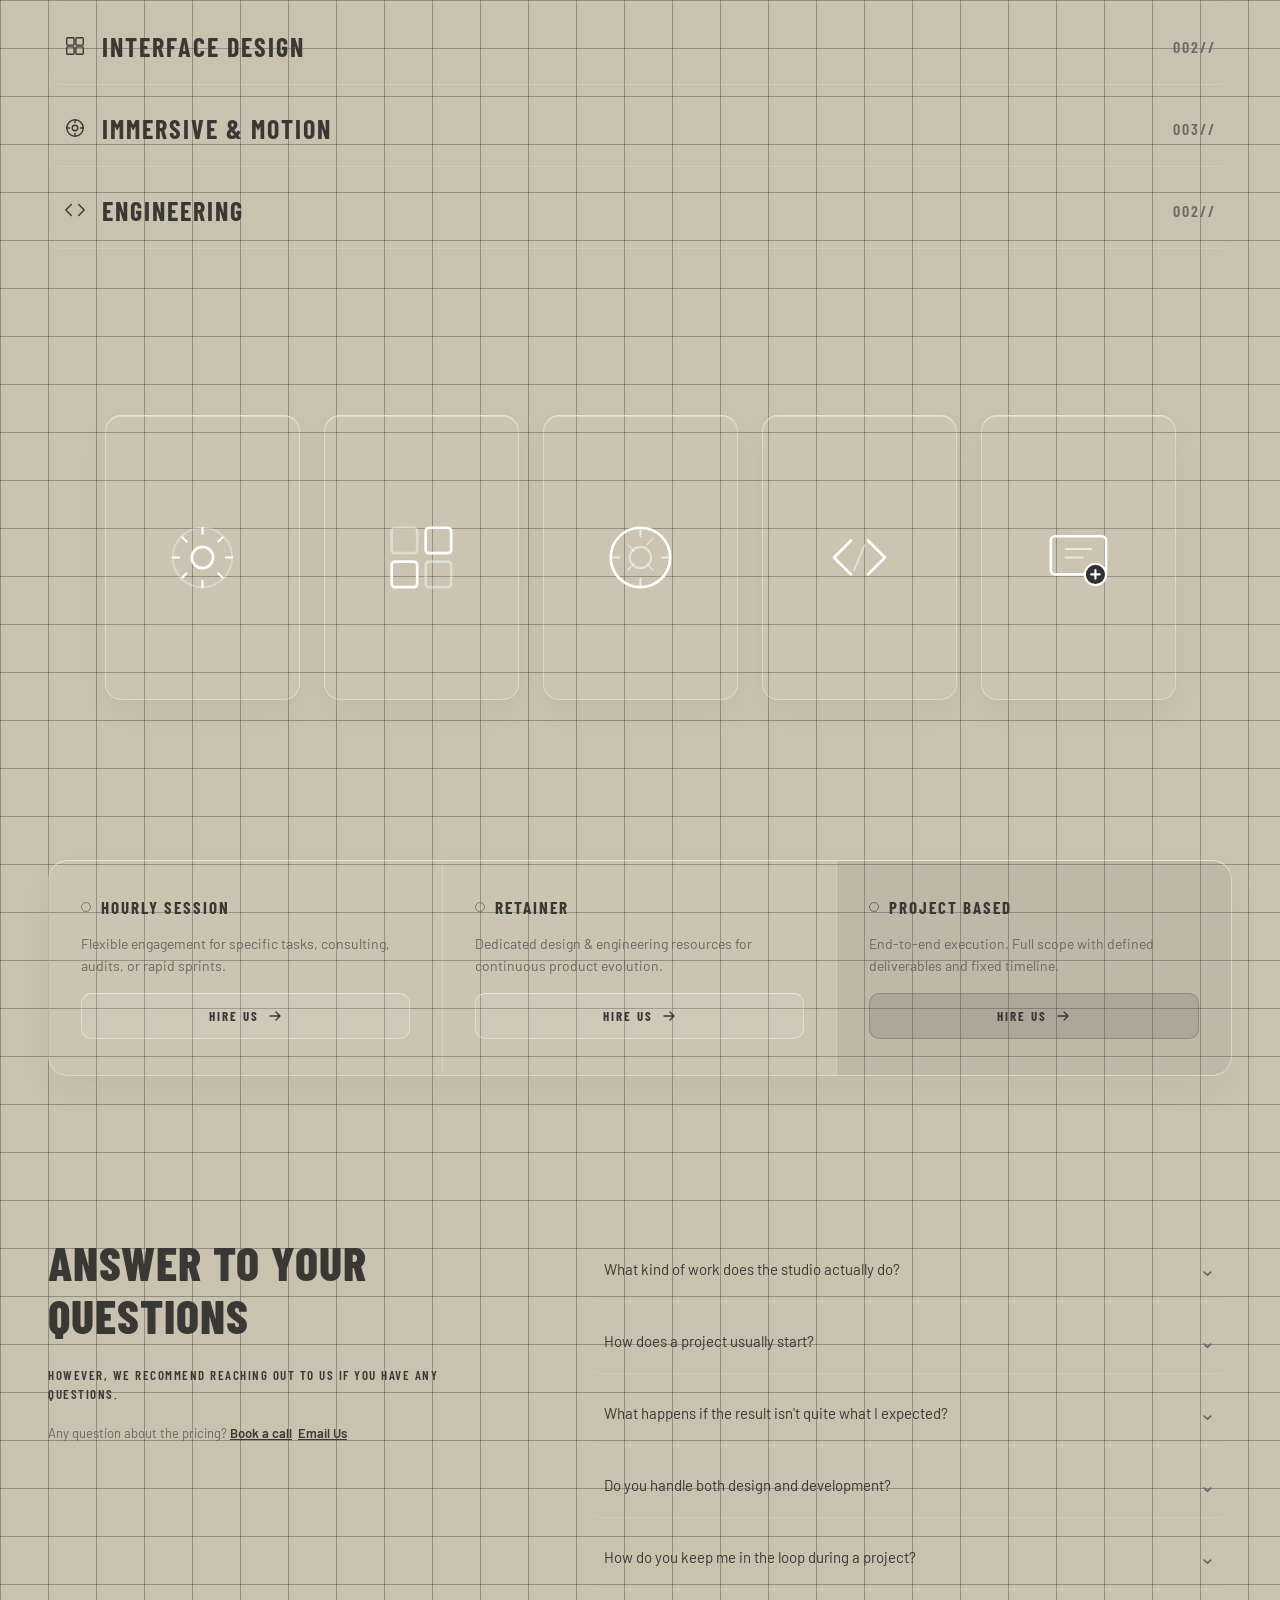
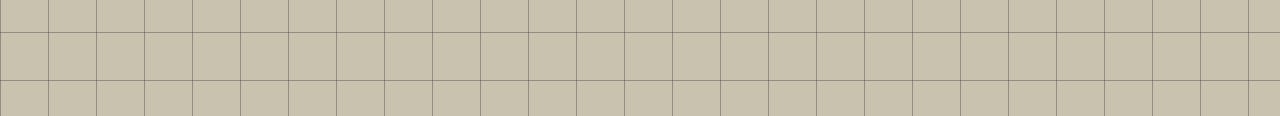
==== commit 8044e795: "feat: implement new hero section with GSAP animations and add supporting media assets" ====
--- a/index.html
+++ b/index.html
@@ -13,204 +13,364 @@
     href="https://fonts.googleapis.com/css2?family=Barlow+Condensed:ital,wght@0,300;0,400;0,500;0,600;0,700;0,800;0,900;1,300;1,400;1,600;1,700&family=Barlow:ital,wght@0,300;0,400;0,500;0,600;1,300;1,400&display=swap"
     rel="stylesheet" />
   <link rel="stylesheet" href="style.css" />
-  <link href="https://fonts.googleapis.com/css2?family=Anton&family=Noto+Sans+JP:wght@700&display=swap" rel="stylesheet">
+  <link href="https://fonts.googleapis.com/css2?family=Anton&family=Noto+Sans+JP:wght@700&display=swap"
+    rel="stylesheet">
   <style>
     :root {
-        --hero-text: #C8C2AE;
+      --hero-text: #C8C2AE;
     }
 
     .hero {
-        position: relative;
-        width: 100%;
-        max-width: 100%;
-        height: 100vh;
-        overflow: hidden;
-        display: flex;
-        align-items: center;
-        justify-content: center;
-    }
-
-    /* Background Image */
-    .hero::before {
-        content: "";
-        position: absolute;
-        inset: -8%;
-        background: url("tt/background.png") center center/cover no-repeat;
-        transform: scale(1.15);
-        filter: blur(20px);
-        z-index: 0;
-    }
-
-    /* Dark overlay */
-    .hero::after {
-        content: "";
-        position: absolute;
-        inset: 0;
-        background: linear-gradient(rgba(18, 16, 14, .45), rgba(18, 16, 14, .45));
-        z-index: 1;
+      position: relative;
+      width: 100%;
+      max-width: 100%;
+      height: 100vh;
+      overflow: hidden;
+      display: flex;
+      align-items: center;
+      justify-content: center;
+    }
+
+    /* Stacking order layers styling */
+    .fabric-texture {
+      position: absolute;
+      inset: -8%;
+      background: url("tt/background.png") center center/cover no-repeat;
+      transform: scale(1.15);
+      z-index: 0;
+      pointer-events: none;
+    }
+
+    #wavesCanvas {
+      position: absolute;
+      inset: 0;
+      width: 100%;
+      height: 100%;
+      z-index: 1;
+      mix-blend-mode: screen;
+      pointer-events: none;
+    }
+
+    .diagonal-fold {
+      position: absolute;
+      inset: 0;
+      background: linear-gradient(135deg, rgba(255, 255, 255, 0.02) 0%, rgba(255, 255, 255, 0) 50%, rgba(0, 0, 0, 0.28) 50%, rgba(0, 0, 0, 0.12) 100%);
+      z-index: 2;
+      pointer-events: none;
+    }
+
+    .filter-layer {
+      position: absolute;
+      inset: -8%;
+      backdrop-filter: blur(5px);
+      -webkit-backdrop-filter: blur(100px);
+      background: rgba(18, 16, 14, 0.45);
+      z-index: 3;
+      transform: scale(1.15);
+      pointer-events: none;
     }
 
     /* Infinite noise / grain */
     @keyframes noise-animation {
-        0% { transform: translate(0, 0); }
-        10% { transform: translate(-5%, -5%); }
-        20% { transform: translate(-10%, 5%); }
-        30% { transform: translate(5%, -10%); }
-        40% { transform: translate(-5%, 15%); }
-        50% { transform: translate(-10%, 5%); }
-        60% { transform: translate(15%, 0); }
-        70% { transform: translate(0, 10%); }
-        80% { transform: translate(-15%, 15%); }
-        90% { transform: translate(10%, 5%); }
-        100% { transform: translate(5%, 0); }
+      0% {
+        transform: translate(0, 0);
+      }
+
+      10% {
+        transform: translate(-5%, -5%);
+      }
+
+      20% {
+        transform: translate(-10%, 5%);
+      }
+
+      30% {
+        transform: translate(5%, -10%);
+      }
+
+      40% {
+        transform: translate(-5%, 15%);
+      }
+
+      50% {
+        transform: translate(-10%, 5%);
+      }
+
+      60% {
+        transform: translate(15%, 0);
+      }
+
+      70% {
+        transform: translate(0, 10%);
+      }
+
+      80% {
+        transform: translate(-15%, 15%);
+      }
+
+      90% {
+        transform: translate(10%, 5%);
+      }
+
+      100% {
+        transform: translate(5%, 0);
+      }
+    }
+
+    .grid-overlay {
+      position: absolute;
+      inset: 0;
+      background-image:
+        linear-gradient(var(--grid-color) 1px, transparent 1px),
+        linear-gradient(90deg, var(--grid-color) 1px, transparent 1px);
+      background-size: 48px 48px;
+      z-index: 4;
+      pointer-events: none;
     }
 
     .grain {
-        position: absolute;
-        top: -50%;
-        left: -50%;
-        width: 200%;
-        height: 200%;
-        z-index: 2;
-        opacity: .15;
-        background-image: url("data:image/svg+xml,%3Csvg viewBox='0 0 200 200' xmlns='http://www.w3.org/2000/svg'%3E%3Cfilter id='noiseFilter'%3E%3CfeTurbulence type='fractalNoise' baseFrequency='0.8' numOctaves='3' stitchTiles='stitch'/%3E%3C/filter%3E%3Crect width='100%25' height='100%25' filter='url(%23noiseFilter)'/%3E%3C/svg%3E");
-        animation: noise-animation 0.2s steps(4) infinite;
-        mix-blend-mode: soft-light;
-        pointer-events: none;
+      position: absolute;
+      top: -50%;
+      left: -50%;
+      width: 200%;
+      height: 200%;
+      z-index: 5;
+      opacity: .15;
+      background-image: url("data:image/svg+xml,%3Csvg viewBox='0 0 200 200' xmlns='http://www.w3.org/2000/svg'%3E%3Cfilter id='noiseFilter'%3E%3CfeTurbulence type='fractalNoise' baseFrequency='0.8' numOctaves='3' stitchTiles='stitch'/%3E%3C/filter%3E%3Crect width='100%25' height='100%25' filter='url(%23noiseFilter)'/%3E%3C/svg%3E");
+      animation: noise-animation 0.2s steps(4) infinite;
+      mix-blend-mode: soft-light;
+      pointer-events: none;
+    }
+
+    #heroCanvas {
+      position: absolute;
+      inset: 0;
+      width: 100%;
+      height: 100%;
+      z-index: 6;
+      pointer-events: none;
+    }
+
+    .vignette {
+      position: absolute;
+      inset: 0;
+      background: radial-gradient(circle, transparent 35%, rgba(18, 16, 14, 0.65) 100%);
+      z-index: 7;
+      pointer-events: none;
     }
 
     .container {
-        position: relative;
-        z-index: 3;
-        width: 100%;
-        height: 100%;
-        display: grid;
-        grid-template-columns: 1fr auto 1fr;
-        align-items: center;
-        padding: 0 9vw;
+      position: relative;
+      z-index: 8;
+      width: 100%;
+      height: 50%;
+      display: grid;
+      grid-template-columns: 1fr auto 1fr;
+      align-items: center;
+      padding: 0 9vw;
+    }
+
+    /* Glass Surface Styling (React Bits Refraction Effect) */
+    .glass-surface {
+      position: relative;
+      display: flex;
+      align-items: center;
+      justify-content: center;
+      overflow: hidden;
+      transition: opacity 0.26s ease-out, transform 0.2s cubic-bezier(0.25, 1, 0.5, 1);
+      cursor: pointer;
+      user-select: none;
+    }
+
+    .glass-surface:hover {
+      transform: translateY(-2px);
+    }
+
+    .glass-surface:active {
+      transform: translateY(0);
+    }
+
+    .glass-surface__filter {
+      width: 100%;
+      height: 100%;
+      pointer-events: none;
+      position: absolute;
+      inset: 0;
+      opacity: 0;
+      z-index: -1;
+    }
+
+    .glass-surface__content {
+      width: 100%;
+      height: 100%;
+      display: flex;
+      align-items: center;
+      justify-content: center;
+      padding: 0.5rem;
+      border-radius: inherit;
+      position: relative;
+      z-index: 1;
+      text-decoration: none;
+    }
+
+    .glass-surface__content span {
+      display: inline-block;
+      font-family: var(--font-cond);
+      font-weight: 700;
+      font-size: 13px;
+      letter-spacing: 2px;
+      color: #ffffff;
+      mix-blend-mode: difference;
+    }
+
+    .glass-surface--svg {
+      background: rgba(18, 16, 14, 0.1);
+      backdrop-filter: url(#glass-filter-footer) saturate(1.8);
+      -webkit-backdrop-filter: url(#glass-filter-footer) saturate(1.8);
+      box-shadow:
+        0 0 2px 1px rgba(255, 255, 255, 0.2) inset,
+        0 0 10px 4px rgba(255, 255, 255, 0.1) inset,
+        0px 4px 16px rgba(17, 17, 26, 0.05),
+        0px 8px 24px rgba(17, 17, 26, 0.05),
+        0px 4px 16px rgba(17, 17, 26, 0.05) inset,
+        0px 8px 24px rgba(17, 17, 26, 0.05) inset;
+    }
+
+    .glass-surface--fallback {
+      background: rgba(255, 255, 255, 0.06);
+      backdrop-filter: blur(12px) saturate(1.8) brightness(1.2);
+      -webkit-backdrop-filter: blur(12px) saturate(1.8) brightness(1.2);
+      border: 1px solid rgba(255, 255, 255, 0.2);
+      box-shadow:
+        0 8px 32px 0 rgba(0, 0, 0, 0.12),
+        inset 0 1px 0 0 rgba(255, 255, 255, 0.25),
+        inset 0 -1px 0 0 rgba(255, 255, 255, 0.1);
     }
 
     .side {
-        opacity: 0; /* Prevents FOUC before GSAP splits the text */
-        font-family: 'Anton', sans-serif;
-        color: var(--hero-text);
-        font-size: 8vw;
-        line-height: .9;
-        letter-spacing: 2px;
-        text-transform: uppercase;
-        text-shadow:
-            0 2px 4px rgba(0, 0, 0, .35),
-            0 20px 40px rgba(0, 0, 0, .25);
+      opacity: 0;
+      /* Prevents FOUC before GSAP splits the text */
+      font-family: 'Anton', sans-serif;
+      color: var(--hero-text);
+      font-size: 8vw;
+      line-height: .9;
+      letter-spacing: 2px;
+      text-transform: uppercase;
+      text-shadow:
+        0 2px 4px rgba(0, 0, 0, .35),
+        0 20px 40px rgba(0, 0, 0, .25);
     }
 
     .left {
-        justify-self: start;
+      justify-self: start;
     }
 
     .right {
-        justify-self: end;
-        text-align: right;
+      justify-self: end;
+      text-align: right;
     }
 
     .center {
-        display: flex;
-        flex-direction: column;
-        align-items: center;
-        justify-content: center;
-        margin: 0 7vw;
-        gap: 18px;
-        perspective: 1000px;
-        transform-style: preserve-3d;
+      display: flex;
+      flex-direction: column;
+      align-items: center;
+      justify-content: center;
+      margin: 0 7vw;
+      gap: 18px;
+      perspective: 1000px;
+      transform-style: preserve-3d;
     }
 
     .symbol {
-        color: var(--hero-text);
-        font-family: 'Noto Sans JP', sans-serif;
-        font-size: 70px;
-        font-weight: 700;
-        display: inline-block;
-        transform-style: preserve-3d;
-        will-change: transform;
+      color: var(--hero-text);
+      font-family: 'Noto Sans JP', sans-serif;
+      font-size: 70px;
+      font-weight: 700;
+      display: inline-block;
+      transform-style: preserve-3d;
+      will-change: transform;
     }
 
     /* Corner Brackets */
     .corner {
-        width: 82px;
-        height: 82px;
-        position: relative;
+      width: 82px;
+      height: 82px;
+      position: relative;
     }
 
     .corner::before,
     .corner::after {
-        content: "";
-        position: absolute;
-        background: var(--hero-text);
-        border-radius: 4px;
+      content: "";
+      position: absolute;
+      background: var(--hero-text);
+      border-radius: 4px;
     }
 
     .top::before {
-        width: 42px;
-        height: 4px;
-        left: 0;
-        top: 0;
+      width: 42px;
+      height: 4px;
+      left: 0;
+      top: 0;
     }
 
     .top::after {
-        width: 4px;
-        height: 42px;
-        right: 0;
-        top: 0;
+      width: 4px;
+      height: 42px;
+      right: 0;
+      top: 0;
     }
 
     .bottom::before {
-        width: 42px;
-        height: 4px;
-        right: 0;
-        bottom: 0;
+      width: 42px;
+      height: 4px;
+      right: 0;
+      bottom: 0;
     }
 
     .bottom::after {
-        width: 4px;
-        height: 42px;
-        left: 0;
-        bottom: 0;
+      width: 4px;
+      height: 42px;
+      left: 0;
+      bottom: 0;
     }
 
     @media(max-width:900px) {
-        .container {
-            grid-template-columns: 1fr;
-            gap: 40px;
-            text-align: center;
-            padding: 0 15px;
-        }
-
-        .cnter {
-            justify-self: center;
-            text-align: center;
-        }
-
-        .side {
-            font-size: clamp(48px, 16vw, 72px);
-        }
-
-        .symbol {
-            font-size: clamp(40px, 12vw, 56px);
-        }
-
-        .corner {
-            width: 60px;
-            height: 60px;
-        }
-
-        .top::before, .bottom::before {
-            width: 30px;
-            height: 3px;
-        }
-
-        .top::after, .bottom::after {
-            width: 3px;
-            height: 30px;
-        }
+      .container {
+        grid-template-columns: 1fr;
+        gap: 40px;
+        text-align: center;
+        padding: 0 15px;
+      }
+
+      .cnter {
+        justify-self: center;
+        text-align: center;
+      }
+
+      .side {
+        font-size: clamp(48px, 16vw, 72px);
+      }
+
+      .symbol {
+        font-size: clamp(40px, 12vw, 56px);
+      }
+
+      .corner {
+        width: 60px;
+        height: 60px;
+      }
+
+      .top::before,
+      .bottom::before {
+        width: 30px;
+        height: 3px;
+      }
+
+      .top::after,
+      .bottom::after {
+        width: 3px;
+        height: 30px;
+      }
     }
   </style>
 </head>
@@ -221,7 +381,12 @@
   <div id="loader">
     <div class="loader-logo">
       <div class="spinner loader-spinner">
-        <div></div><div></div><div></div><div></div><div></div><div></div>
+        <div></div>
+        <div></div>
+        <div></div>
+        <div></div>
+        <div></div>
+        <div></div>
       </div>
       <span class="loader-text">SYNAPSER STUDIO</span>
     </div>
@@ -230,50 +395,35 @@
     </div>
   </div>
 
-  <!-- Header -->
-  <header id="site-header">
-    <div class="header-logo" id="nav-home">
-      <div class="spinner logo-spinner">
-        <div></div><div></div><div></div><div></div><div></div><div></div>
-      </div>
-      <div class="logo-text">
-        <span>SYNAPSER</span>
-        <span>STUDIO</span>
-      </div>
+
+
+  <!-- Footer ARCHIVE -->
+  <div class="footer-email">
+    <div id="footerNavBtn" class="glass-surface nav-link" data-page="archive"
+      style="width: 140px; height: 50px; border-radius: 25px;">
+      <svg class="glass-surface__filter" xmlns="http://www.w3.org/2000/svg">
+        <defs>
+          <filter id="glass-filter-footer" color-interpolation-filters="sRGB" x="0%" y="0%" width="100%" height="100%">
+            <feImage id="glass-fe-image-footer" x="0" y="0" width="100%" height="100%" preserveAspectRatio="none"
+              result="map" />
+            <feDisplacementMap id="glass-red-footer" in="SourceGraphic" in2="map" result="dispRed" />
+            <feColorMatrix in="dispRed" type="matrix" values="1 0 0 0 0  0 0 0 0 0  0 0 0 0 0  0 0 0 1 0"
+              result="red" />
+            <feDisplacementMap id="glass-green-footer" in="SourceGraphic" in2="map" result="dispGreen" />
+            <feColorMatrix in="dispGreen" type="matrix" values="0 0 0 0 0  0 1 0 0 0  0 0 0 0 0  0 0 0 1 0"
+              result="green" />
+            <feDisplacementMap id="glass-blue-footer" in="SourceGraphic" in2="map" result="dispBlue" />
+            <feColorMatrix in="dispBlue" type="matrix" values="0 0 0 0 0  0 0 0 0 0  0 0 1 0 0  0 0 0 1 0"
+              result="blue" />
+            <feBlend in="red" in2="green" mode="screen" result="rg" />
+            <feBlend in="rg" in2="blue" mode="screen" result="output" />
+            <feGaussianBlur id="glass-blur-footer" in="output" stdDeviation="0.7" />
+          </filter>
+        </defs>
+      </svg>
+      <div class="glass-surface__content">
+        <span>A</span><span>R</span><span>C</span><span>H</span><span>I</span><span>V</span><span>E</span></div>
     </div>
-
-    <nav class="header-nav">
-      <div class="nav-box">
-        <a href="#" class="nav-link active" data-page="homepage" id="navHomepage">
-          <span class="nav-num">001</span>/<span class="nav-label">HOMEPAGE</span>
-        </a>
-        <a href="#" class="nav-link" data-page="manifesto" id="navManifesto">
-          <span class="nav-num">002</span>/<span class="nav-label">MANIFESTO</span>
-        </a>
-        <a href="#" class="nav-link" data-page="archive" id="navArchive">
-          <span class="nav-num">003</span>/<span class="nav-label">ARCHIVE</span>
-        </a>
-      </div>
-    </nav>
-
-    <div class="header-right">
-      <button class="lang-btn" id="langToggle">PT</button>
-      <span class="header-divider">|</span>
-      <button class="sound-btn" id="soundToggle" title="Toggle sound">
-        <svg class="sound-icon" viewBox="0 0 20 20" fill="none" xmlns="http://www.w3.org/2000/svg">
-          <path d="M3 7H7L12 3V17L7 13H3V7Z" stroke="#3a3835" stroke-width="1.4" fill="none" />
-          <path class="sound-wave-1" d="M14 7C14.8 7.8 15.3 8.8 15.3 10C15.3 11.2 14.8 12.2 14 13" stroke="#3a3835"
-            stroke-width="1.4" stroke-linecap="round" />
-          <path class="sound-wave-2" d="M16.5 5C17.9 6.4 18.7 8.1 18.7 10C18.7 11.9 17.9 13.6 16.5 15" stroke="#3a3835"
-            stroke-width="1.4" stroke-linecap="round" />
-        </svg>
-      </button>
-    </div>
-  </header>
-
-  <!-- Footer EMAIL US -->
-  <div class="footer-email">
-    <a href="mailto:hello@synapserstudio.com">EMAIL US</a>
   </div>
 
   <!-- ======================== HOMEPAGE ======================== -->
@@ -282,31 +432,39 @@
     <!-- Hero Section -->
     <section class="hero">
 
-        <div class="grain"></div>
-
-        <div class="container">
-
-            <div class="side left cnter">
-                BUILT<br>
-                BOLD
-            </div>
-
-            <div class="center">
-
-                <div class="corner top"></div>
-
-                <div class="symbol">沙皇</div>
-
-                <div class="corner bottom"></div>
-
-            </div>
-
-            <div class="side right cnter">
-                MADE<br>
-                HUMAN
-            </div>
-
-        </div>
+      <div class="fabric-texture"></div>
+      <canvas id="wavesCanvas"></canvas>
+      <div class="diagonal-fold"></div>
+      <div class="filter-layer"></div>
+      <div class="grid-overlay"></div>
+      <div class="grain"></div>
+      <canvas id="heroCanvas"></canvas>
+      <div class="vignette"></div>
+
+      <div class="container">
+
+        <div class="side left cnter">
+          BUILT<br>
+          BOLD
+        </div>
+
+        <div class="center">
+
+          <div class="corner top"></div>
+
+          <div class="symbol">沙皇<br></div>
+
+
+          <div class="corner bottom"></div>
+
+        </div>
+
+        <div class="side right cnter">
+          MADE<br>
+          HUMAN
+        </div>
+
+      </div>
 
     </section>
 
@@ -326,7 +484,8 @@
     <!-- Video Section -->
     <section class="home-video-section" id="homeVideoSection">
       <div class="glass-wrapper" id="video-player-container">
-        <video id="video-player" class="home-video" src="zong.mp4" autoplay muted loop playsinline preload="auto"></video>
+        <video id="video-player" class="home-video" src="zong.mp4" autoplay muted loop playsinline
+          preload="auto"></video>
         <button id="fullscreen-btn" title="Fullscreen">&#x26F6;</button>
       </div>
     </section>
@@ -360,7 +519,8 @@
                       <path d="M4 20 L20 4 L36 20" stroke="white" stroke-width="2.5" fill="none" />
                       <path d="M4 30 L20 14 L36 30" stroke="white" stroke-width="2.5" fill="none" />
                     </svg> -->
-                    <span class="work-name">ROTA DO<br>NEVEIRO</span>
+                    <!-- <span class="work-name">WIFTY<br>NEVEIRO</span> -->
+                    <span class="work-name">WIFTY</span>
                   </div>
                 </div>
               </div>
@@ -388,17 +548,13 @@
     <section class="featured-work-section" id="featuredWork">
       <div class="featured-text-content">
         <div class="featured-meta">
-          <span class="feat-category">Municipalities of Cadaval, Castanheira de Pera, and Lousã</span>
-          <span class="feat-tags">Technical SEO, Performance, CMS Integration</span>
-        </div>
-        <h2 class="featured-title">ROTA DO NEVEIRO</h2>
-        <p class="featured-description">A historical and cultural route brought to life with immersive storytelling, custom interactive maps, and a high-performance CMS integration.</p>
+          <span class="feat-category"></span>
+          <span class="feat-tags"></span>
+        </div>
+        <h2 class="featured-title"></h2>
+        <p class="featured-description"></p>
       </div>
-      <div class="featured-images">
-        <div class="feat-img-wrapper"><img src="ring1.png" alt="Feature 1" class="feat-img" /></div>
-        <div class="feat-img-wrapper"><img src="pc main.png" alt="Feature 2" class="feat-img" /></div>
-        <div class="feat-img-wrapper"><img src="sofa3.png" alt="Feature 3" class="feat-img" /></div>
-      </div>
+      <div class="featured-images"></div>
     </section>
 
     <!-- Services Section -->
@@ -657,44 +813,7 @@
   </div><!-- end homepage -->
 
 
-  <!-- ======================== MANIFESTO ======================== -->
-  <div id="page-manifesto" class="page">
-
-    <section class="manifesto-section">
-      <div class="section-inner">
-
-        <div class="manifesto-block">
-          <p class="manifesto-label">OUR STORY</p>
-          <h2 class="manifesto-body">
-            FROM THE START, WE SOUGHT TO CREATE A SPACE WHERE WE COULD EXPLORE NEW IDEAS AND PUSH THE BOUNDARIES OF WHAT
-            IS POSSIBLE. WE OPERATE AS A DIGITAL ATELIER IN LISBON—A TAILORED STUDIO WHERE CRAFT MEETS TECHNOLOGY.
-            WORKING CLOSELY WITH AGENCIES, BRANDS, AND VISIONARIES, WE APPROACH EACH PROJECT WITH THE PRECISION AND CARE
-            OF TRADITIONAL CRAFTSMANSHIP, APPLIED TO CONTEMPORARY DIGITAL WORK.
-          </h2>
-        </div>
-
-        <div class="manifesto-block">
-          <p class="manifesto-label">OUR CAPABILITIES</p>
-          <h2 class="manifesto-caps">
-            3D, WEBSITE DESIGN, WEBSITE DEVELOPMENT, SOFTWARE DEVELOPMENT, PHOTOGRAMMETRY, BRANDING, VIDEO EDITING,
-            UI/UX DESIGN, DIGITAL SIGNAGE
-          </h2>
-        </div>
-
-        <div class="manifesto-contact-block">
-          <p class="manifesto-label">GET IN TOUCH</p>
-          <div class="manifesto-links">
-            <a href="mailto:hello@synapserstudio.com" class="manifesto-link">EMAIL US</a>
-            <a href="#" class="manifesto-link">BOOK A CALL</a>
-            <a href="#" class="manifesto-link">INSTAGRAM</a>
-            <a href="#" class="manifesto-link">BEHANCE</a>
-          </div>
-        </div>
-
-      </div>
-    </section>
-
-  </div><!-- end manifesto -->
+
 
 
   <!-- ======================== ARCHIVE ======================== -->
@@ -704,7 +823,17 @@
     <div class="archive-toolbar" id="archiveToolbar">
       <!-- Network / List toggle -->
       <button class="archive-view-btn active" id="archiveNetwork" title="Network view">
-        <svg viewBox="0 0 20 20"><circle cx="10" cy="10" r="2.5" fill="currentColor"/><circle cx="3" cy="4" r="2" fill="currentColor" opacity=".6"/><circle cx="17" cy="4" r="2" fill="currentColor" opacity=".6"/><circle cx="3" cy="16" r="2" fill="currentColor" opacity=".6"/><circle cx="17" cy="16" r="2" fill="currentColor" opacity=".6"/><line x1="10" y1="10" x2="3" y2="4" stroke="currentColor" stroke-width="1.2"/><line x1="10" y1="10" x2="17" y2="4" stroke="currentColor" stroke-width="1.2"/><line x1="10" y1="10" x2="3" y2="16" stroke="currentColor" stroke-width="1.2"/><line x1="10" y1="10" x2="17" y2="16" stroke="currentColor" stroke-width="1.2"/></svg>
+        <svg viewBox="0 0 20 20">
+          <circle cx="10" cy="10" r="2.5" fill="currentColor" />
+          <circle cx="3" cy="4" r="2" fill="currentColor" opacity=".6" />
+          <circle cx="17" cy="4" r="2" fill="currentColor" opacity=".6" />
+          <circle cx="3" cy="16" r="2" fill="currentColor" opacity=".6" />
+          <circle cx="17" cy="16" r="2" fill="currentColor" opacity=".6" />
+          <line x1="10" y1="10" x2="3" y2="4" stroke="currentColor" stroke-width="1.2" />
+          <line x1="10" y1="10" x2="17" y2="4" stroke="currentColor" stroke-width="1.2" />
+          <line x1="10" y1="10" x2="3" y2="16" stroke="currentColor" stroke-width="1.2" />
+          <line x1="10" y1="10" x2="17" y2="16" stroke="currentColor" stroke-width="1.2" />
+        </svg>
       </button>
       <button class="archive-view-btn" id="archiveListBtn" title="List view">
         <svg viewBox="0 0 20 20">
@@ -783,404 +912,447 @@
   </div><!-- end archive -->
 
   <script>
-  /* ---- Neuron-cards network for archive page ---- */
-  (function(){
-    function initNetwork(){
-      const frame = document.getElementById('arch-frame');
-      if (!frame) return;
-      const svg = document.getElementById('arch-lines');
-
-      const nodeData = [
-        { cat:'dev',    eyebrow:'Code · 01',    name:'ROTA DO NEVEIRO',  role:'Interface & Engineering' },
-        { cat:'dev',    eyebrow:'Code · 02',    name:'EK STUDIO',        role:'Interface, Development' },
-        { cat:'dev',    eyebrow:'Code · 03',    name:'ROBOKI',           role:'Software Build' },
-        { cat:'game',   eyebrow:'Game · 04',    name:'REPULSOR',         role:'Motion & 3D Physics' },
-        { cat:'game',   eyebrow:'Game · 05',    name:'PEECEE',           role:'Game Design & Code' },
-        { cat:'design', eyebrow:'Design · 06',  name:'MONKEYS STUDIO',   role:'Branding, Interface' },
-        { cat:'design', eyebrow:'Design · 07',  name:'MOURATO',          role:'Branding, Photography' },
-      ];
-      const ringEdges = [[0,1],[1,2],[2,3],[3,4],[4,5],[5,6],[6,0]];
-
-      let W = frame.clientWidth, H = frame.clientHeight;
-      svg.setAttribute('width', W);
-      svg.setAttribute('height', H);
-
-      const nodes = nodeData.map((d) => {
-        const el = document.createElement('div');
-        el.className = 'arch-card ' + d.cat;
-        el.innerHTML = `
+    /* ---- Neuron-cards network for archive page ---- */
+    (function () {
+      function initNetwork() {
+        const frame = document.getElementById('arch-frame');
+        if (!frame) return;
+        const svg = document.getElementById('arch-lines');
+
+        const nodeData = [
+          { cat: 'dev', eyebrow: 'Code · 01', name: 'ROTA DO NEVEIRO', role: 'Interface & Engineering' },
+          { cat: 'dev', eyebrow: 'Code · 02', name: 'EK STUDIO', role: 'Interface, Development' },
+          { cat: 'dev', eyebrow: 'Code · 03', name: 'ROBOKI', role: 'Software Build' },
+          { cat: 'game', eyebrow: 'Game · 04', name: 'REPULSOR', role: 'Motion & 3D Physics' },
+          { cat: 'game', eyebrow: 'Game · 05', name: 'PEECEE', role: 'Game Design & Code' },
+          { cat: 'design', eyebrow: 'Design · 06', name: 'MONKEYS STUDIO', role: 'Branding, Interface' },
+          { cat: 'design', eyebrow: 'Design · 07', name: 'MOURATO', role: 'Branding, Photography' },
+        ];
+        const ringEdges = [[0, 1], [1, 2], [2, 3], [3, 4], [4, 5], [5, 6], [6, 0]];
+
+        let W = frame.clientWidth, H = frame.clientHeight;
+        svg.setAttribute('width', W);
+        svg.setAttribute('height', H);
+
+        const nodes = nodeData.map((d) => {
+          const el = document.createElement('div');
+          el.className = 'arch-card ' + d.cat;
+          el.innerHTML = `
           <div class="arch-pulse"></div>
           <div class="arch-eyebrow">${d.eyebrow}</div>
           <div class="arch-name">${d.name}</div>
           <div class="arch-role">${d.role}</div>
         `;
-        frame.appendChild(el);
-        return { el, cat: d.cat, w:172, h:92, x:0, y:0,
-          vx:(Math.random()-0.5)*1.6, vy:(Math.random()-0.5)*1.6, r:0 };
-      });
-
-      function measure(){
-        nodes.forEach(n => { n.w=n.el.offsetWidth; n.h=n.el.offsetHeight; n.r=Math.sqrt(n.w*n.w+n.h*n.h)/2.15; });
-      }
-      function layoutInitial(){
-        const cx=W/2, cy=H/2, R=Math.min(W,H)*0.30;
-        nodes.forEach((n,i) => {
-          const a=(i/nodes.length)*Math.PI*2-Math.PI/2;
-          n.x=cx+Math.cos(a)*R-n.w/2; n.y=cy+Math.sin(a)*R-n.h/2;
+          frame.appendChild(el);
+          return {
+            el, cat: d.cat, w: 172, h: 92, x: 0, y: 0,
+            vx: (Math.random() - 0.5) * 1.6, vy: (Math.random() - 0.5) * 1.6, r: 0
+          };
         });
-      }
-      measure(); layoutInitial();
-      nodes.forEach(n => { n.x=Math.max(8,Math.min(W-n.w-8,n.x)); n.y=Math.max(8,Math.min(H-n.h-8,n.y)); });
-
-      const SPEED_FLOOR=0.35;
-      function step(){
-        nodes.forEach(n => {
-          if(n.dragging) return;
-          n.x+=n.vx; n.y+=n.vy;
-          if(n.x<=6){n.x=6; n.vx=Math.abs(n.vx);}
-          if(n.x+n.w>=W-6){n.x=W-6-n.w; n.vx=-Math.abs(n.vx);}
-          if(n.y<=6){n.y=6; n.vy=Math.abs(n.vy);}
-          if(n.y+n.h>=H-6){n.y=H-6-n.h; n.vy=-Math.abs(n.vy);}
-        });
-        for(let i=0;i<nodes.length;i++){
-          for(let j=i+1;j<nodes.length;j++){
-            const a=nodes[i],b=nodes[j];
-            const acx=a.x+a.w/2,acy=a.y+a.h/2,bcx=b.x+b.w/2,bcy=b.y+b.h/2;
-            let dx=bcx-acx,dy=bcy-acy,dist=Math.sqrt(dx*dx+dy*dy)||0.001;
-            const minDist=(a.r+b.r);
-            if(dist<minDist){
-              const overlap=(minDist-dist)/2,nx=dx/dist,ny=dy/dist;
-              if(a.dragging){b.x+=nx*overlap*2;b.y+=ny*overlap*2;}
-              else if(b.dragging){a.x-=nx*overlap*2;a.y-=ny*overlap*2;}
-              else{a.x-=nx*overlap;a.y-=ny*overlap;b.x+=nx*overlap;b.y+=ny*overlap;}
-              const avn=a.vx*nx+a.vy*ny,bvn=b.vx*nx+b.vy*ny,diff=bvn-avn;
-              if(!a.dragging){a.vx+=diff*nx*0.5;a.vy+=diff*ny*0.5;}
-              if(!b.dragging){b.vx-=diff*nx*0.5;b.vy-=diff*ny*0.5;}
+
+        function measure() {
+          nodes.forEach(n => { n.w = n.el.offsetWidth; n.h = n.el.offsetHeight; n.r = Math.sqrt(n.w * n.w + n.h * n.h) / 2.15; });
+        }
+        function layoutInitial() {
+          const cx = W / 2, cy = H / 2, R = Math.min(W, H) * 0.30;
+          nodes.forEach((n, i) => {
+            const a = (i / nodes.length) * Math.PI * 2 - Math.PI / 2;
+            n.x = cx + Math.cos(a) * R - n.w / 2; n.y = cy + Math.sin(a) * R - n.h / 2;
+          });
+        }
+        measure(); layoutInitial();
+        nodes.forEach(n => { n.x = Math.max(8, Math.min(W - n.w - 8, n.x)); n.y = Math.max(8, Math.min(H - n.h - 8, n.y)); });
+
+        const SPEED_FLOOR = 0.35;
+        function step() {
+          nodes.forEach(n => {
+            if (n.dragging) return;
+            n.x += n.vx; n.y += n.vy;
+            if (n.x <= 6) { n.x = 6; n.vx = Math.abs(n.vx); }
+            if (n.x + n.w >= W - 6) { n.x = W - 6 - n.w; n.vx = -Math.abs(n.vx); }
+            if (n.y <= 6) { n.y = 6; n.vy = Math.abs(n.vy); }
+            if (n.y + n.h >= H - 6) { n.y = H - 6 - n.h; n.vy = -Math.abs(n.vy); }
+          });
+          for (let i = 0; i < nodes.length; i++) {
+            for (let j = i + 1; j < nodes.length; j++) {
+              const a = nodes[i], b = nodes[j];
+              const acx = a.x + a.w / 2, acy = a.y + a.h / 2, bcx = b.x + b.w / 2, bcy = b.y + b.h / 2;
+              let dx = bcx - acx, dy = bcy - acy, dist = Math.sqrt(dx * dx + dy * dy) || 0.001;
+              const minDist = (a.r + b.r);
+              if (dist < minDist) {
+                const overlap = (minDist - dist) / 2, nx = dx / dist, ny = dy / dist;
+                if (a.dragging) { b.x += nx * overlap * 2; b.y += ny * overlap * 2; }
+                else if (b.dragging) { a.x -= nx * overlap * 2; a.y -= ny * overlap * 2; }
+                else { a.x -= nx * overlap; a.y -= ny * overlap; b.x += nx * overlap; b.y += ny * overlap; }
+                const avn = a.vx * nx + a.vy * ny, bvn = b.vx * nx + b.vy * ny, diff = bvn - avn;
+                if (!a.dragging) { a.vx += diff * nx * 0.5; a.vy += diff * ny * 0.5; }
+                if (!b.dragging) { b.vx -= diff * nx * 0.5; b.vy -= diff * ny * 0.5; }
+              }
             }
           }
+          nodes.forEach(n => {
+            if (n.dragging) return;
+            const sp = Math.sqrt(n.vx * n.vx + n.vy * n.vy);
+            if (sp < SPEED_FLOOR) { const boost = SPEED_FLOOR / (sp || 0.001); n.vx *= boost; n.vy *= boost; }
+            const sp2 = Math.sqrt(n.vx * n.vx + n.vy * n.vy);
+            if (sp2 > 2.6) { n.vx *= 2.6 / sp2; n.vy *= 2.6 / sp2; }
+            n.el.style.transform = `translate3d(${n.x}px,${n.y}px,0)`;
+          });
+          drawLines();
+          if (frame.closest('.page.active')) requestAnimationFrame(step);
+          else { window._archNetworkRunning = false; }
+        }
+
+        const NS = 'http://www.w3.org/2000/svg';
+        const defs = document.createElementNS(NS, 'defs');
+        svg.appendChild(defs);
+        const grad = document.createElementNS(NS, 'linearGradient');
+        grad.setAttribute('id', 'archGrad');
+        grad.innerHTML = `<stop offset="0%" stop-color="#5ee0c0" stop-opacity="0.0"/><stop offset="50%" stop-color="#9fb4ff" stop-opacity="0.55"/><stop offset="100%" stop-color="#ff6f9c" stop-opacity="0.0"/>`;
+        defs.appendChild(grad);
+        const edgePaths = ringEdges.map(() => {
+          const p = document.createElementNS(NS, 'path');
+          p.setAttribute('stroke', 'url(#archGrad)'); p.setAttribute('stroke-width', '1.4');
+          p.setAttribute('fill', 'none'); p.setAttribute('stroke-linecap', 'round');
+          svg.appendChild(p); return p;
+        });
+        const pulses = ringEdges.map(() => {
+          const c = document.createElementNS(NS, 'circle');
+          c.setAttribute('r', '2.6'); c.setAttribute('fill', '#eef0f3');
+          c.style.filter = 'drop-shadow(0 0 4px rgba(255,255,255,0.8))';
+          svg.appendChild(c); return { el: c, t: Math.random() };
+        });
+        function drawLines() {
+          ringEdges.forEach((edge, idx) => {
+            const a = nodes[edge[0]], b = nodes[edge[1]];
+            const ax = a.x + a.w / 2, ay = a.y + a.h / 2, bx = b.x + b.w / 2, by = b.y + b.h / 2;
+            const mx = (ax + bx) / 2, my = (ay + by) / 2, dx = bx - ax, dy = by - ay;
+            const len = Math.sqrt(dx * dx + dy * dy) || 1, nx = -dy / len, ny = dx / len;
+            const bend = 18 * Math.sin(idx * 1.7);
+            edgePaths[idx].setAttribute('d', `M ${ax} ${ay} Q ${mx + nx * bend} ${my + ny * bend} ${bx} ${by}`);
+            const p = pulses[idx];
+            p.t += 0.0035 + idx * 0.0002; if (p.t > 1) p.t -= 1;
+            const t = p.t, cx2 = (1 - t) * (1 - t) * ax + 2 * (1 - t) * t * (mx + nx * bend) + t * t * bx;
+            const cy2 = (1 - t) * (1 - t) * ay + 2 * (1 - t) * t * (my + ny * bend) + t * t * by;
+            p.el.setAttribute('cx', cx2); p.el.setAttribute('cy', cy2);
+          });
         }
         nodes.forEach(n => {
-          if(n.dragging) return;
-          const sp=Math.sqrt(n.vx*n.vx+n.vy*n.vy);
-          if(sp<SPEED_FLOOR){const boost=SPEED_FLOOR/(sp||0.001);n.vx*=boost;n.vy*=boost;}
-          const sp2=Math.sqrt(n.vx*n.vx+n.vy*n.vy);
-          if(sp2>2.6){n.vx*=2.6/sp2;n.vy*=2.6/sp2;}
-          n.el.style.transform=`translate3d(${n.x}px,${n.y}px,0)`;
+          n.el.style.cursor = 'grab';
+          let dragging = false, startPX = 0, startPY = 0, startX = 0, startY = 0, lastPX = 0, lastPY = 0, lastT = 0, vEstX = 0, vEstY = 0;
+          n.el.addEventListener('pointerdown', e => {
+            nodes.forEach(m => m.el.classList.remove('arch-active'));
+            n.el.classList.add('arch-active');
+            dragging = true; n.dragging = true; n.el.style.cursor = 'grabbing';
+            n.el.setPointerCapture(e.pointerId);
+            startPX = e.clientX; startPY = e.clientY; startX = n.x; startY = n.y;
+            lastPX = e.clientX; lastPY = e.clientY; lastT = performance.now(); vEstX = 0; vEstY = 0; n.vx = 0; n.vy = 0;
+          });
+          n.el.addEventListener('pointermove', e => {
+            if (!dragging) return;
+            const now = performance.now(), dt = Math.max(now - lastT, 1);
+            n.x = Math.max(6, Math.min(W - n.w - 6, startX + (e.clientX - startPX)));
+            n.y = Math.max(6, Math.min(H - n.h - 6, startY + (e.clientY - startPY)));
+            vEstX = (e.clientX - lastPX) / dt * 16; vEstY = (e.clientY - lastPY) / dt * 16;
+            lastPX = e.clientX; lastPY = e.clientY; lastT = now;
+          });
+          function release(e) {
+            if (!dragging) return;
+            dragging = false; n.dragging = false; n.el.style.cursor = 'grab';
+            try { n.el.releasePointerCapture(e.pointerId); } catch (err) { }
+            const MAXV = 5.5;
+            n.vx = Math.max(-MAXV, Math.min(MAXV, vEstX));
+            n.vy = Math.max(-MAXV, Math.min(MAXV, vEstY));
+          }
+          n.el.addEventListener('pointerup', release);
+          n.el.addEventListener('pointercancel', release);
         });
-        drawLines();
-        if(frame.closest('.page.active')) requestAnimationFrame(step);
-        else { window._archNetworkRunning=false; }
-      }
-
-      const NS='http://www.w3.org/2000/svg';
-      const defs=document.createElementNS(NS,'defs');
-      svg.appendChild(defs);
-      const grad=document.createElementNS(NS,'linearGradient');
-      grad.setAttribute('id','archGrad');
-      grad.innerHTML=`<stop offset="0%" stop-color="#5ee0c0" stop-opacity="0.0"/><stop offset="50%" stop-color="#9fb4ff" stop-opacity="0.55"/><stop offset="100%" stop-color="#ff6f9c" stop-opacity="0.0"/>`;
-      defs.appendChild(grad);
-      const edgePaths=ringEdges.map(()=>{
-        const p=document.createElementNS(NS,'path');
-        p.setAttribute('stroke','url(#archGrad)');p.setAttribute('stroke-width','1.4');
-        p.setAttribute('fill','none');p.setAttribute('stroke-linecap','round');
-        svg.appendChild(p); return p;
-      });
-      const pulses=ringEdges.map(()=>{
-        const c=document.createElementNS(NS,'circle');
-        c.setAttribute('r','2.6');c.setAttribute('fill','#eef0f3');
-        c.style.filter='drop-shadow(0 0 4px rgba(255,255,255,0.8))';
-        svg.appendChild(c); return {el:c,t:Math.random()};
-      });
-      function drawLines(){
-        ringEdges.forEach((edge,idx)=>{
-          const a=nodes[edge[0]],b=nodes[edge[1]];
-          const ax=a.x+a.w/2,ay=a.y+a.h/2,bx=b.x+b.w/2,by=b.y+b.h/2;
-          const mx=(ax+bx)/2,my=(ay+by)/2,dx=bx-ax,dy=by-ay;
-          const len=Math.sqrt(dx*dx+dy*dy)||1,nx=-dy/len,ny=dx/len;
-          const bend=18*Math.sin(idx*1.7);
-          edgePaths[idx].setAttribute('d',`M ${ax} ${ay} Q ${mx+nx*bend} ${my+ny*bend} ${bx} ${by}`);
-          const p=pulses[idx];
-          p.t+=0.0035+idx*0.0002; if(p.t>1)p.t-=1;
-          const t=p.t,cx2=(1-t)*(1-t)*ax+2*(1-t)*t*(mx+nx*bend)+t*t*bx;
-          const cy2=(1-t)*(1-t)*ay+2*(1-t)*t*(my+ny*bend)+t*t*by;
-          p.el.setAttribute('cx',cx2);p.el.setAttribute('cy',cy2);
+        window.addEventListener('resize', () => {
+          const nW = frame.clientWidth, nH = frame.clientHeight;
+          nodes.forEach(n => { n.x = Math.max(6, Math.min(nW - n.w - 6, n.x * (nW / W))); n.y = Math.max(6, Math.min(nH - n.h - 6, n.y * (nH / H))); });
+          W = nW; H = nH; svg.setAttribute('width', W); svg.setAttribute('height', H);
         });
-      }
-      nodes.forEach(n=>{
-        n.el.style.cursor='grab';
-        let dragging=false,startPX=0,startPY=0,startX=0,startY=0,lastPX=0,lastPY=0,lastT=0,vEstX=0,vEstY=0;
-        n.el.addEventListener('pointerdown',e=>{
-          nodes.forEach(m=>m.el.classList.remove('arch-active'));
-          n.el.classList.add('arch-active');
-          dragging=true;n.dragging=true;n.el.style.cursor='grabbing';
-          n.el.setPointerCapture(e.pointerId);
-          startPX=e.clientX;startPY=e.clientY;startX=n.x;startY=n.y;
-          lastPX=e.clientX;lastPY=e.clientY;lastT=performance.now();vEstX=0;vEstY=0;n.vx=0;n.vy=0;
-        });
-        n.el.addEventListener('pointermove',e=>{
-          if(!dragging)return;
-          const now=performance.now(),dt=Math.max(now-lastT,1);
-          n.x=Math.max(6,Math.min(W-n.w-6,startX+(e.clientX-startPX)));
-          n.y=Math.max(6,Math.min(H-n.h-6,startY+(e.clientY-startPY)));
-          vEstX=(e.clientX-lastPX)/dt*16;vEstY=(e.clientY-lastPY)/dt*16;
-          lastPX=e.clientX;lastPY=e.clientY;lastT=now;
-        });
-        function release(e){
-          if(!dragging)return;
-          dragging=false;n.dragging=false;n.el.style.cursor='grab';
-          try{n.el.releasePointerCapture(e.pointerId);}catch(err){}
-          const MAXV=5.5;
-          n.vx=Math.max(-MAXV,Math.min(MAXV,vEstX));
-          n.vy=Math.max(-MAXV,Math.min(MAXV,vEstY));
+        window._archNetworkRunning = true;
+        requestAnimationFrame(step);
+      }
+
+      /* ---- Toolbar toggle logic ---- */
+      let networkInited = false;
+      const btnNetwork = document.getElementById('archiveNetwork');
+      const btnList = document.getElementById('archiveListBtn');
+      const networkView = document.getElementById('archiveNetwork-view');
+      const listView = document.getElementById('archiveListView');
+      const filters = document.querySelectorAll('.arch-filter');
+
+      function showNetwork() {
+        networkView.style.display = 'block';
+        listView.style.display = 'none';
+        document.getElementById('archiveFilters').style.visibility = 'hidden';
+        btnNetwork.classList.add('active');
+        btnList.classList.remove('active');
+        if (!networkInited) { initNetwork(); networkInited = true; }
+        else if (!window._archNetworkRunning) {
+          window._archNetworkRunning = true;
+          requestAnimationFrame(function step() { /* loop will self-restart via flag */ });
         }
-        n.el.addEventListener('pointerup',release);
-        n.el.addEventListener('pointercancel',release);
-      });
-      window.addEventListener('resize',()=>{
-        const nW=frame.clientWidth,nH=frame.clientHeight;
-        nodes.forEach(n=>{n.x=Math.max(6,Math.min(nW-n.w-6,n.x*(nW/W)));n.y=Math.max(6,Math.min(nH-n.h-6,n.y*(nH/H)));});
-        W=nW;H=nH;svg.setAttribute('width',W);svg.setAttribute('height',H);
-      });
-      window._archNetworkRunning=true;
-      requestAnimationFrame(step);
-    }
-
-    /* ---- Toolbar toggle logic ---- */
-    let networkInited=false;
-    const btnNetwork=document.getElementById('archiveNetwork');
-    const btnList=document.getElementById('archiveListBtn');
-    const networkView=document.getElementById('archiveNetwork-view');
-    const listView=document.getElementById('archiveListView');
-    const filters=document.querySelectorAll('.arch-filter');
-
-    function showNetwork(){
-      networkView.style.display='block';
-      listView.style.display='none';
-      document.getElementById('archiveFilters').style.visibility='hidden';
-      btnNetwork.classList.add('active');
-      btnList.classList.remove('active');
-      if(!networkInited){ initNetwork(); networkInited=true; }
-      else if(!window._archNetworkRunning){
-        window._archNetworkRunning=true;
-        requestAnimationFrame(function step(){ /* loop will self-restart via flag */ });
-      }
-    }
-
-    function showList(){
-      networkView.style.display='none';
-      listView.style.display='block';
-      document.getElementById('archiveFilters').style.visibility='visible';
-      btnList.classList.add('active');
-      btnNetwork.classList.remove('active');
-    }
-
-    btnNetwork.addEventListener('click', showNetwork);
-    btnList.addEventListener('click', showList);
-
-    /* Category filter */
-    filters.forEach(btn=>{
-      btn.addEventListener('click',()=>{
-        filters.forEach(b=>b.classList.remove('active'));
-        btn.classList.add('active');
-        const cat=btn.dataset.cat;
-        document.querySelectorAll('.arch-list-item').forEach(row=>{
-          row.style.display=(cat==='all'||row.dataset.cat.includes(cat))?'grid':'none';
+      }
+
+      function showList() {
+        networkView.style.display = 'none';
+        listView.style.display = 'block';
+        document.getElementById('archiveFilters').style.visibility = 'visible';
+        btnList.classList.add('active');
+        btnNetwork.classList.remove('active');
+      }
+
+      btnNetwork.addEventListener('click', showNetwork);
+      btnList.addEventListener('click', showList);
+
+      /* Category filter */
+      filters.forEach(btn => {
+        btn.addEventListener('click', () => {
+          filters.forEach(b => b.classList.remove('active'));
+          btn.classList.add('active');
+          const cat = btn.dataset.cat;
+          document.querySelectorAll('.arch-list-item').forEach(row => {
+            row.style.display = (cat === 'all' || row.dataset.cat.includes(cat)) ? 'grid' : 'none';
+          });
         });
       });
-    });
-
-    /* Auto-init when archive page becomes active */
-    const archivePage=document.getElementById('page-archive');
-    const observer=new MutationObserver(()=>{
-      if(archivePage.classList.contains('active')&&!networkInited){
-        showNetwork();
-      }
-    });
-    observer.observe(archivePage,{attributes:true,attributeFilter:['class']});
-    if(archivePage.classList.contains('active')) showNetwork();
-  })();
+
+      /* Auto-init when archive page becomes active */
+      const archivePage = document.getElementById('page-archive');
+      const observer = new MutationObserver(() => {
+        if (archivePage.classList.contains('active') && !networkInited) {
+          showNetwork();
+        }
+      });
+      observer.observe(archivePage, { attributes: true, attributeFilter: ['class'] });
+      if (archivePage.classList.contains('active')) showNetwork();
+    })();
   </script>
 
   <script>
-  /* ---- Glass Video Player ---- */
-  (function(){
-    const video = document.getElementById('video-player');
-    const playerContainer = document.getElementById('video-player-container');
-    const fullscreenBtn = document.getElementById('fullscreen-btn');
-    if (!video || !playerContainer || !fullscreenBtn) return;
-
-    // Click video to toggle play/pause
-    video.addEventListener('click', () => {
-      if (video.paused) { video.play(); }
-      else { video.pause(); }
-    });
-
-    // Fullscreen toggle
-    fullscreenBtn.addEventListener('click', () => {
-      if (!document.fullscreenElement) {
-        playerContainer.requestFullscreen().catch(err => console.log(err.message));
-      } else {
-        document.exitFullscreen();
-      }
-    });
-  })();
+    /* ---- Glass Video Player ---- */
+    (function () {
+      const video = document.getElementById('video-player');
+      const playerContainer = document.getElementById('video-player-container');
+      const fullscreenBtn = document.getElementById('fullscreen-btn');
+      if (!video || !playerContainer || !fullscreenBtn) return;
+
+      // Click video to toggle play/pause
+      video.addEventListener('click', () => {
+        if (video.paused) { video.play(); }
+        else { video.pause(); }
+      });
+
+      // Fullscreen toggle
+      fullscreenBtn.addEventListener('click', () => {
+        if (!document.fullscreenElement) {
+          playerContainer.requestFullscreen().catch(err => console.log(err.message));
+        } else {
+          document.exitFullscreen();
+        }
+      });
+    })();
   </script>
 
   <!-- GSAP and ScrollTrigger CDN -->
   <script src="https://cdnjs.cloudflare.com/ajax/libs/gsap/3.12.5/gsap.min.js"></script>
   <script src="https://cdnjs.cloudflare.com/ajax/libs/gsap/3.12.5/ScrollTrigger.min.js"></script>
   <script>
-        document.addEventListener('DOMContentLoaded', () => {
-            gsap.registerPlugin(ScrollTrigger);
-
-            function splitTextIntoWords(element) {
-                if (!element) return [];
-                const nodes = Array.from(element.childNodes);
-                element.innerHTML = '';
-                const wordSpans = [];
-
-                nodes.forEach(node => {
-                    if (node.nodeType === Node.TEXT_NODE) {
-                        const text = node.textContent;
-                        const tokens = text.split(/(\s+)/);
-                        tokens.forEach(token => {
-                            if (token.trim() === '') {
-                                element.appendChild(document.createTextNode(token));
-                            } else {
-                                const outerSpan = document.createElement('span');
-                                outerSpan.style.display = 'inline-block';
-                                outerSpan.style.overflow = 'hidden';
-                                outerSpan.style.verticalAlign = 'top';
-
-                                const innerSpan = document.createElement('span');
-                                innerSpan.className = 'split-word';
-                                innerSpan.textContent = token;
-                                innerSpan.style.display = 'inline-block';
-                                innerSpan.style.willChange = 'transform, opacity';
-
-                                gsap.set(innerSpan, { y: 40, opacity: 0 });
-
-                                outerSpan.appendChild(innerSpan);
-                                element.appendChild(outerSpan);
-                                wordSpans.push(innerSpan);
-                            }
-                        });
-                    } else if (node.nodeType === Node.ELEMENT_NODE) {
-                        element.appendChild(node.cloneNode(true));
-                    }
-                });
-
-                return wordSpans;
+    document.addEventListener('DOMContentLoaded', () => {
+      gsap.registerPlugin(ScrollTrigger);
+
+      function splitTextIntoWords(element) {
+        if (!element) return [];
+        const nodes = Array.from(element.childNodes);
+        element.innerHTML = '';
+        const wordSpans = [];
+
+        nodes.forEach(node => {
+          if (node.nodeType === Node.TEXT_NODE) {
+            const text = node.textContent;
+            const tokens = text.split(/(\s+)/);
+            tokens.forEach(token => {
+              if (token.trim() === '') {
+                element.appendChild(document.createTextNode(token));
+              } else {
+                const outerSpan = document.createElement('span');
+                outerSpan.style.display = 'inline-block';
+                outerSpan.style.overflow = 'hidden';
+                outerSpan.style.verticalAlign = 'top';
+
+                const innerSpan = document.createElement('span');
+                innerSpan.className = 'split-word';
+                innerSpan.textContent = token;
+                innerSpan.style.display = 'inline-block';
+                innerSpan.style.willChange = 'transform, opacity';
+
+                gsap.set(innerSpan, { y: 40, opacity: 0 });
+
+                outerSpan.appendChild(innerSpan);
+                element.appendChild(outerSpan);
+                wordSpans.push(innerSpan);
+              }
+            });
+          } else if (node.nodeType === Node.ELEMENT_NODE) {
+            element.appendChild(node.cloneNode(true));
+          }
+        });
+
+        return wordSpans;
+      }
+
+      const initAnimation = () => {
+        const leftWords = splitTextIntoWords(document.querySelector('.side.left'));
+        const rightWords = splitTextIntoWords(document.querySelector('.side.right'));
+
+        // Set parent opacity to 1 now that children are set to opacity: 0 and y: 40
+        gsap.set(['.side.left', '.side.right'], { opacity: 1 });
+
+        // Animate left words (BUILT BOLD)
+        if (leftWords.length > 0) {
+          gsap.to(leftWords, {
+            y: 0,
+            opacity: 1,
+            duration: 2,
+            ease: 'power3.out',
+            stagger: 0.12, // delay = 120ms
+            scrollTrigger: {
+              trigger: '.side.left',
+              start: 'top 90%-=100px', // threshold = 0.1, rootMargin = -100px
+              once: true
             }
-
-            const initAnimation = () => {
-                const leftWords = splitTextIntoWords(document.querySelector('.side.left'));
-                const rightWords = splitTextIntoWords(document.querySelector('.side.right'));
-
-                // Set parent opacity to 1 now that children are set to opacity: 0 and y: 40
-                gsap.set(['.side.left', '.side.right'], { opacity: 1 });
-
-                // Animate left words (BUILT BOLD)
-                if (leftWords.length > 0) {
-                    gsap.to(leftWords, {
-                        y: 0,
-                        opacity: 1,
-                        duration: 2,
-                        ease: 'power3.out',
-                        stagger: 0.12, // delay = 120ms
-                        scrollTrigger: {
-                            trigger: '.side.left',
-                            start: 'top 90%-=100px', // threshold = 0.1, rootMargin = -100px
-                            once: true
-                        }
-                    });
-                }
-
-                // Animate right words (MADE HUMAN)
-                if (rightWords.length > 0) {
-                    gsap.to(rightWords, {
-                        y: 0,
-                        opacity: 1,
-                        duration: 3,
-                        ease: 'power3.out',
-                        stagger: 0.14,
-                        scrollTrigger: {
-                            trigger: '.side.right',
-                            start: 'top 90%-=100px',
-                            once: true
-                        }
-                    });
-                }
-            };
-
-            // 3D Look-at-Cursor Effect and Extruded 3D Layers for the Symbol
-            const symbol = document.querySelector('.symbol');
-            if (symbol) {
-                const text = symbol.textContent.trim();
-                symbol.innerHTML = '';
-                symbol.style.position = 'relative';
-                symbol.style.transformStyle = 'preserve-3d';
-                symbol.style.display = 'inline-block';
-                
-                const layers = 25; // 25 layers for thick 3D extrusion depth
-                const baseColor = [200, 194, 174]; // RGB of var(--text) #C8C2AE
-                
-                for (let i = 0; i < layers; i++) {
-                    const span = document.createElement('span');
-                    span.textContent = text;
-                    span.style.position = i === 0 ? 'relative' : 'absolute';
-                    span.style.top = '0';
-                    span.style.left = '0';
-                    span.style.width = '100%';
-                    span.style.height = '100%';
-                    span.style.transform = `translateZ(${-i}px)`;
-                    span.style.transformStyle = 'preserve-3d';
-                    
-                    // Progressive shading
-                    const factor = 1 - (i / layers) * 0.65;
-                    const r = Math.round(baseColor[0] * factor);
-                    const g = Math.round(baseColor[1] * factor);
-                    const b = Math.round(baseColor[2] * factor);
-                    span.style.color = `rgb(${r}, ${g}, ${b})`;
-                    
-                    if (i === 0) {
-                        span.style.textShadow = '0 15px 30px rgba(0, 0, 0, 0.7)';
-                    }
-                    
-                    symbol.appendChild(span);
-                }
-
-                window.addEventListener('mousemove', (e) => {
-                    const rect = symbol.getBoundingClientRect();
-                    const symbolX = rect.left + rect.width / 2;
-                    const symbolY = rect.top + rect.height / 2;
-
-                    const deltaX = e.clientX - symbolX;
-                    const deltaY = e.clientY - symbolY;
-
-                    // Calculate rotations
-                    const maxRotation = 45;
-                    const rotX = gsap.utils.clamp(-maxRotation, maxRotation, -(deltaY / window.innerHeight) * 75);
-                    const rotY = gsap.utils.clamp(-maxRotation, maxRotation, (deltaX / window.innerWidth) * 75);
-
-                    gsap.to(symbol, {
-                        rotationX: rotX,
-                        rotationY: rotY,
-                        transformPerspective: 1000,
-                        ease: 'power2.out',
-                        duration: 0.6,
-                        overwrite: 'auto'
-                    });
-                });
+          });
+        }
+
+        // Animate right words (MADE HUMAN)
+        if (rightWords.length > 0) {
+          gsap.to(rightWords, {
+            y: 0,
+            opacity: 1,
+            duration: 3,
+            ease: 'power3.out',
+            stagger: 0.14,
+            scrollTrigger: {
+              trigger: '.side.right',
+              start: 'top 90%-=100px',
+              once: true
             }
-
-            // Safely wait for fonts to load to prevent size shifting issues
-            if (document.fonts) {
-                document.fonts.ready.then(initAnimation);
-            } else {
-                initAnimation();
+          });
+        }
+
+        // Animate manifesto teaser bodies line by line (same options as MADE HUMAN)
+        const manifestoBodies = document.querySelectorAll('.manifesto-body');
+        manifestoBodies.forEach(mb => {
+          const words = splitTextIntoWords(mb);
+          gsap.set(mb, { opacity: 1 });
+
+          // Group words by their offsetTop to identify visual lines
+          const linesMap = {};
+          words.forEach(wordInner => {
+            const outer = wordInner.parentElement;
+            const top = outer.offsetTop;
+            if (!linesMap[top]) {
+              linesMap[top] = [];
             }
+            linesMap[top].push(wordInner);
+          });
+
+          const lineGroups = Object.keys(linesMap)
+            .sort((a, b) => Number(a) - Number(b))
+            .map(top => linesMap[top]);
+
+          if (lineGroups.length > 0) {
+            const tl = gsap.timeline({
+              scrollTrigger: {
+                trigger: mb,
+                start: 'top 90%-=100px',
+                once: true
+              }
+            });
+
+            lineGroups.forEach((lineWords, index) => {
+              tl.to(lineWords, {
+                y: 0,
+                opacity: 1,
+                duration: 2.2,
+                ease: 'power3.out',
+              }, index * 0.18); // delay between lines
+            });
+          }
         });
+      };
+
+      // 3D Look-at-Cursor Effect and Extruded 3D Layers for the Symbol
+      const symbol = document.querySelector('.symbol');
+      if (symbol) {
+        const text = symbol.textContent.trim();
+        symbol.innerHTML = '';
+        symbol.style.position = 'relative';
+        symbol.style.transformStyle = 'preserve-3d';
+        symbol.style.display = 'inline-block';
+
+        const layers = 25; // 25 layers for thick 3D extrusion depth
+        const baseColor = [200, 194, 174]; // RGB of var(--text) #C8C2AE
+
+        for (let i = 0; i < layers; i++) {
+          const span = document.createElement('span');
+          span.textContent = text;
+          span.style.position = i === 0 ? 'relative' : 'absolute';
+          span.style.top = '0';
+          span.style.left = '0';
+          span.style.width = '100%';
+          span.style.height = '100%';
+          span.style.transform = `translateZ(${-i}px)`;
+          span.style.transformStyle = 'preserve-3d';
+
+          // Progressive shading
+          const factor = 1 - (i / layers) * 0.65;
+          const r = Math.round(baseColor[0] * factor);
+          const g = Math.round(baseColor[1] * factor);
+          const b = Math.round(baseColor[2] * factor);
+          span.style.color = `rgb(${r}, ${g}, ${b})`;
+
+          if (i === 0) {
+            span.style.textShadow = '0 15px 30px rgba(0, 0, 0, 0.7)';
+          }
+
+          symbol.appendChild(span);
+        }
+
+        window.addEventListener('mousemove', (e) => {
+          const rect = symbol.getBoundingClientRect();
+          const symbolX = rect.left + rect.width / 2;
+          const symbolY = rect.top + rect.height / 2;
+
+          const deltaX = e.clientX - symbolX;
+          const deltaY = e.clientY - symbolY;
+
+          // Calculate rotations
+          const maxRotation = 45;
+          const rotX = gsap.utils.clamp(-maxRotation, maxRotation, -(deltaY / window.innerHeight) * 75);
+          const rotY = gsap.utils.clamp(-maxRotation, maxRotation, (deltaX / window.innerWidth) * 75);
+
+          gsap.to(symbol, {
+            rotationX: rotX,
+            rotationY: rotY,
+            transformPerspective: 1000,
+            ease: 'power2.out',
+            duration: 0.6,
+            overwrite: 'auto'
+          });
+        });
+      }
+
+      // Safely wait for fonts to load to prevent size shifting issues
+      if (document.fonts) {
+        document.fonts.ready.then(initAnimation);
+      } else {
+        initAnimation();
+      }
+    });
   </script>
 
   <script src="main.js"></script>
--- a/style.css
+++ b/style.css
@@ -120,12 +120,12 @@
   }
 }
 
-/* Loader size — larger, warm peach */
+/* Loader size — larger, dark studio tone */
 .loader-spinner {
   width: 56px;
   height: 56px;
-  --clr: rgb(247, 197, 159);
-  --clr-alpha: rgba(247, 197, 159, 0.1);
+  --clr: #3a3836;
+  --clr-alpha: rgba(58, 56, 54, 0.08);
 }
 
 .loader-spinner>div {
@@ -133,7 +133,8 @@
 }
 
 /* Header logo size — compact, dark studio tone */
-.logo-spinner {
+.logo-spinner,
+.header-logo .loader-spinner {
   width: 28px;
   height: 28px;
   --clr: #3a3835;
@@ -141,7 +142,8 @@
   flex-shrink: 0;
 }
 
-.logo-spinner>div {
+.logo-spinner>div,
+.header-logo .loader-spinner>div {
   border-width: 1.8px;
 }
 
@@ -181,8 +183,8 @@
   font-weight: 700;
   font-size: 18px;
   letter-spacing: 4px;
-  color: var(--text);
-  opacity: 0.6;
+  color: #3a3836;
+  opacity: 1;
 }
 
 .loader-progress {
@@ -196,7 +198,7 @@
 .loader-bar {
   height: 100%;
   width: 0%;
-  background: rgb(247, 197, 159);
+  background: #3a3836;
   transition: width 0.1s linear;
 }
 
@@ -219,6 +221,7 @@
 
 .header-logo {
   display: flex;
+  flex-direction: row;
   align-items: center;
   gap: 10px;
   cursor: pointer;
@@ -335,11 +338,11 @@
 }
 
 /* Dark background theme for site header (text is light) */
-#site-header.theme-dark .logo-text {
+#site-header.theme-dark .loader-text {
   color: #c8c2ae;
 }
 
-#site-header.theme-dark .logo-spinner {
+#site-header.theme-dark .loader-spinner {
   --clr: #c8c2ae;
   --clr-alpha: rgba(200, 194, 174, 0.08);
 }
@@ -549,7 +552,7 @@
 .glass-wrapper {
   position: relative;
   width: 100%;
-  max-width: 1100px;
+  max-width: 1500px;
   padding: 9px;
   background: rgba(255, 255, 255, 0.04);
   backdrop-filter: blur(2px);
@@ -606,6 +609,62 @@
   box-shadow: 0 5px 16px rgba(255, 255, 255, 0.18);
 }
 
+/* Fullscreen styles for video player container and video */
+#video-player-container:fullscreen {
+  max-width: none;
+  width: 100vw;
+  height: 100vh;
+  padding: 0;
+  border-radius: 0;
+  border: none;
+  background: #000;
+  display: flex;
+  align-items: center;
+  justify-content: center;
+}
+
+#video-player-container:fullscreen .home-video {
+  max-height: 100vh;
+  width: 100%;
+  height: 100%;
+  object-fit: contain;
+  border-radius: 0;
+  box-shadow: none;
+}
+
+#video-player-container:fullscreen #fullscreen-btn {
+  bottom: 24px;
+  right: 24px;
+}
+
+/* Webkit prefixes for Safari/Chrome support */
+#video-player-container:-webkit-full-screen {
+  max-width: none;
+  width: 100vw;
+  height: 100vh;
+  padding: 0;
+  border-radius: 0;
+  border: none;
+  background: #000;
+  display: flex;
+  align-items: center;
+  justify-content: center;
+}
+
+#video-player-container:-webkit-full-screen .home-video {
+  max-height: 100vh;
+  width: 100%;
+  height: 100%;
+  object-fit: contain;
+  border-radius: 0;
+  box-shadow: none;
+}
+
+#video-player-container:-webkit-full-screen #fullscreen-btn {
+  bottom: 24px;
+  right: 24px;
+}
+
 
 /* ============================================
    WORKS SECTION
@@ -695,7 +754,7 @@
 
 .work-thumb-3 {
 
-  background: linear-gradient(135deg, #1a3525, #2e5a3a);
+  background: url('wifty.png') center center / cover no-repeat;
 }
 
 .work-thumb-4 {
@@ -718,7 +777,9 @@
   color: var(--text);
 }
 
-
+.work-thumb-3 .work-name {
+  color: #c8c2ae;
+}
 
 .work-thumb-4 .work-name {
   color: #c8c2ae;
@@ -825,7 +886,7 @@
 
 .feat-img-wrapper {
   width: 100%;
-  aspect-ratio: 16 / 9;
+  height: auto;
   overflow: hidden;
   border-radius: 0;
   background: transparent;
@@ -836,14 +897,8 @@
 
 .feat-img {
   width: 100%;
-  height: 100%;
-  object-fit: cover;
+  height: auto;
   display: block;
-  transition: transform 0.8s cubic-bezier(0.25, 1, 0.5, 1);
-}
-
-.feat-img-wrapper:hover .feat-img {
-  transform: scale(1.02);
 }
 
 @media (max-width: 768px) {
@@ -1284,6 +1339,7 @@
 }
 
 .manifesto-body {
+  opacity: 0;
   font-family: var(--font-cond);
   font-weight: 800;
   font-size: clamp(22px, 3.5vw, 42px);
@@ -1698,7 +1754,7 @@
 
 /* Archive page header overrides */
 .archive-mode #site-header .logo-icon rect,
-.archive-mode #site-header .logo-text,
+.archive-mode #site-header .loader-text,
 .archive-mode #site-header .nav-link,
 .archive-mode #site-header .lang-btn {
   color: var(--text);
@@ -1737,7 +1793,6 @@
   animation: fadeInUp 0.7s 0.1s ease both;
 }
 
-.page.active .manifesto-body,
 .page.active .manifesto-caps {
   animation: fadeInUp 0.7s ease both;
 }
@@ -1762,7 +1817,7 @@
 @media (max-width: 900px) {
   .faq-layout {
     grid-template-columns: 1fr;
-    gap: 40px;
+    gap: 0px;
   }
 
   .pricing-cards {
